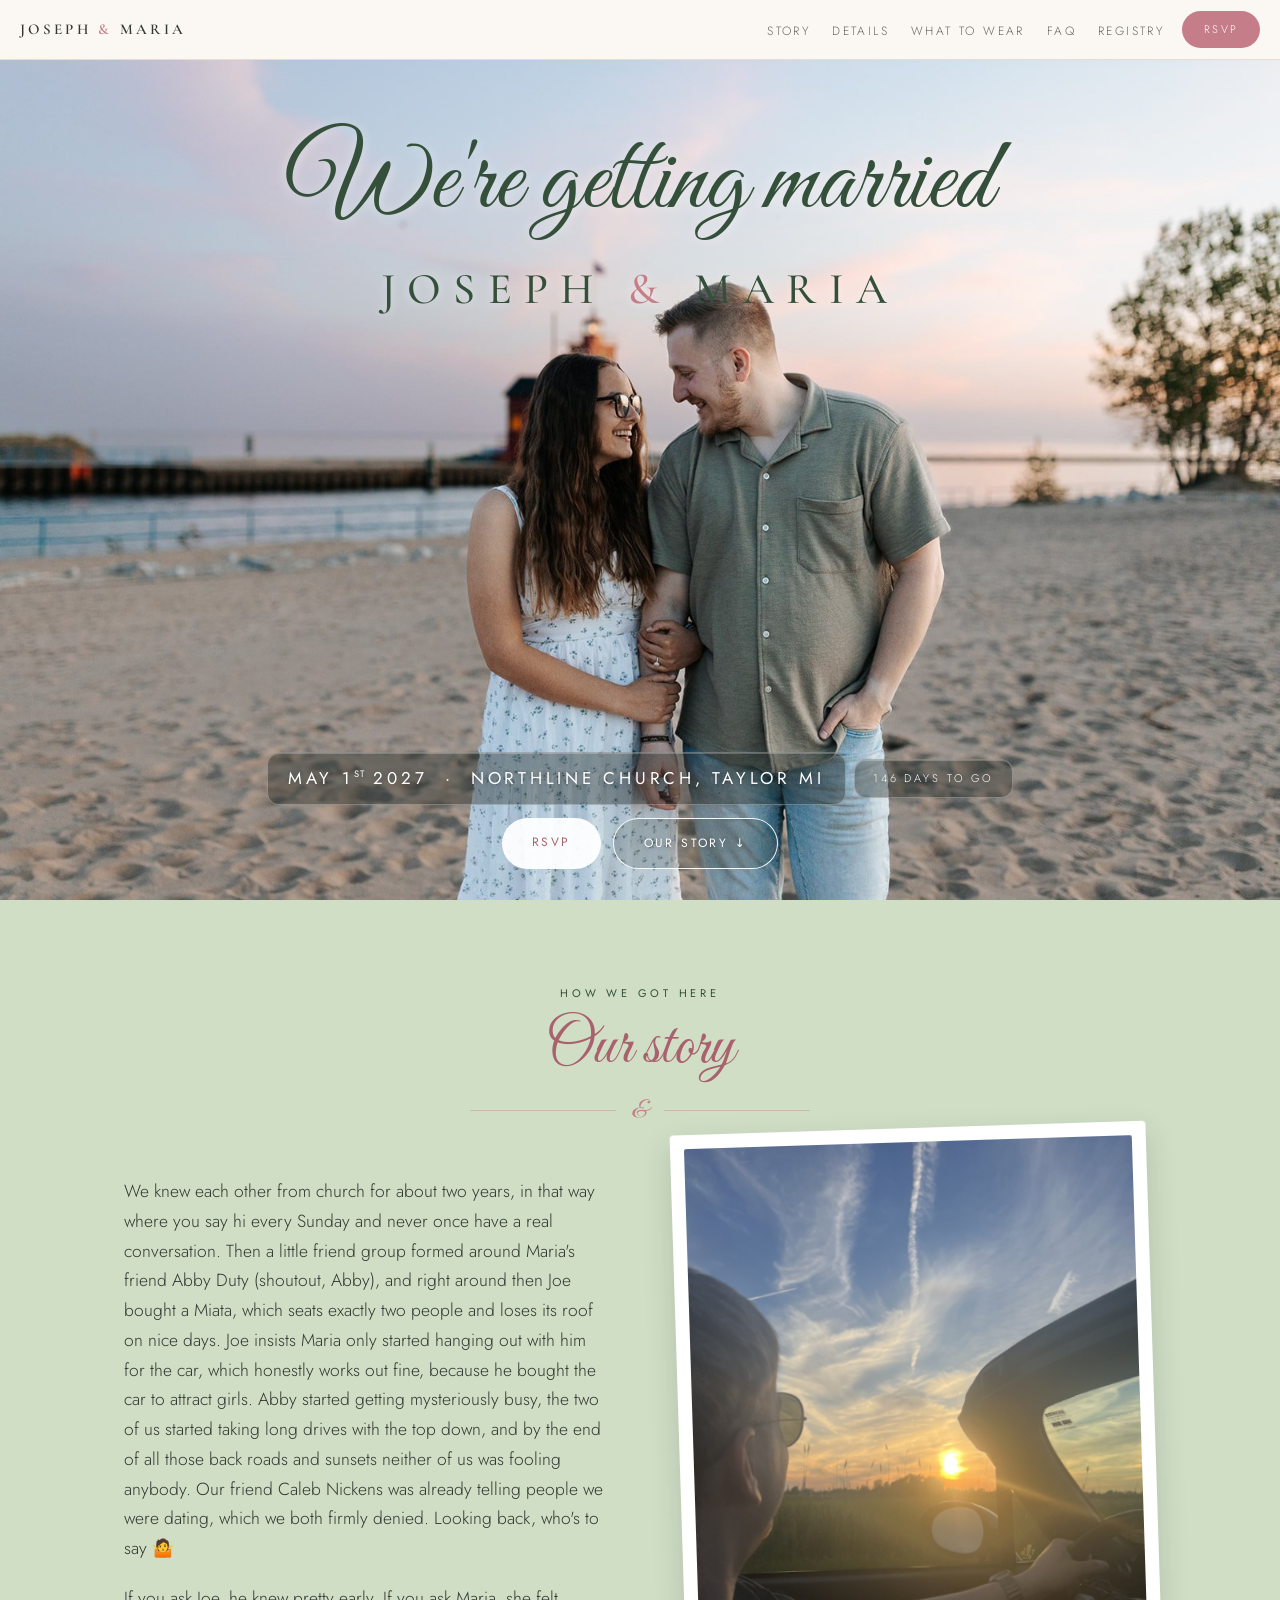
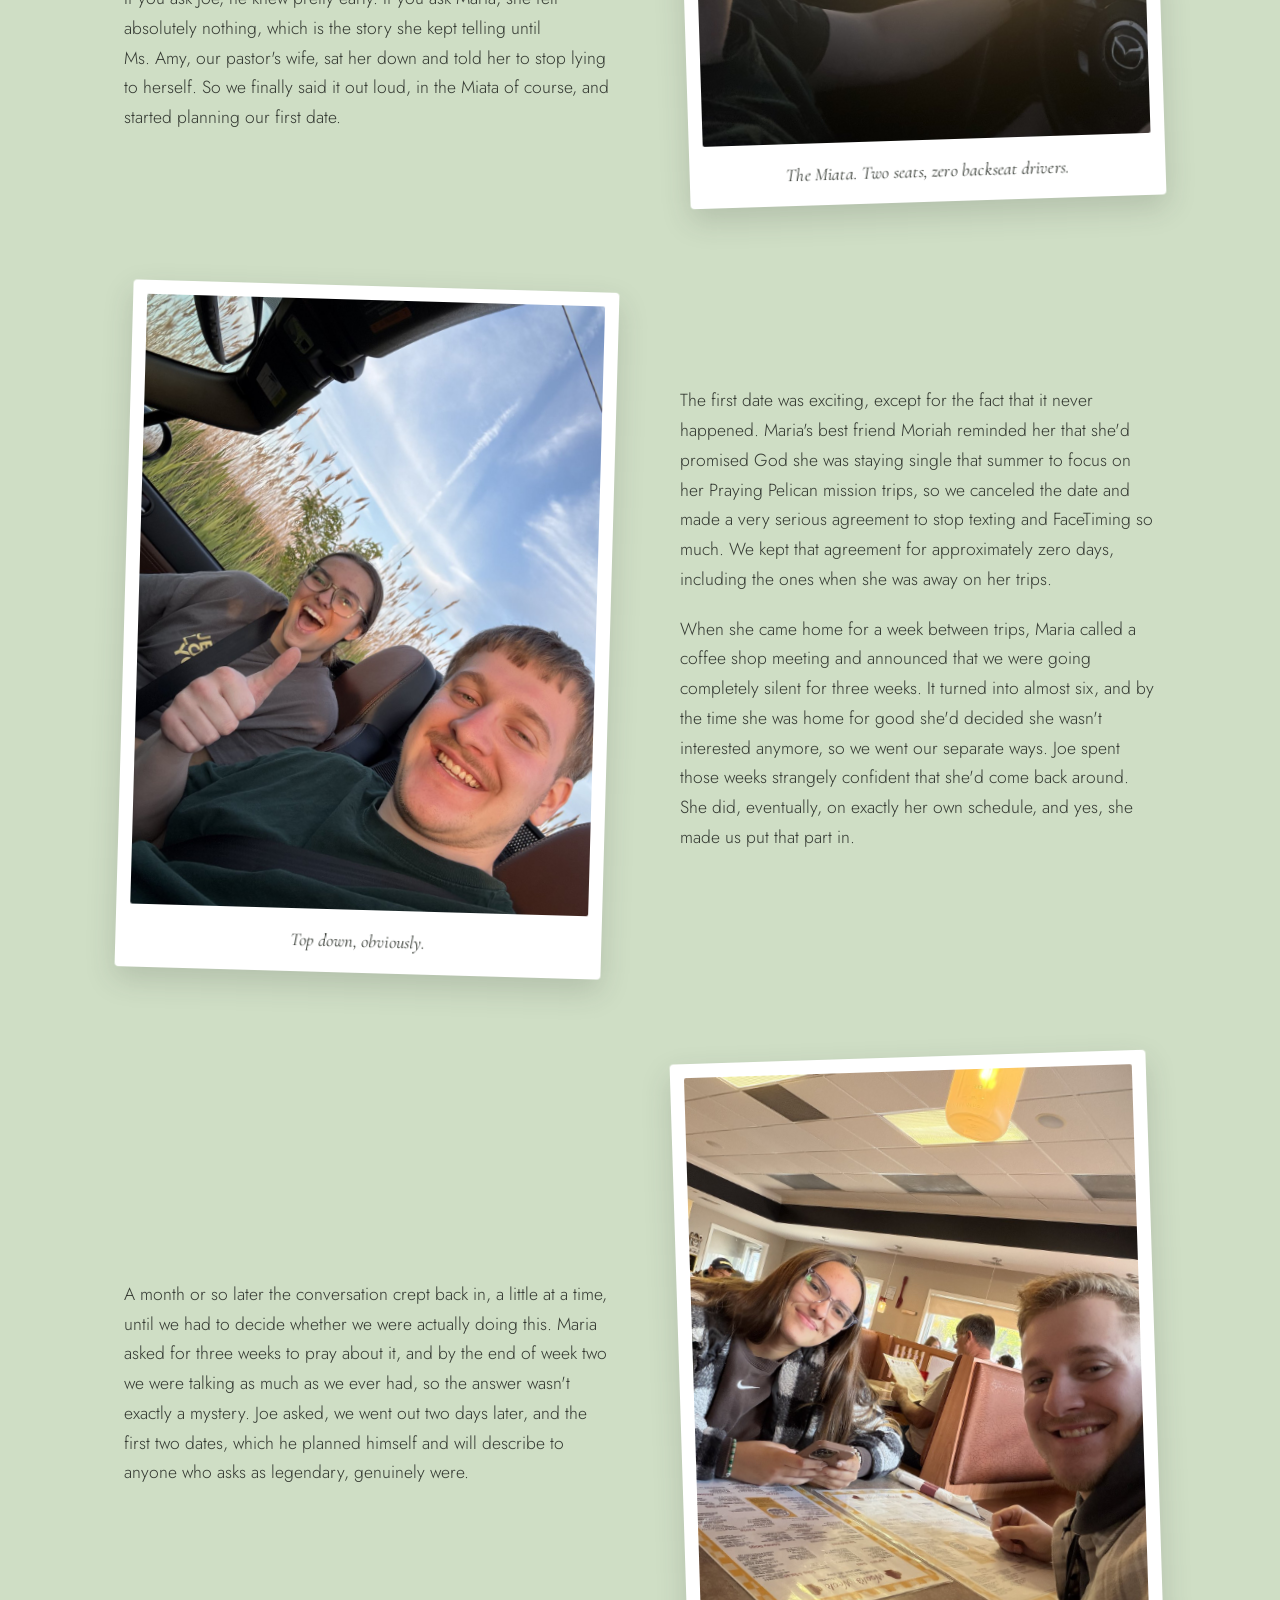
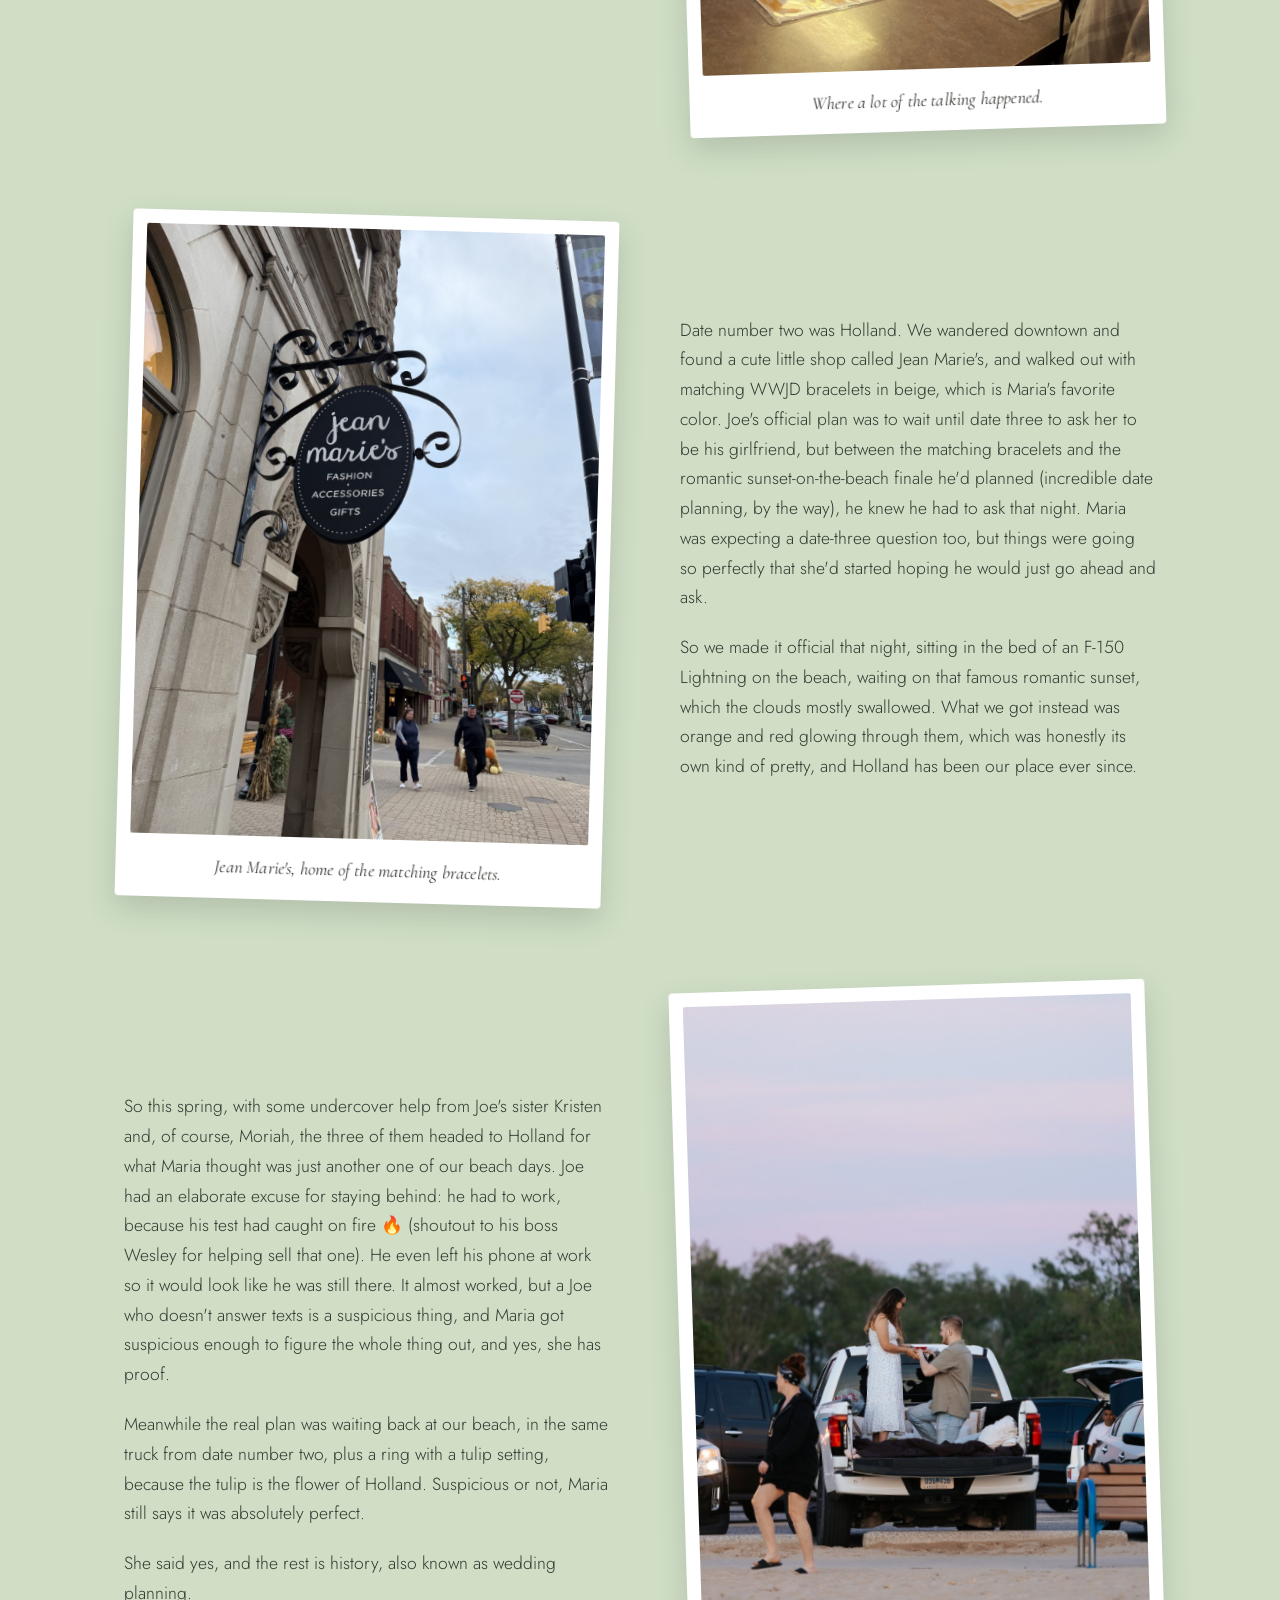
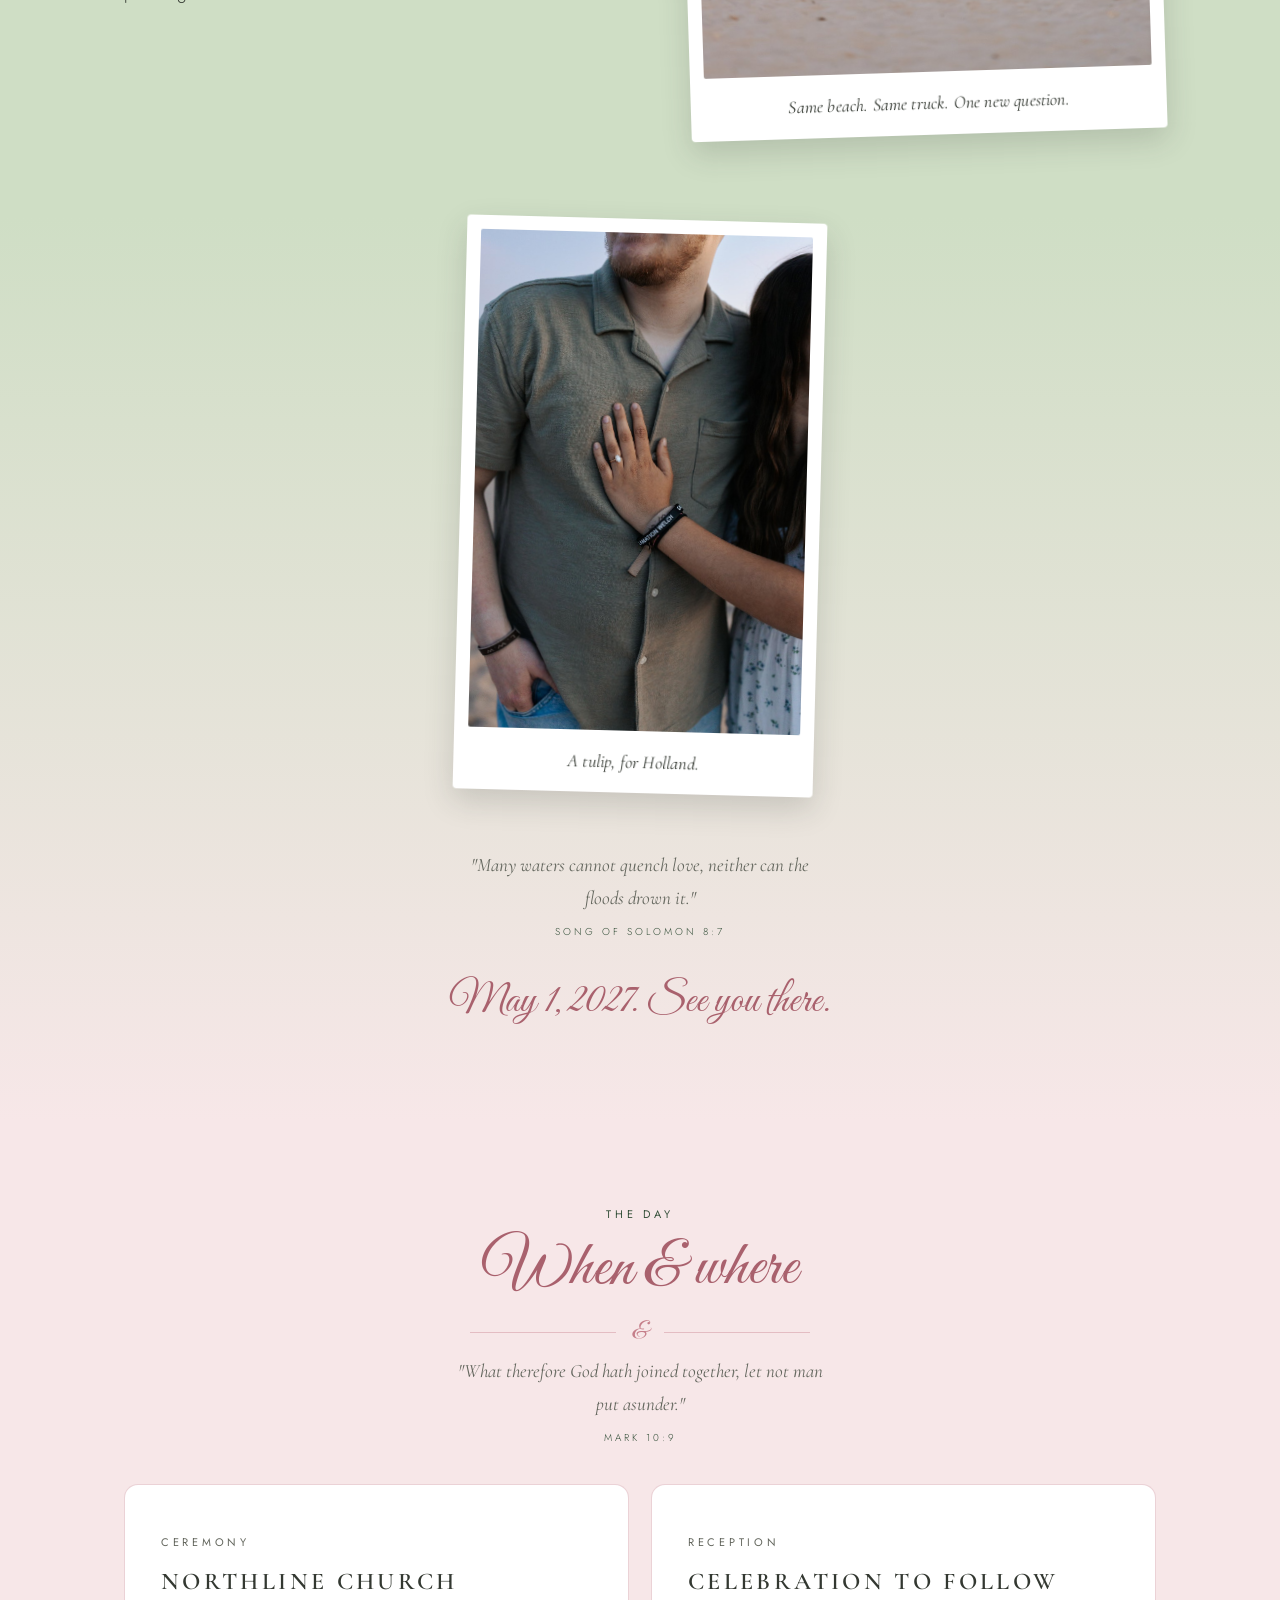
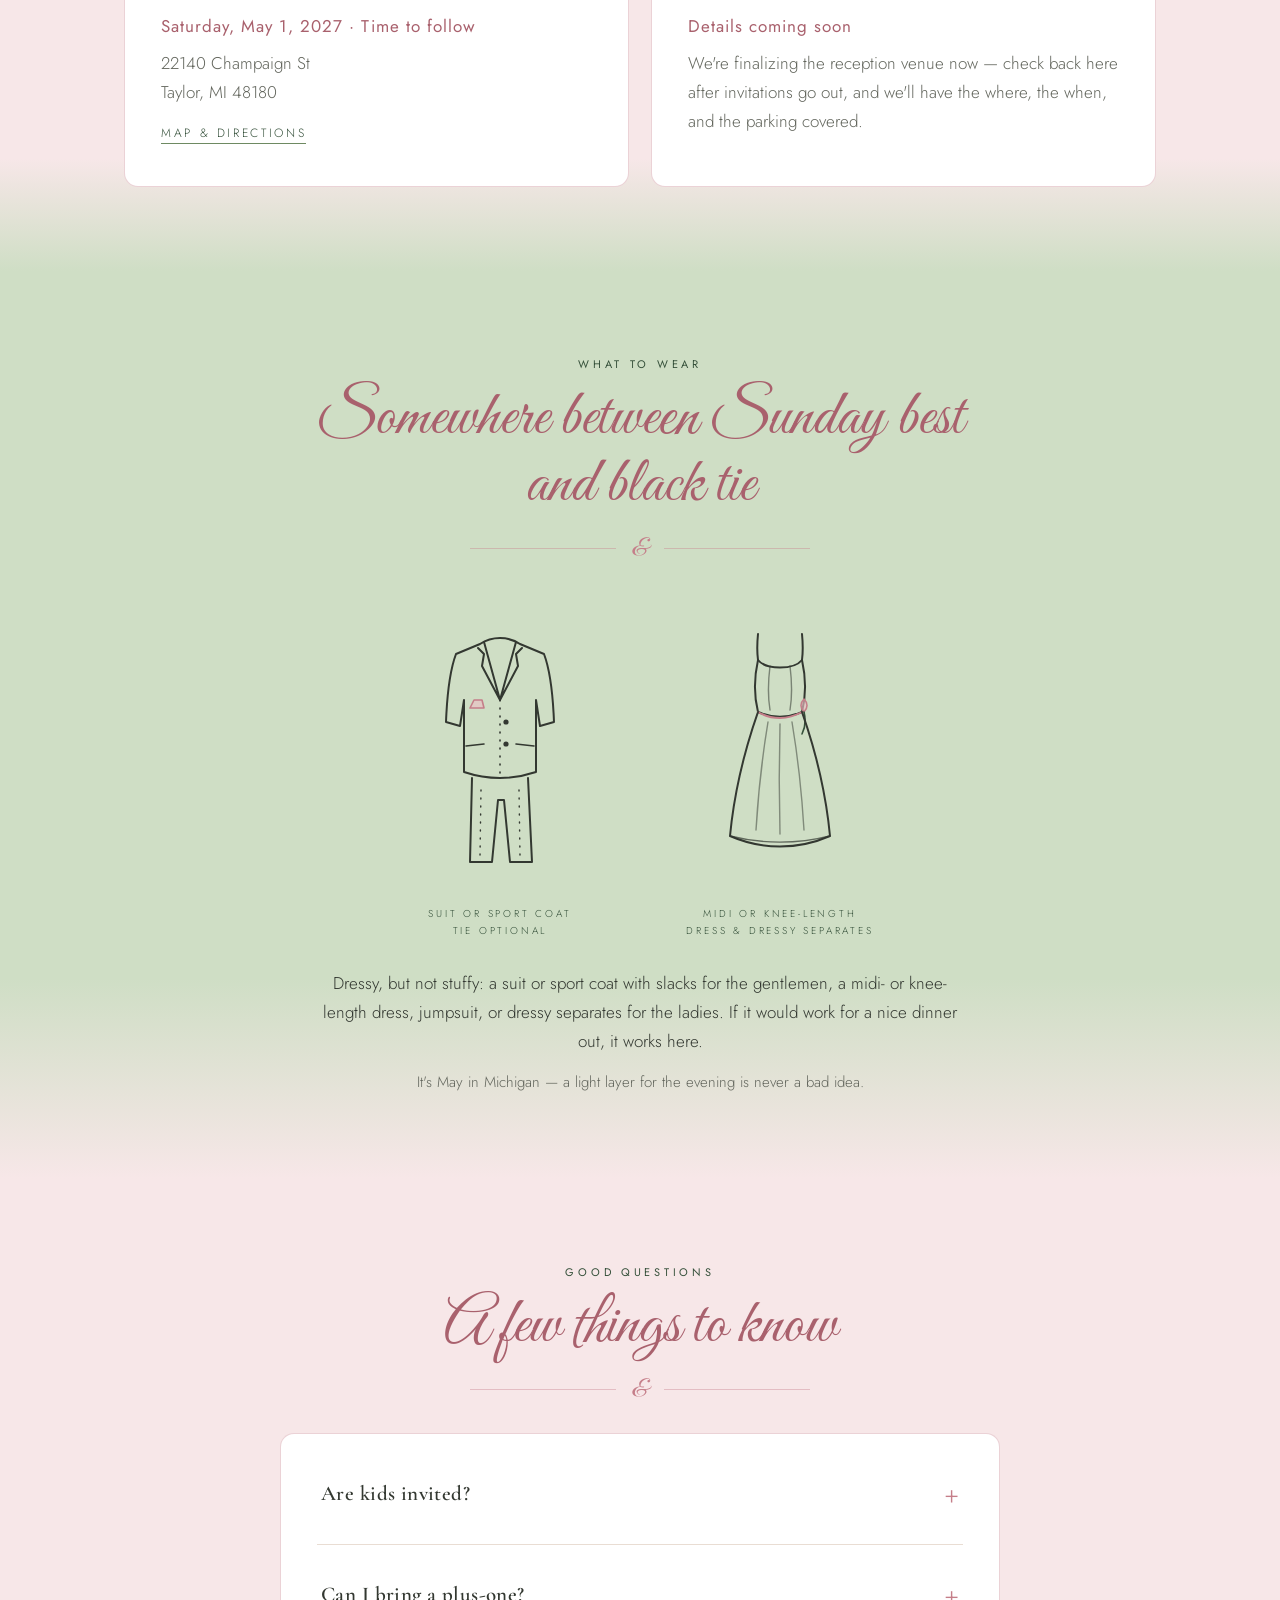
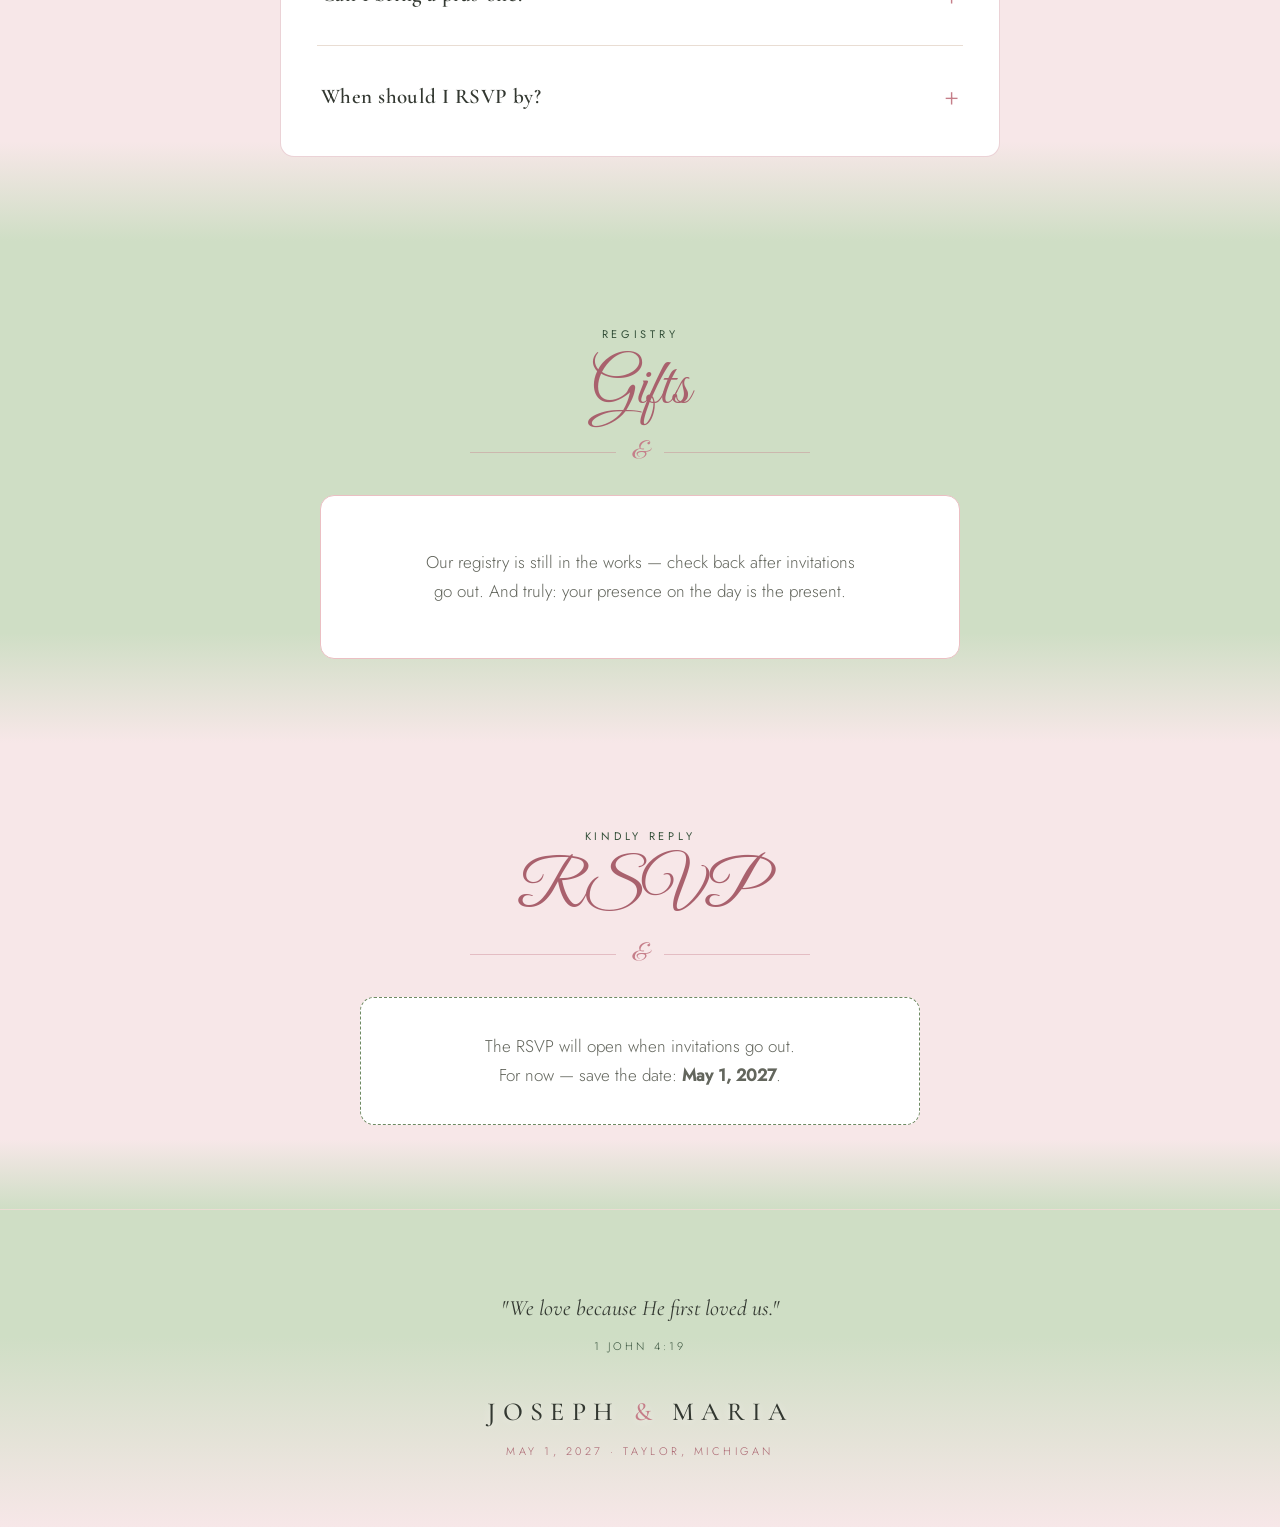
==== index.html @ e6b63eb8 "Add files via upload" ====
<!DOCTYPE html>
<html lang="en">
<head>
<meta charset="UTF-8">
<meta name="viewport" content="width=device-width, initial-scale=1.0">
<meta name="robots" content="noindex, nofollow">
<title>Joseph &amp; Maria — May 1, 2027</title>
<meta property="og:title" content="Joseph &amp; Maria — May 1, 2027">
<meta property="og:description" content="We're getting married! Details, our story, and RSVP.">
<!-- EDIT #0: link-preview image shown when the site is texted/shared. Points at your live domain. -->
<meta property="og:image" content="https://josephandmaria2027.com/images/hero-beach.jpg">

<!-- ============================================================
  EDIT GUIDE — search for "EDIT #" to find every changeable spot:
    EDIT #0  og:image domain   EDIT #1  ceremony time/address
    EDIT #2  reception         EDIT #3  RSVP deadline (FAQ)
    EDIT #4  registry links    EDIT #5  verses (x3)
    EDIT #6  RSVP switches (open form + Apps Script URL)
  ============================================================ -->


<style>
@font-face{font-family:'Great Vibes';font-style:normal;font-weight:400;src:url("fonts/great-vibes-latin-400-normal.woff2") format("woff2");font-display:swap}
@font-face{font-family:'Cormorant Garamond';font-style:normal;font-weight:400;src:url("fonts/cormorant-garamond-latin-400-normal.woff2") format("woff2");font-display:swap}
@font-face{font-family:'Cormorant Garamond';font-style:italic;font-weight:400;src:url("fonts/cormorant-garamond-latin-400-italic.woff2") format("woff2");font-display:swap}
@font-face{font-family:'Cormorant Garamond';font-style:normal;font-weight:500;src:url("fonts/cormorant-garamond-latin-500-normal.woff2") format("woff2");font-display:swap}
@font-face{font-family:'Cormorant Garamond';font-style:normal;font-weight:600;src:url("fonts/cormorant-garamond-latin-600-normal.woff2") format("woff2");font-display:swap}
@font-face{font-family:'Jost';font-style:normal;font-weight:300;src:url("fonts/jost-latin-300-normal.woff2") format("woff2");font-display:swap}
@font-face{font-family:'Jost';font-style:normal;font-weight:400;src:url("fonts/jost-latin-400-normal.woff2") format("woff2");font-display:swap}
@font-face{font-family:'Jost';font-style:normal;font-weight:500;src:url("fonts/jost-latin-500-normal.woff2") format("woff2");font-display:swap}
</style>
<style>
:root{
  --paper:#FBF8F4; --ink:#333831; --soft:#63665D;
  --blush:#EBBFC3; --blush-tint:#F7E7E8; --rose:#C57E89; --rose-deep:#A9616D;
  --sage:#6E8A62; --forest:#35503A; --sage-tint:#CFDEC5; --line:#E9DDD3;
  --script:"Great Vibes",cursive;
  --serif:"Cormorant Garamond",Georgia,serif;
  --sans:"Jost","Avenir Next","Segoe UI",system-ui,sans-serif;
}
*{margin:0;padding:0;box-sizing:border-box}
html{scroll-behavior:smooth;background:var(--blush-tint)}
body{background:var(--paper);color:var(--ink);font-family:var(--sans);font-weight:300;
  font-size:17px;line-height:1.7;-webkit-font-smoothing:antialiased;padding-top:60px}
img{display:block;max-width:100%;height:auto}
a{color:var(--forest)}
:focus-visible{outline:2px solid var(--rose);outline-offset:3px;border-radius:2px}
.wrap{max-width:1080px;margin:0 auto;padding:0 24px}
section{padding:84px 0}
.center{text-align:center}
.eyebrow{font-weight:400;letter-spacing:.34em;text-transform:uppercase;font-size:11px;color:var(--forest)}
h2{font-family:var(--script);font-weight:400;font-size:clamp(44px,6vw,64px);line-height:1.05;color:var(--rose-deep);margin:12px 0 10px}
.amp{color:var(--rose)}
.epigraph{font-family:var(--serif);font-style:italic;font-size:19px;color:var(--soft);max-width:46ch;margin:10px auto 0}
.epigraph .ref{display:block;font-family:var(--sans);font-style:normal;font-size:10px;letter-spacing:.3em;text-transform:uppercase;margin-top:9px;color:var(--forest)}

/* section color rhythm: smooth sage/blush chain, photo hero on top */
#story{background:linear-gradient(180deg,var(--sage-tint) 0%,var(--sage-tint) 82%,var(--blush-tint) 100%)}
#details{background:linear-gradient(180deg,var(--blush-tint) 0%,var(--blush-tint) 85%,var(--sage-tint) 100%)}
.attire{background:linear-gradient(180deg,var(--sage-tint) 0%,var(--sage-tint) 78%,var(--blush-tint) 100%)}
#faq{background:linear-gradient(180deg,var(--blush-tint) 0%,var(--blush-tint) 85%,var(--sage-tint) 100%)}
#registry{background:linear-gradient(180deg,var(--sage-tint) 0%,var(--sage-tint) 78%,var(--blush-tint) 100%)}
.rsvp{background:linear-gradient(180deg,var(--blush-tint) 0%,var(--blush-tint) 85%,var(--sage-tint) 100%)}
footer{background:linear-gradient(180deg,var(--sage-tint) 0%,var(--sage-tint) 40%,var(--blush-tint) 100%)}

/* ---------- nav ---------- */
.topnav{position:fixed;top:0;left:0;right:0;height:60px;z-index:50;background:rgba(251,248,244,.92);
  backdrop-filter:blur(8px);border-bottom:1px solid var(--line);display:flex;align-items:center;gap:18px;padding:0 20px}
.topnav .brand{font-family:var(--serif);font-weight:600;font-size:15px;letter-spacing:.22em;text-transform:uppercase;text-decoration:none;color:var(--ink);white-space:nowrap}
.topnav ul{display:flex;gap:22px;list-style:none;margin-left:auto;overflow-x:auto}
.topnav ul a{font-size:12px;letter-spacing:.2em;text-transform:uppercase;text-decoration:none;color:var(--soft);white-space:nowrap}
.topnav ul a:hover{color:var(--rose-deep)}
.topnav .navbtn{background:var(--rose);color:#fff;border-radius:999px;padding:9px 22px;font-size:11px;
  letter-spacing:.2em;text-transform:uppercase;text-decoration:none;white-space:nowrap}
.topnav .navbtn:hover{background:var(--rose-deep)}
@media(max-width:720px){.topnav ul{display:none}}

/* ---------- hero: full-bleed photo, script + tracked caps ---------- */
.hero{position:relative;min-height:calc(100vh - 60px);padding:0;
  background-image:url("images/hero-beach.jpg");background-size:cover;background-position:52% 38%}
.hero-overlay{position:relative;min-height:calc(100vh - 60px);display:flex;flex-direction:column;
  justify-content:space-between;align-items:center;text-align:center;padding:8vh 24px 3.5vh}
.script{font-family:var(--script);font-size:clamp(56px,9vw,104px);line-height:1;color:var(--forest);
  text-shadow:0 1px 12px rgba(255,255,255,.55)}
.names{margin-top:16px;font-family:var(--serif);font-weight:500;font-size:clamp(28px,4.5vw,44px);
  letter-spacing:.28em;text-transform:uppercase;color:var(--forest);text-shadow:0 1px 10px rgba(255,255,255,.5)}
.hero-bottom{display:flex;flex-direction:column;gap:13px;align-items:center;
  color:#fff;text-shadow:0 1px 5px rgba(0,0,0,.3);max-width:min(96%,920px)}
.hero-info{display:flex;flex-wrap:wrap;gap:8px;justify-content:center;align-items:center}
.hero-date,.countdown{
  background:rgba(38,44,38,.40);
  -webkit-backdrop-filter:blur(14px) saturate(1.5);backdrop-filter:blur(14px) saturate(1.5);
  border:1px solid rgba(255,255,255,.28);border-radius:12px;
  box-shadow:inset 0 1px 0 rgba(255,255,255,.22)}
@supports not ((backdrop-filter:blur(4px)) or (-webkit-backdrop-filter:blur(4px))){
  .hero-date,.countdown{background:rgba(38,44,38,.72)}
}
.hero-date{padding:11px 20px;font-size:clamp(13px,1.7vw,17px);letter-spacing:.22em;text-transform:uppercase;font-weight:400}
.hero-date sup{font-size:.55em;letter-spacing:.1em}
.hero-actions{display:flex;gap:12px;justify-content:center;flex-wrap:wrap}
.hero-actions .btn{transition:transform .15s, background .2s}
.hero-actions .btn:hover{transform:translateY(-1px)}
.btn{display:inline-block;font-weight:400;letter-spacing:.2em;text-transform:uppercase;font-size:12px;
  padding:14px 30px;border-radius:999px;text-decoration:none;transition:.2s}
.btn-solid{background:rgba(255,255,255,.94);color:var(--rose-deep);text-shadow:none}
.btn-solid:hover{background:#fff}
.btn-ghostw{border:1.5px solid rgba(255,255,255,.95);color:#fff;
  background:rgba(38,44,38,.18);-webkit-backdrop-filter:blur(10px);backdrop-filter:blur(10px)}
.btn-ghostw:hover{background:rgba(255,255,255,.25)}
.btn-ghost{border:1px solid var(--line);color:var(--rose-deep);background:#fff}
.btn-ghost:hover{border-color:var(--rose)}
.countdown{margin:0;padding:9px 18px;font-size:11px;letter-spacing:.26em;text-transform:uppercase;color:#fff}
@media(prefers-reduced-motion:no-preference){
  .rise{opacity:0;transform:translateY(12px);animation:rise .9s ease forwards}
  .rise.d1{animation-delay:.12s}.rise.d2{animation-delay:.24s}
  @keyframes rise{to{opacity:1;transform:none}}
}
@media(max-width:720px){.hero,.hero-overlay{min-height:76vh}}

/* ---------- story ---------- */
figure{position:relative}
.u-photo img,.solo img{border-radius:2px;width:100%}
.u-photo,.solo{background:#fff;padding:14px 14px 12px;border-radius:4px;
  box-shadow:0 12px 30px rgba(51,56,49,.18);transition:transform .25s ease}
.unit:nth-of-type(odd) .u-photo{transform:rotate(1.6deg)}
.unit:nth-of-type(even) .u-photo{transform:rotate(-1.8deg)}
.unit .u-photo:hover,.solo:hover{transform:rotate(0deg)}
figcaption{margin:16px 2px 4px;text-align:center;font-family:var(--serif);font-style:italic;font-size:18px;letter-spacing:.01em;text-transform:none;color:var(--ink)}
.unit{margin:0 auto 84px;max-width:560px}
.u-text{max-width:620px;margin:28px auto 0}
.u-text p{margin-bottom:1.15em;font-size:17.5px}
.solo{max-width:360px;margin:70px auto 0;transform:rotate(1.5deg)}
@media(min-width:880px){
  .unit{display:grid;grid-template-columns:1.02fr 1fr;gap:70px;align-items:center;max-width:1060px}
  .unit:nth-of-type(even) .u-photo{order:2}
  .u-text{margin-top:0}
}
.story-close{font-family:var(--script);font-size:clamp(30px,4vw,42px);color:var(--rose-deep);text-align:center;margin-top:26px}

/* ---------- hairline flourish ---------- */
.h-rule{display:flex;align-items:center;gap:16px;justify-content:center;margin:16px auto 4px;max-width:340px;color:var(--rose)}
.h-rule::before,.h-rule::after{content:"";flex:1;height:1px;background:rgba(197,126,137,.4)}
.h-rule span{font-family:var(--script);font-size:26px;line-height:1}

/* ---------- details ---------- */
.cards{display:grid;gap:22px;margin-top:38px}
@media(min-width:880px){.cards{grid-template-columns:1fr 1fr}}
.card{border:1px solid rgba(197,126,137,.35);border-radius:14px;padding:40px 36px;background:#fff}
.card h3{font-family:var(--serif);font-weight:600;font-size:24px;letter-spacing:.14em;text-transform:uppercase;margin:10px 0 10px;color:var(--ink)}
.card .when{color:var(--rose-deep);font-weight:400;letter-spacing:.06em}
.card p{color:var(--soft);margin-top:8px}
.card a.map{display:inline-block;margin-top:16px;font-size:12px;letter-spacing:.22em;text-transform:uppercase;text-decoration:none;border-bottom:1px solid var(--sage)}

/* ---------- attire ---------- */
.outfits{display:flex;justify-content:center;gap:clamp(26px,7vw,80px);margin:42px 0 30px;flex-wrap:wrap}
.outfits svg{width:clamp(150px,22vw,200px);height:auto;color:var(--ink)}
.outfits .label{font-size:10px;letter-spacing:.28em;text-transform:uppercase;color:var(--forest);text-align:center;margin-top:12px}
.attire .prose{max-width:640px;margin:0 auto}
.attire .note{color:var(--soft);font-size:15px;margin-top:14px}

/* ---------- faq ---------- */
.faq{max-width:720px;margin:30px auto 0;background:#fff;border:1px solid rgba(197,126,137,.35);border-radius:14px;padding:10px 36px}
.faq details{border-bottom:1px solid var(--line);padding:6px 0}
.faq details:last-of-type{border-bottom:none}
.faq summary{cursor:pointer;list-style:none;display:flex;justify-content:space-between;align-items:center;gap:20px;
  padding:22px 4px;font-family:var(--serif);font-size:21px;font-weight:600;letter-spacing:.02em}
.faq summary::-webkit-details-marker{display:none}
.faq summary::after{content:"+";font-weight:300;font-size:26px;color:var(--rose);transition:transform .2s;font-family:var(--sans)}
.faq details[open] summary::after{transform:rotate(45deg)}
.faq .a{padding:0 4px 24px;color:var(--soft);max-width:58ch}
@media(max-width:600px){.faq{padding:6px 20px}}

/* ---------- registry ---------- */
.registry-panel{max-width:640px;margin:30px auto 0;text-align:center;border:1px solid var(--blush);
  border-radius:14px;padding:52px 36px;background:#fff}
.registry-panel p{max-width:44ch;margin:0 auto;color:var(--soft)}

/* ---------- rsvp ---------- */
.formcard{max-width:620px;margin:34px auto 0;background:#fff;border:1px solid rgba(197,126,137,.35);border-radius:14px;padding:44px 38px}
.field{margin-bottom:22px}
label{display:block;font-size:11px;letter-spacing:.24em;text-transform:uppercase;color:var(--forest);margin-bottom:8px}
input[type=text],input[type=email],textarea{width:100%;border:1px solid var(--line);border-radius:10px;background:var(--paper);
  padding:14px 16px;font-family:var(--sans);font-size:16px;color:var(--ink)}
input:focus,textarea:focus{outline:2px solid var(--sage);outline-offset:1px}
textarea{min-height:96px;resize:vertical}
.radios{display:flex;gap:12px;flex-wrap:wrap}
.radios label{display:flex;align-items:center;gap:10px;text-transform:none;letter-spacing:0;font-size:16px;color:var(--ink);
  border:1px solid var(--line);border-radius:999px;padding:12px 20px;cursor:pointer;margin:0}
.radios input{accent-color:var(--rose)}
.radios label:has(input:checked){border-color:var(--rose);background:var(--blush-tint)}
button[type=submit]{width:100%;border:none;cursor:pointer;background:var(--rose);color:#fff;letter-spacing:.22em;
  text-transform:uppercase;font-size:13px;font-weight:400;padding:17px;border-radius:999px;font-family:var(--sans);transition:.2s}
button[type=submit]:hover{background:var(--rose-deep)}
button[type=submit]:disabled{background:var(--blush);cursor:wait}
.hp{position:absolute;left:-9999px;top:-9999px}
.rsvp-note,.rsvp-thanks{max-width:560px;margin:30px auto 0;text-align:center;background:#fff;
  border:1px dashed var(--sage);border-radius:14px;padding:34px 26px;color:var(--soft)}
.rsvp-thanks{border-style:solid;border-color:var(--blush);color:var(--ink)}
.hidden{display:none}

/* ---------- footer ---------- */
footer{padding:80px 24px 66px;text-align:center;border-top:1px solid var(--line)}
footer .verse{font-family:var(--serif);font-style:italic;font-size:22px;max-width:40ch;margin:0 auto 10px}
footer .ref{font-size:11px;letter-spacing:.28em;text-transform:uppercase;color:var(--forest)}
footer .names{margin-top:34px;font-family:var(--serif);font-weight:500;font-size:26px;letter-spacing:.28em;text-transform:uppercase;color:var(--ink)}
footer .date{margin-top:8px;font-size:11px;letter-spacing:.32em;text-transform:uppercase;color:var(--rose-deep)}
</style>
</head>
<body>

<!-- ================= NAV ================= -->
<nav class="topnav">
  <a class="brand" href="#top">Joseph <span class="amp">&amp;</span> Maria</a>
  <ul>
    <li><a href="#story">Story</a></li>
    <li><a href="#details">Details</a></li>
    <li><a href="#attire">What to wear</a></li>
    <li><a href="#faq">FAQ</a></li>
    <li><a href="#registry">Registry</a></li>
  </ul>
  <a class="navbtn" href="#rsvp">RSVP</a>
</nav>

<!-- ================= HERO ================= -->
<header class="hero" id="top">
  <div class="hero-overlay">
    <div class="hero-top">
      <p class="script rise">We're getting married</p>
      <p class="names rise d1">Joseph <span class="amp">&amp;</span> Maria</p>
    </div>
    <div class="hero-bottom rise d2">
      <div class="hero-info">
        <p class="hero-date">May 1<sup>st</sup> 2027 &nbsp;·&nbsp; Northline Church, Taylor MI</p>
        <p class="countdown" id="countdown"></p>
      </div>
      <div class="hero-actions">
        <a class="btn btn-solid" href="#rsvp">RSVP</a>
        <a class="btn btn-ghostw" href="#story">Our story&nbsp;&darr;</a>
      </div>
    </div>
  </div>
</header>

<!-- ================= STORY ================= -->
<section id="story">
  <div class="wrap">
    <div class="center">
      <p class="eyebrow">How we got here</p>
      <h2>Our story</h2>
      <div class="h-rule" aria-hidden="true"><span>&amp;</span></div>
    </div>

    <div class="unit">
      <figure class="u-photo">
        <img src="images/miata-sunset.jpg" alt="Joseph driving the Miata at sunset, top down" loading="lazy" width="1200" height="1600">
        <figcaption>The Miata. Two seats, zero backseat drivers.</figcaption>
      </figure>
      <div class="u-text">
        <p>We knew each other from church for about two years, in that way where you say hi every Sunday and never once have a real conversation. Then a little friend group formed around Maria's friend Abby Duty (shoutout, Abby), and right around then Joe bought a Miata, which seats exactly two people and loses its roof on nice days. Joe insists Maria only started hanging out with him for the car, which honestly works out fine, because he bought the car to attract girls. Abby started getting mysteriously busy, the two of us started taking long drives with the top down, and by the end of all those back roads and sunsets neither of us was fooling anybody. Our friend Caleb Nickens was already telling people we were dating, which we both firmly denied. Looking back, who's to say 🤷</p>
        <p>If you ask Joe, he knew pretty early. If you ask Maria, she felt absolutely nothing, which is the story she kept telling until Ms.&nbsp;Amy, our pastor's wife, sat her down and told her to stop lying to herself. So we finally said it out loud, in the Miata of course, and started planning our first date.</p>
      </div>
    </div>

    <div class="unit">
      <figure class="u-photo">
        <img src="images/miata-selfie.jpg" alt="Joseph and Maria in the Miata with the top down" loading="lazy" width="1200" height="1600">
        <figcaption>Top down, obviously.</figcaption>
      </figure>
      <div class="u-text">
        <p>The first date was exciting, except for the fact that it never happened. Maria's best friend Moriah reminded her that she'd promised God she was staying single that summer to focus on her Praying Pelican mission trips, so we canceled the date and made a very serious agreement to stop texting and FaceTiming so much. We kept that agreement for approximately zero days, including the ones when she was away on her trips.</p>
        <p>When she came home for a week between trips, Maria called a coffee shop meeting and announced that we were going completely silent for three weeks. It turned into almost six, and by the time she was home for good she'd decided she wasn't interested anymore, so we went our separate ways. Joe spent those weeks strangely confident that she'd come back around. She did, eventually, on exactly her own schedule, and yes, she made us put that part in.</p>
      </div>
    </div>

    <div class="unit">
      <figure class="u-photo">
        <img src="images/diner.jpg" alt="Joseph and Maria at a diner booth with menus" loading="lazy" width="1200" height="1600">
        <figcaption>Where a lot of the talking happened.</figcaption>
      </figure>
      <div class="u-text">
        <p>A month or so later the conversation crept back in, a little at a time, until we had to decide whether we were actually doing this. Maria asked for three weeks to pray about it, and by the end of week two we were talking as much as we ever had, so the answer wasn't exactly a mystery. Joe asked, we went out two days later, and the first two dates, which he planned himself and will describe to anyone who asks as legendary, genuinely were.</p>
      </div>
    </div>

    <div class="unit">
      <figure class="u-photo">
        <img src="images/holland.jpg" alt="A storefront sign in downtown Holland, Michigan" loading="lazy" width="1200" height="1600">
        <figcaption>Jean Marie's, home of the matching bracelets.</figcaption>
      </figure>
      <div class="u-text">
        <p>Date number two was Holland. We wandered downtown and found a cute little shop called Jean Marie's, and walked out with matching WWJD bracelets in beige, which is Maria's favorite color. Joe's official plan was to wait until date three to ask her to be his girlfriend, but between the matching bracelets and the romantic sunset-on-the-beach finale he'd planned (incredible date planning, by the way), he knew he had to ask that night. Maria was expecting a date-three question too, but things were going so perfectly that she'd started hoping he would just go ahead and ask.</p>
        <p>So we made it official that night, sitting in the bed of an F-150 Lightning on the beach, waiting on that famous romantic sunset, which the clouds mostly swallowed. What we got instead was orange and red glowing through them, which was honestly its own kind of pretty, and Holland has been our place ever since.</p>
      </div>
    </div>

    <div class="unit">
      <figure class="u-photo">
        <img src="images/proposal.jpg" alt="Joseph proposing to Maria in the bed of an F-150 Lightning at the beach" loading="lazy" width="800" height="1200">
        <figcaption>Same beach. Same truck. One new question.</figcaption>
      </figure>
      <div class="u-text">
        <p>So this spring, with some undercover help from Joe's sister Kristen and, of course, Moriah, the three of them headed to Holland for what Maria thought was just another one of our beach days. Joe had an elaborate excuse for staying behind: he had to work, because his test had caught on fire 🔥 (shoutout to his boss Wesley for helping sell that one). He even left his phone at work so it would look like he was still there. It almost worked, but a Joe who doesn't answer texts is a suspicious thing, and Maria got suspicious enough to figure the whole thing out, and yes, she has proof.</p>
        <p>Meanwhile the real plan was waiting back at our beach, in the same truck from date number two, plus a ring with a tulip setting, because the tulip is the flower of Holland. Suspicious or not, Maria still says it was absolutely perfect.</p>
        <p>She said yes, and the rest is history, also known as wedding planning.</p>
      </div>
    </div>

    <figure class="solo">
      <img src="images/ring.jpg" alt="Maria's hand on Joseph's chest, showing the tulip-set engagement ring" loading="lazy" width="800" height="1200">
      <figcaption>A tulip, for Holland.</figcaption>
    </figure>

    <!-- EDIT: swap this verse if you'd like a different one -->
    <div class="center" style="margin-top:56px">
      <p class="epigraph">"Many waters cannot quench love, neither can the floods drown it."<span class="ref">Song of Solomon 8:7</span></p>
      <p class="story-close">May 1, 2027. See you there.</p>
    </div>
  </div>
</section>

<!-- ================= DETAILS ================= -->
<section id="details">
  <div class="wrap">
    <div class="center">
      <p class="eyebrow">The day</p>
      <h2>When &amp; where</h2>
      <div class="h-rule" aria-hidden="true"><span>&amp;</span></div>
      <!-- EDIT: swap this verse if you'd like a different one -->
      <p class="epigraph">"What therefore God hath joined together, let not man put asunder."<span class="ref">Mark 10:9</span></p>
    </div>
    <div class="cards">
      <div class="card">
        <p class="eyebrow">Ceremony</p>
        <h3>Northline Church</h3>
        <!-- EDIT #1: confirm the address below is your campus, and set the time when it's final -->
        <p class="when">Saturday, May 1, 2027 · Time to follow</p>
        <p>22140 Champaign St<br>Taylor, MI 48180</p>
        <a class="map" href="https://www.google.com/maps/search/?api=1&amp;query=Northline+Church+22140+Champaign+St+Taylor+MI" target="_blank" rel="noopener">Map &amp; directions</a>
      </div>
      <div class="card">
        <p class="eyebrow">Reception</p>
        <h3>Celebration to follow</h3>
        <!-- EDIT #2: replace with venue name, address, time, and a map link once booked -->
        <p class="when">Details coming soon</p>
        <p>We're finalizing the reception venue now — check back here after invitations go out, and we'll have the where, the when, and the parking covered.</p>
      </div>
    </div>
  </div>
</section>

<!-- ================= ATTIRE ================= -->
<section class="attire" id="attire">
  <div class="wrap center">
    <p class="eyebrow">What to wear</p>
    <h2>Somewhere between Sunday best<br>and black tie</h2>
      <div class="h-rule" aria-hidden="true"><span>&amp;</span></div>

    <div class="outfits" aria-hidden="true">
      <div>
        <!-- suit, garment-flat style -->
        <svg viewBox="0 0 200 280" fill="none" stroke="currentColor" stroke-width="2" stroke-linecap="round" stroke-linejoin="round">
          <!-- jacket body -->
          <path d="M100 34 C92 34 86 36 80 40 L56 50 C50 66 47 92 46 118 L60 122 L64 96 L64 168 C76 172 88 174 100 174 C112 174 124 172 136 168 L136 96 L140 122 L154 118 C153 92 150 66 144 50 L120 40 C114 36 108 34 100 34 Z"/>
          <!-- collar + lapels with notch -->
          <path d="M84 38 L100 96 L82 62 L84 50 L78 44"/>
          <path d="M116 38 L100 96 L118 62 L116 50 L122 44"/>
          <path d="M100 96 L100 170" stroke-dasharray="1 7" stroke-width="1.6"/>
          <!-- buttons -->
          <circle cx="106" cy="118" r="2.6" fill="currentColor" stroke="none"/>
          <circle cx="106" cy="140" r="2.6" fill="currentColor" stroke="none"/>
          <!-- pocket square -->
          <path d="M70 104 L84 104 L82 96 L74 96 Z" stroke="#C57E89" fill="#EBBFC3" fill-opacity=".65" stroke-width="1.6"/>
          <!-- hip pockets -->
          <path d="M66 142 L84 140" stroke-width="1.6"/><path d="M116 140 L134 142" stroke-width="1.6"/>
          <!-- trousers -->
          <path d="M72 174 L70 258 L92 258 L98 196 L104 196 L110 258 L132 258 L128 174"/>
          <path d="M81 186 L80 252" stroke-dasharray="1 7" stroke-width="1.4"/>
          <path d="M119 186 L120 252" stroke-dasharray="1 7" stroke-width="1.4"/>
        </svg>
        <p class="label">Suit or sport coat<br>tie optional</p>
      </div>
      <div>
        <!-- midi dress, garment-flat style -->
        <svg viewBox="0 0 200 280" fill="none" stroke="currentColor" stroke-width="2" stroke-linecap="round" stroke-linejoin="round">
          <!-- straps -->
          <path d="M78 30 C77 40 77 48 78 56"/>
          <path d="M122 30 C123 40 123 48 122 56"/>
          <!-- neckline + bodice -->
          <path d="M78 56 C86 66 114 66 122 56"/>
          <path d="M78 56 C74 74 74 92 78 108 C92 114 108 114 122 108 C126 92 126 74 122 56"/>
          <path d="M90 62 C88 78 88 94 90 106" stroke-width="1.4" opacity=".55"/>
          <path d="M110 62 C112 78 112 94 110 106" stroke-width="1.4" opacity=".55"/>
          <!-- waist sash + side bud -->
          <path d="M78 108 C92 116 108 116 122 108" stroke="#C57E89"/>
          <path d="M124 108 C120 104 120 99 124 95 C128 99 128 104 124 108 Z" stroke="#C57E89" fill="#EBBFC3" fill-opacity=".65" stroke-width="1.6"/>
          <path d="M124 108 C126 116 125 124 122 130" stroke="#35503A" stroke-width="1.6"/>
          <!-- midi skirt with drape -->
          <path d="M78 108 C64 148 54 190 50 232 C82 246 118 246 150 232 C146 190 136 148 122 108"/>
          <path d="M88 118 C82 154 78 192 76 226" stroke-width="1.4" opacity=".5"/>
          <path d="M100 120 C99 156 99 194 100 230" stroke-width="1.4" opacity=".5"/>
          <path d="M112 118 C118 154 122 192 124 226" stroke-width="1.4" opacity=".5"/>
          <!-- hem sweep -->
          <path d="M50 232 C82 240 118 240 150 232" stroke-width="1.6" opacity=".7"/>
        </svg>
        <p class="label">Midi or knee-length<br>dress &amp; dressy separates</p>
      </div>
    </div>

    <div class="prose">
      <p>Dressy, but not stuffy: a suit or sport coat with slacks for the gentlemen, a midi- or knee-length dress, jumpsuit, or dressy separates for the ladies. If it would work for a nice dinner out, it works here.</p>
      <p class="note">It's May in Michigan — a light layer for the evening is never a bad idea.</p>
    </div>
  </div>
</section>

<!-- ================= FAQ ================= -->
<section id="faq">
  <div class="wrap">
    <div class="center">
      <p class="eyebrow">Good questions</p>
      <h2>A few things to know</h2>
      <div class="h-rule" aria-hidden="true"><span>&amp;</span></div>
    </div>
    <div class="faq">
      <details>
        <summary>Are kids invited?</summary>
        <p class="a">We love your little ones — truly. But to keep our day intimate (and the guest list from tripling — big families, you understand), we're only able to include the children whose names appear on your invitation. If your invitation doesn't list them, please take the evening as a well-earned night off. We're sorry we couldn't include every kiddo we love, and we're so grateful for your understanding.</p>
      </details>
      <details>
        <summary>Can I bring a plus-one?</summary>
        <p class="a">We'd love to meet everyone's favorite people, but seats are limited, so plus-ones are by invitation. If your invitation includes one, it will say so — and there will be a spot for their name when you RSVP.</p>
      </details>
      <details>
        <summary>When should I RSVP by?</summary>
        <!-- EDIT #3: set the real deadline once invitations are scheduled -->
        <p class="a">The RSVP form below will open when invitations go out, and the deadline will be printed on your invitation and posted here. Early is always appreciated — it makes the caterer very happy.</p>
      </details>
    </div>
  </div>
</section>

<!-- ================= REGISTRY ================= -->
<section id="registry">
  <div class="wrap center">
    <p class="eyebrow">Registry</p>
    <h2>Gifts</h2>
      <div class="h-rule" aria-hidden="true"><span>&amp;</span></div>
    <div class="registry-panel">
      <p>Our registry is still in the works — check back after invitations go out. And truly: your presence on the day is the present.</p>
      <!-- EDIT #4: when registries exist, replace the paragraph above with links (see v1 template) -->
    </div>
  </div>
</section>

<!-- ================= RSVP ================= -->
<section class="rsvp" id="rsvp">
  <div class="wrap">
    <div class="center">
      <p class="eyebrow">Kindly reply</p>
      <h2>RSVP</h2>
      <div class="h-rule" aria-hidden="true"><span>&amp;</span></div>
    </div>
    <div class="rsvp-note" id="rsvpClosed">
      <p>The RSVP will open when invitations go out.<br>For now — save the date: <strong>May&nbsp;1,&nbsp;2027</strong>.</p>
    </div>
    <form id="rsvpForm" class="hidden" novalidate>
      <div class="field"><label for="name">Your full name</label><input type="text" id="name" name="name" autocomplete="name" required></div>
      <div class="field"><label>Will you be joining us?</label>
        <div class="radios">
          <label><input type="radio" name="attending" value="Joyfully accepts" required> Joyfully accepts</label>
          <label><input type="radio" name="attending" value="Regretfully declines"> Regretfully declines</label>
        </div>
      </div>
      <div class="field"><label for="guests">Everyone attending from your invitation</label><textarea id="guests" name="guests" placeholder="Including yourself — one name per line"></textarea></div>
      <div class="field"><label for="dietary">Dietary restrictions or allergies</label><textarea id="dietary" name="dietary" placeholder="Anything the kitchen should know (optional)"></textarea></div>
      <div class="field"><label for="email">Email</label><input type="email" id="email" name="email" autocomplete="email" placeholder="In case we need to reach you (optional)"></div>
      <div class="hp" aria-hidden="true"><label for="company">Leave this field empty</label><input type="text" id="company" name="company" tabindex="-1" autocomplete="off"></div>
      <button type="submit" id="sendBtn">Send our RSVP</button>
    </form>
    <div class="rsvp-thanks hidden" id="rsvpThanks">
      <p><strong>Got it — thank you!</strong><br>Your RSVP is in. We can't wait to celebrate with you.</p>
    </div>
  </div>
</section>

<!-- ================= FOOTER ================= -->
<footer>
  <!-- EDIT #5: swap the verse if you'd like a different one -->
  <p class="verse">"We love because He first loved us."</p>
  <p class="ref">1 John 4:19</p>
  <p class="names">Joseph <span class="amp">&amp;</span> Maria</p>
  <p class="date">May 1, 2027 · Taylor, Michigan</p>
</footer>

<script>
/* EDIT #6 — RSVP switches (unchanged from v1) */
const SCRIPT_URL = "https://script.google.com/macros/s/AKfycbwaBwloJ7WF471s-_qajvdwzv6gK5ory5RC88FMD9TLdwP0_VbCyvVJht4Q1AEFemAnhw/exec";
const RSVP_OPEN  = false;

(function(){ const d = Math.ceil((new Date(2027,4,1)-new Date())/86400000);
  if(d>0) document.getElementById('countdown').textContent = d+" days to go"; })();

const form = document.getElementById('rsvpForm');
if (RSVP_OPEN && SCRIPT_URL.startsWith('https://')) {
  document.getElementById('rsvpClosed').classList.add('hidden');
  form.classList.remove('hidden');
}
form.addEventListener('submit', async function(e){
  e.preventDefault();
  if(!form.reportValidity()) return;
  if(form.company.value) return;
  const btn=document.getElementById('sendBtn'); btn.disabled=true; btn.textContent="Sending…";
  try{ await fetch(SCRIPT_URL,{method:'POST',mode:'no-cors',body:new FormData(form)}); }catch(err){}
  form.classList.add('hidden');
  document.getElementById('rsvpThanks').classList.remove('hidden');
});

</script>
</body>
</html>
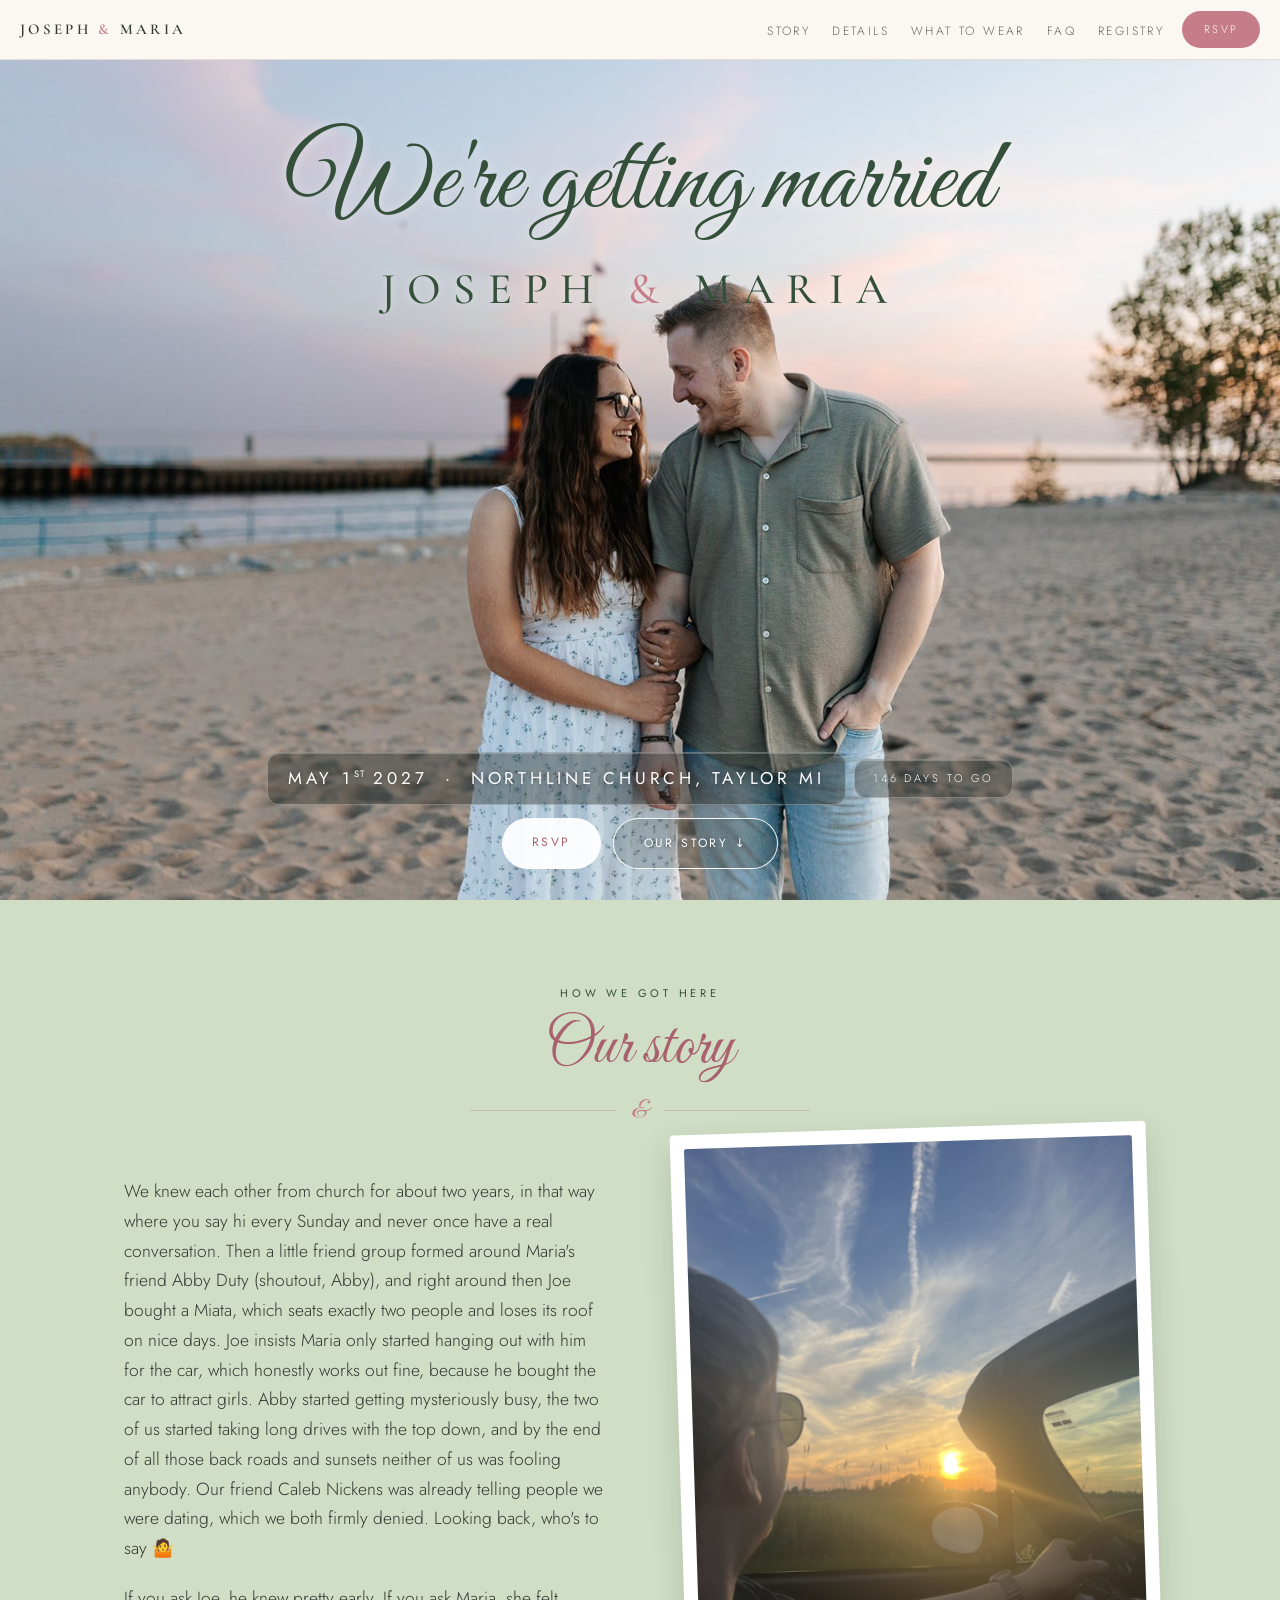
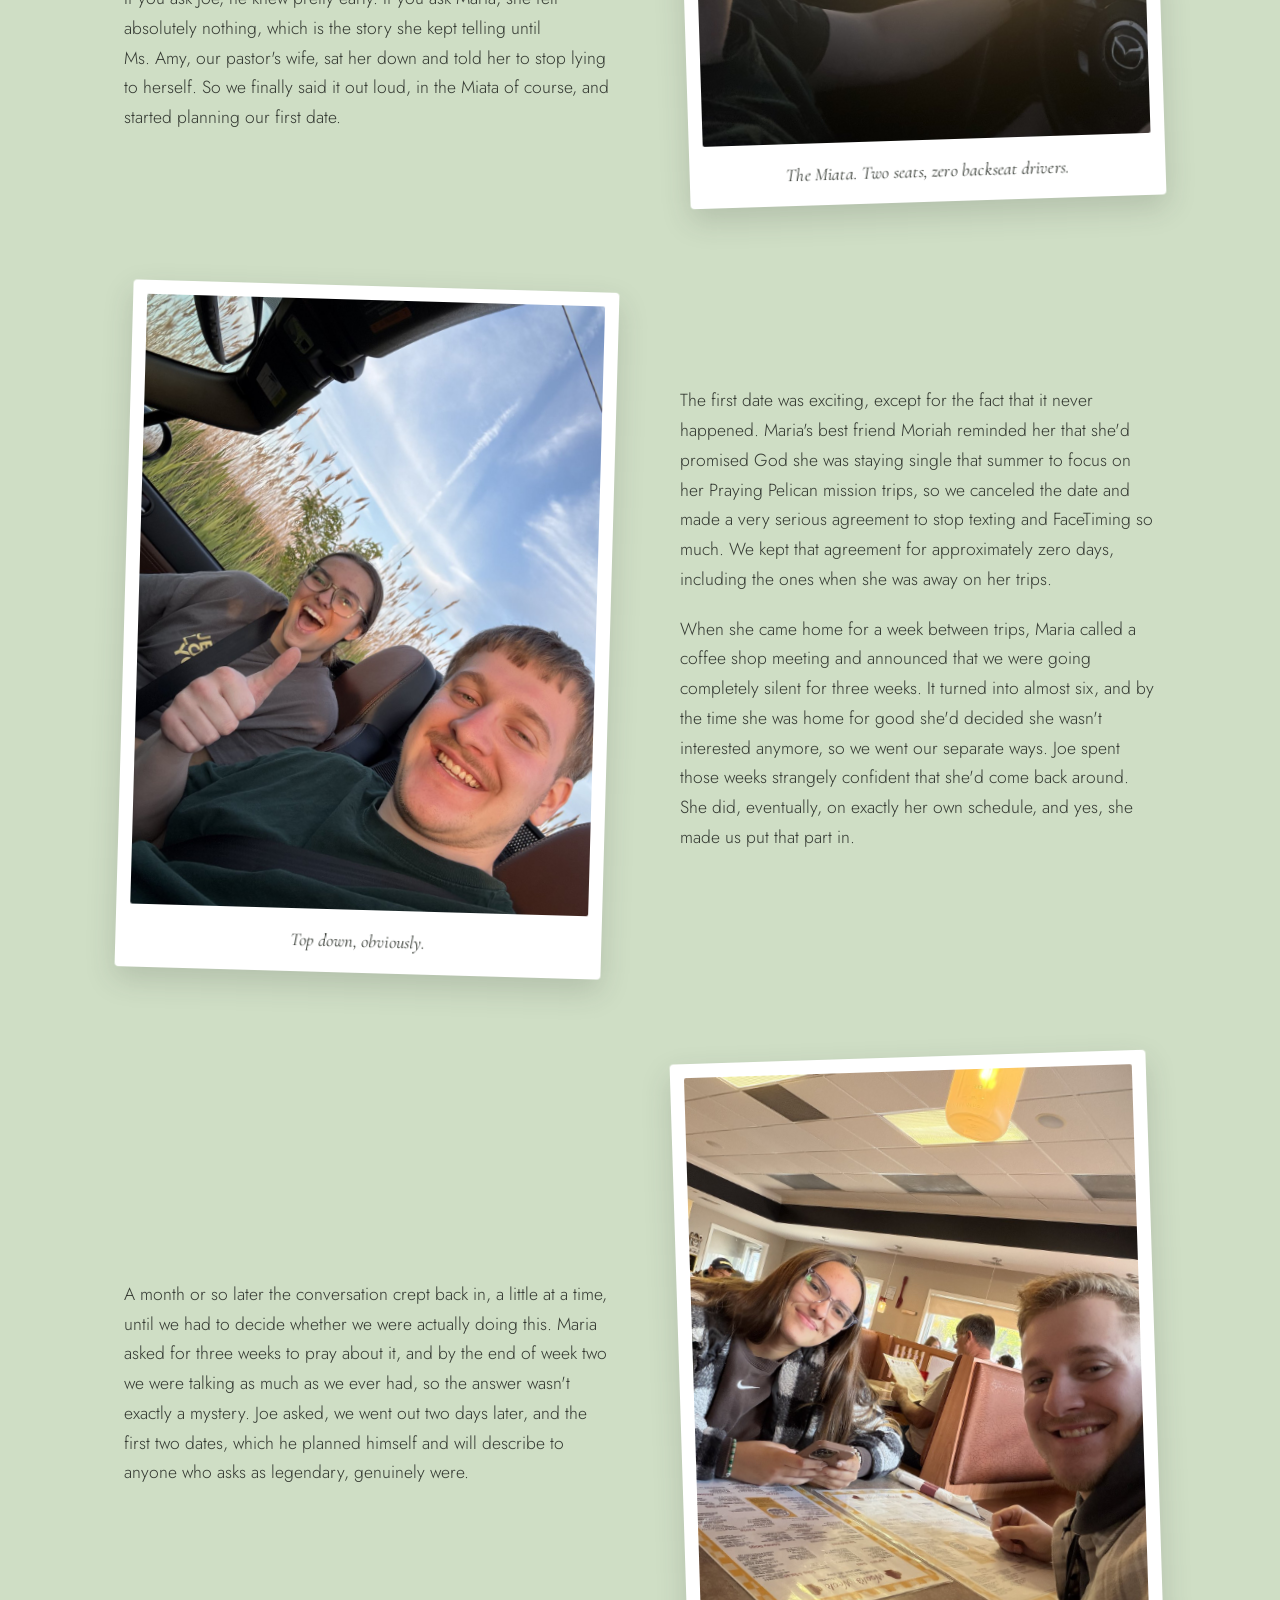
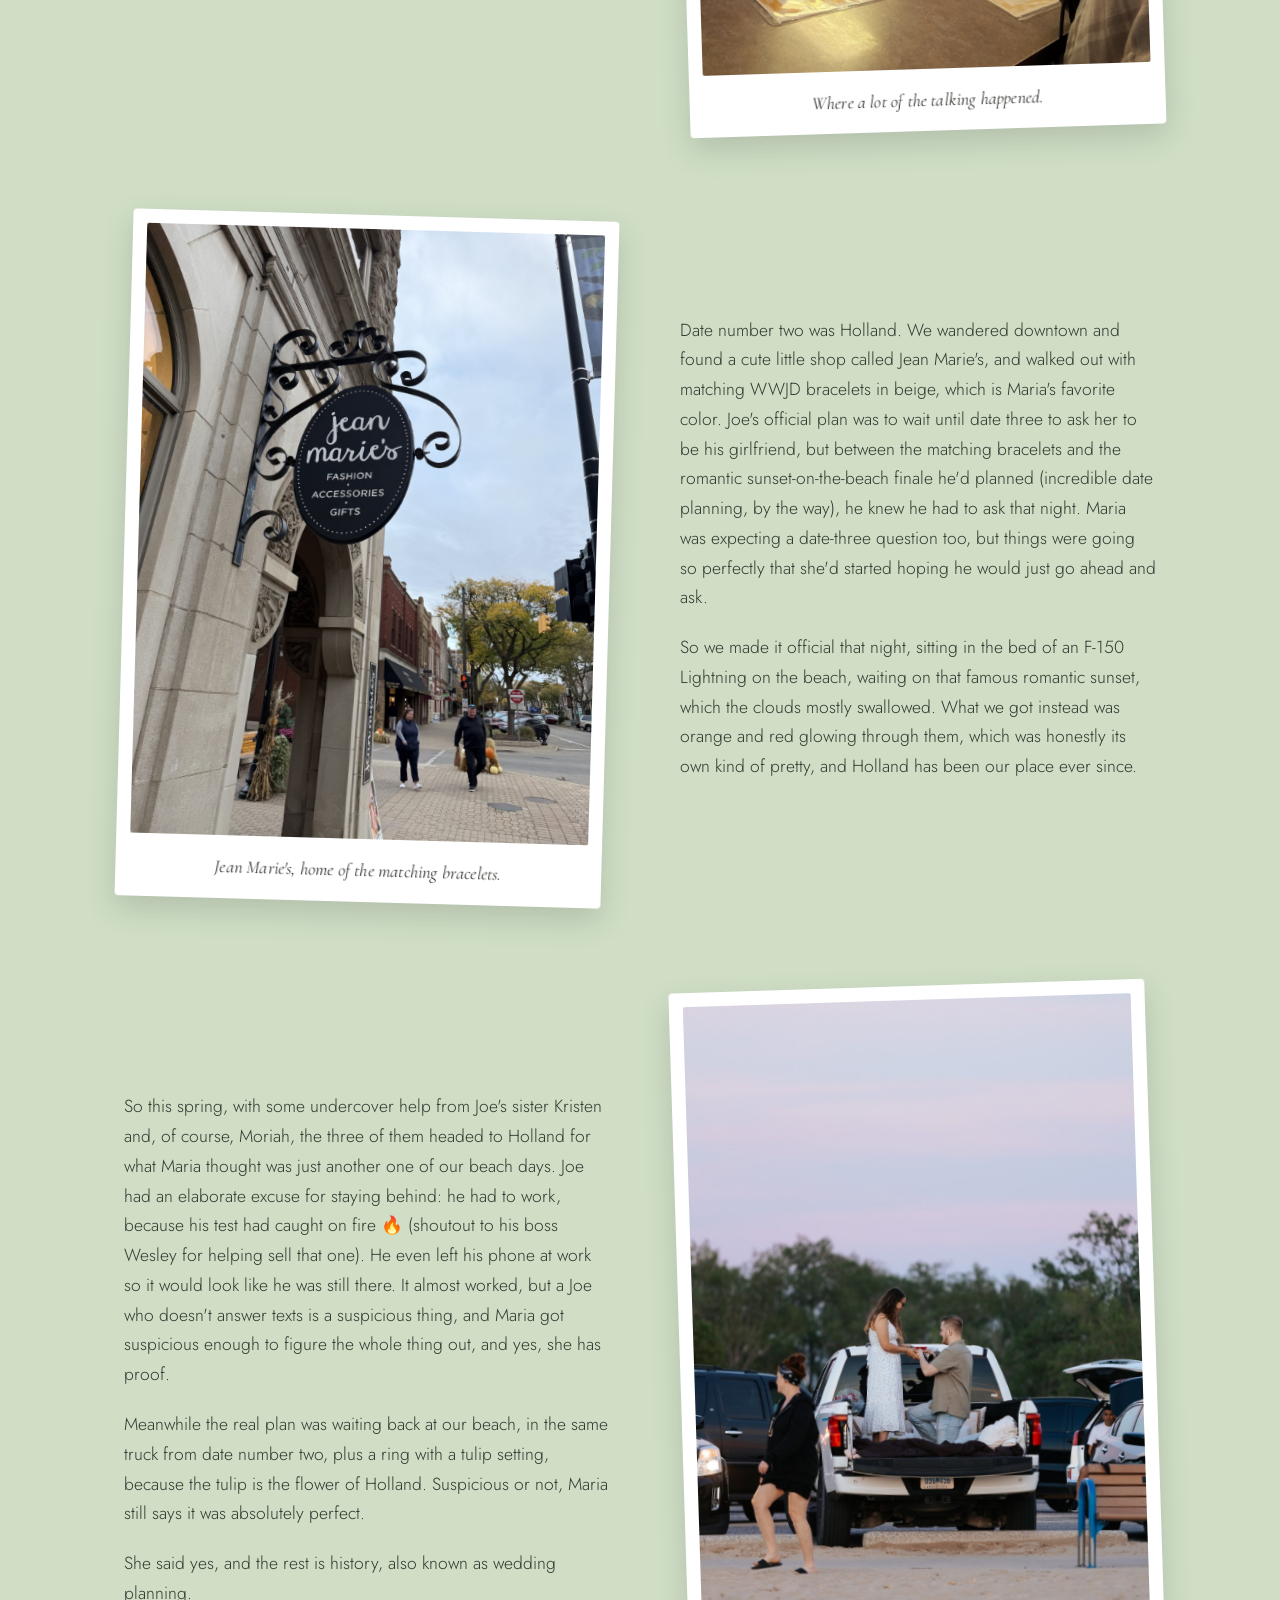
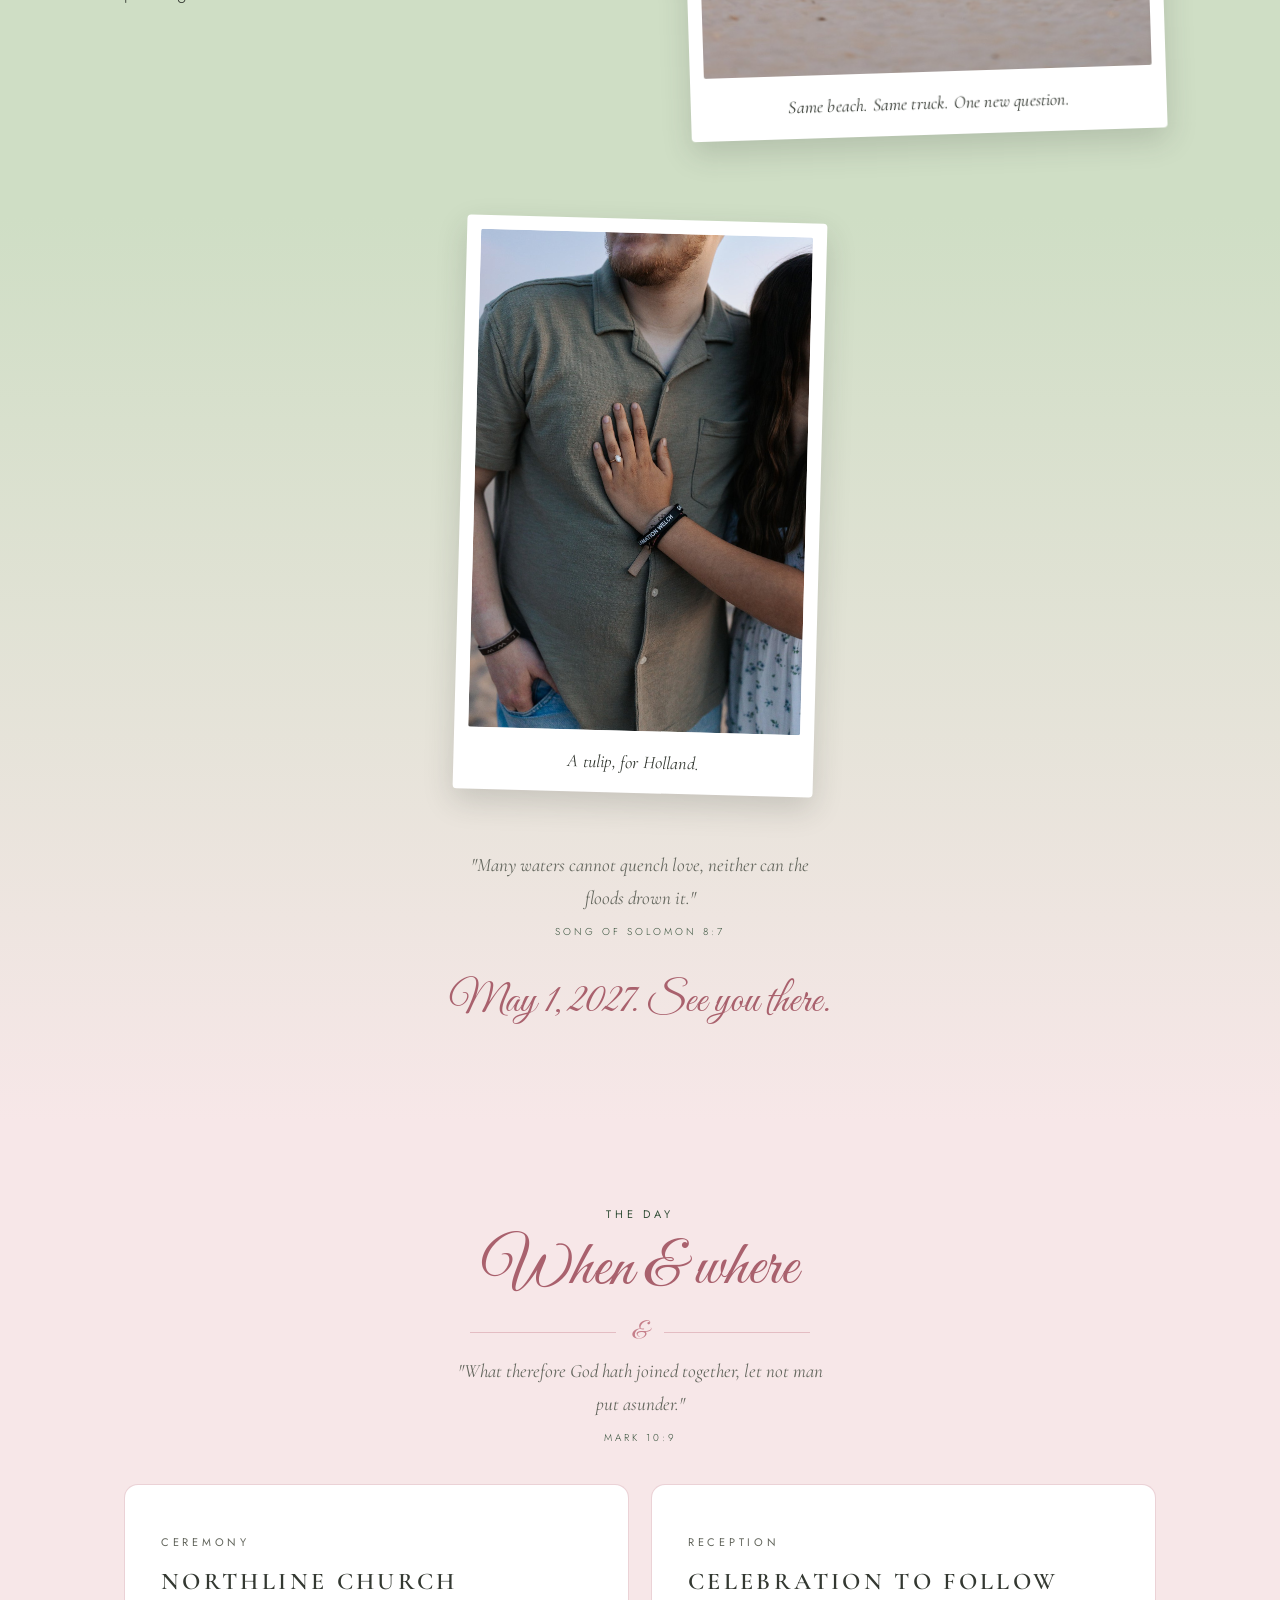
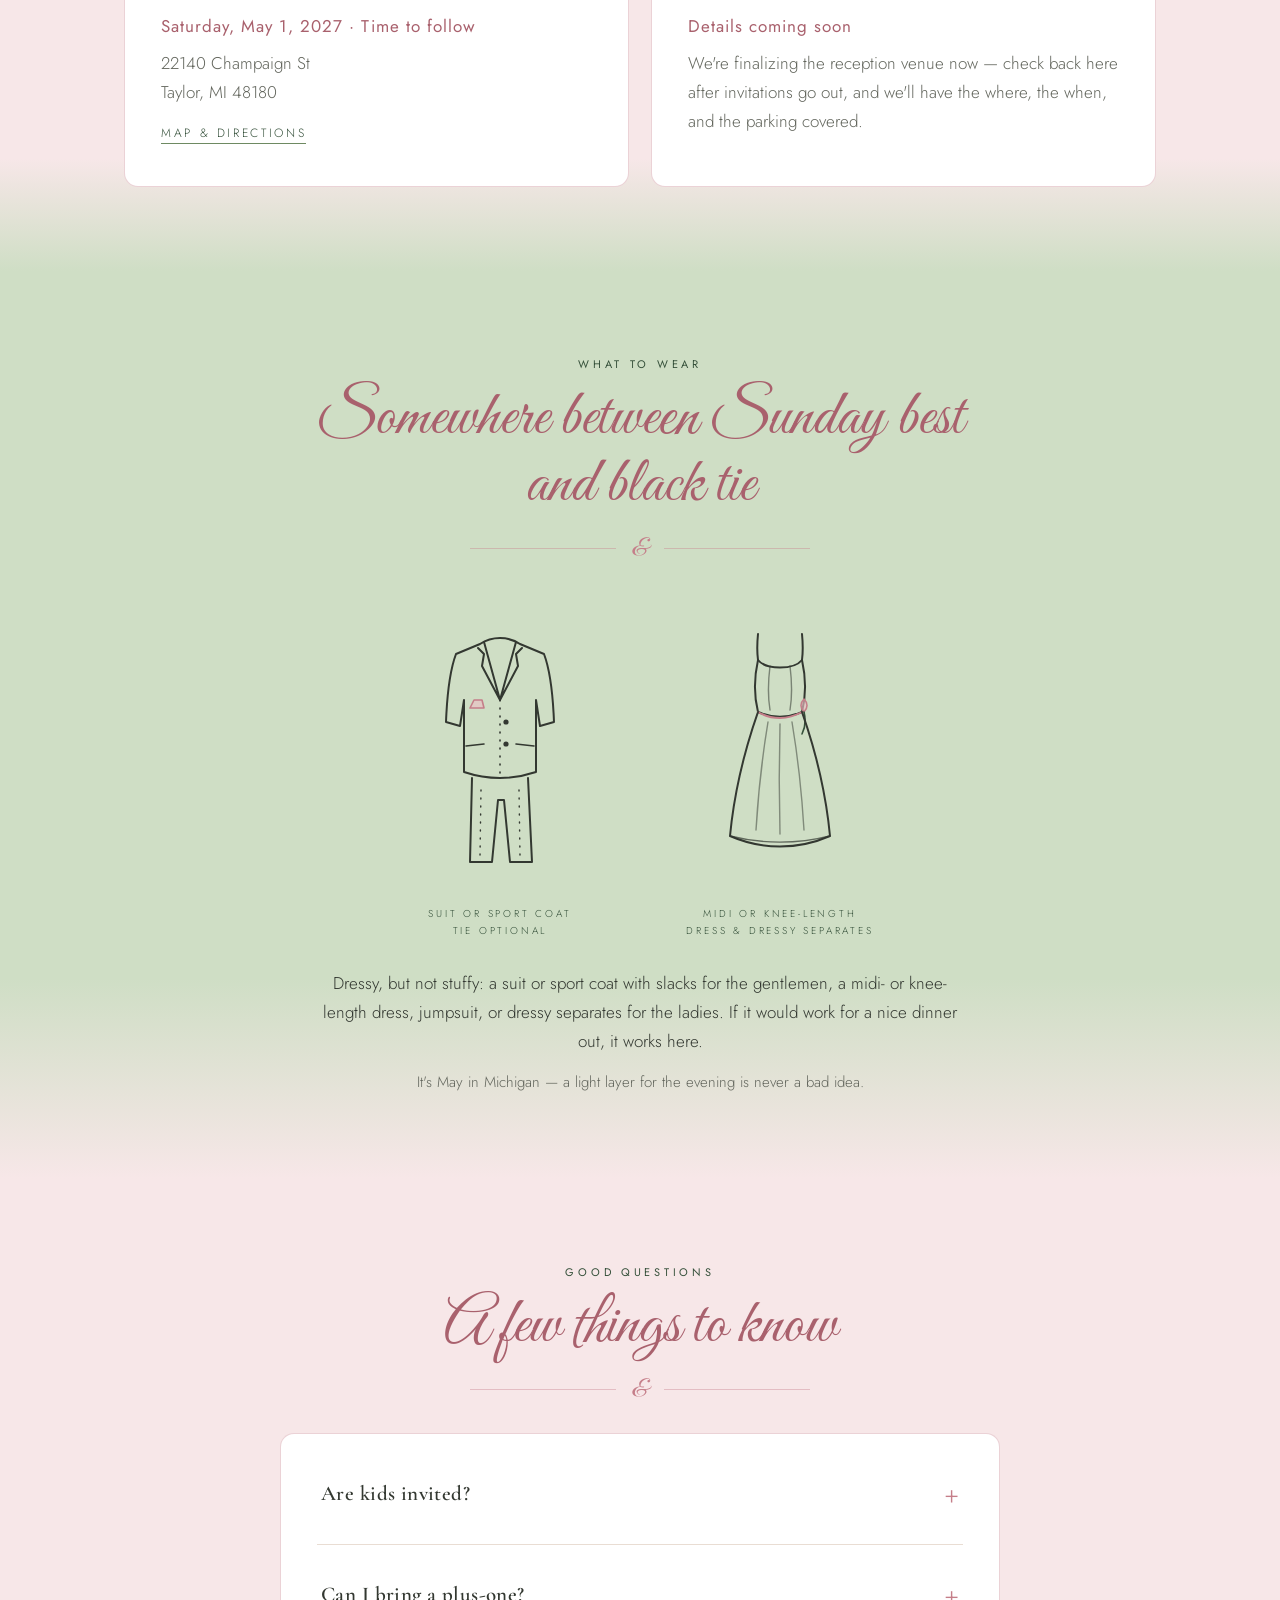
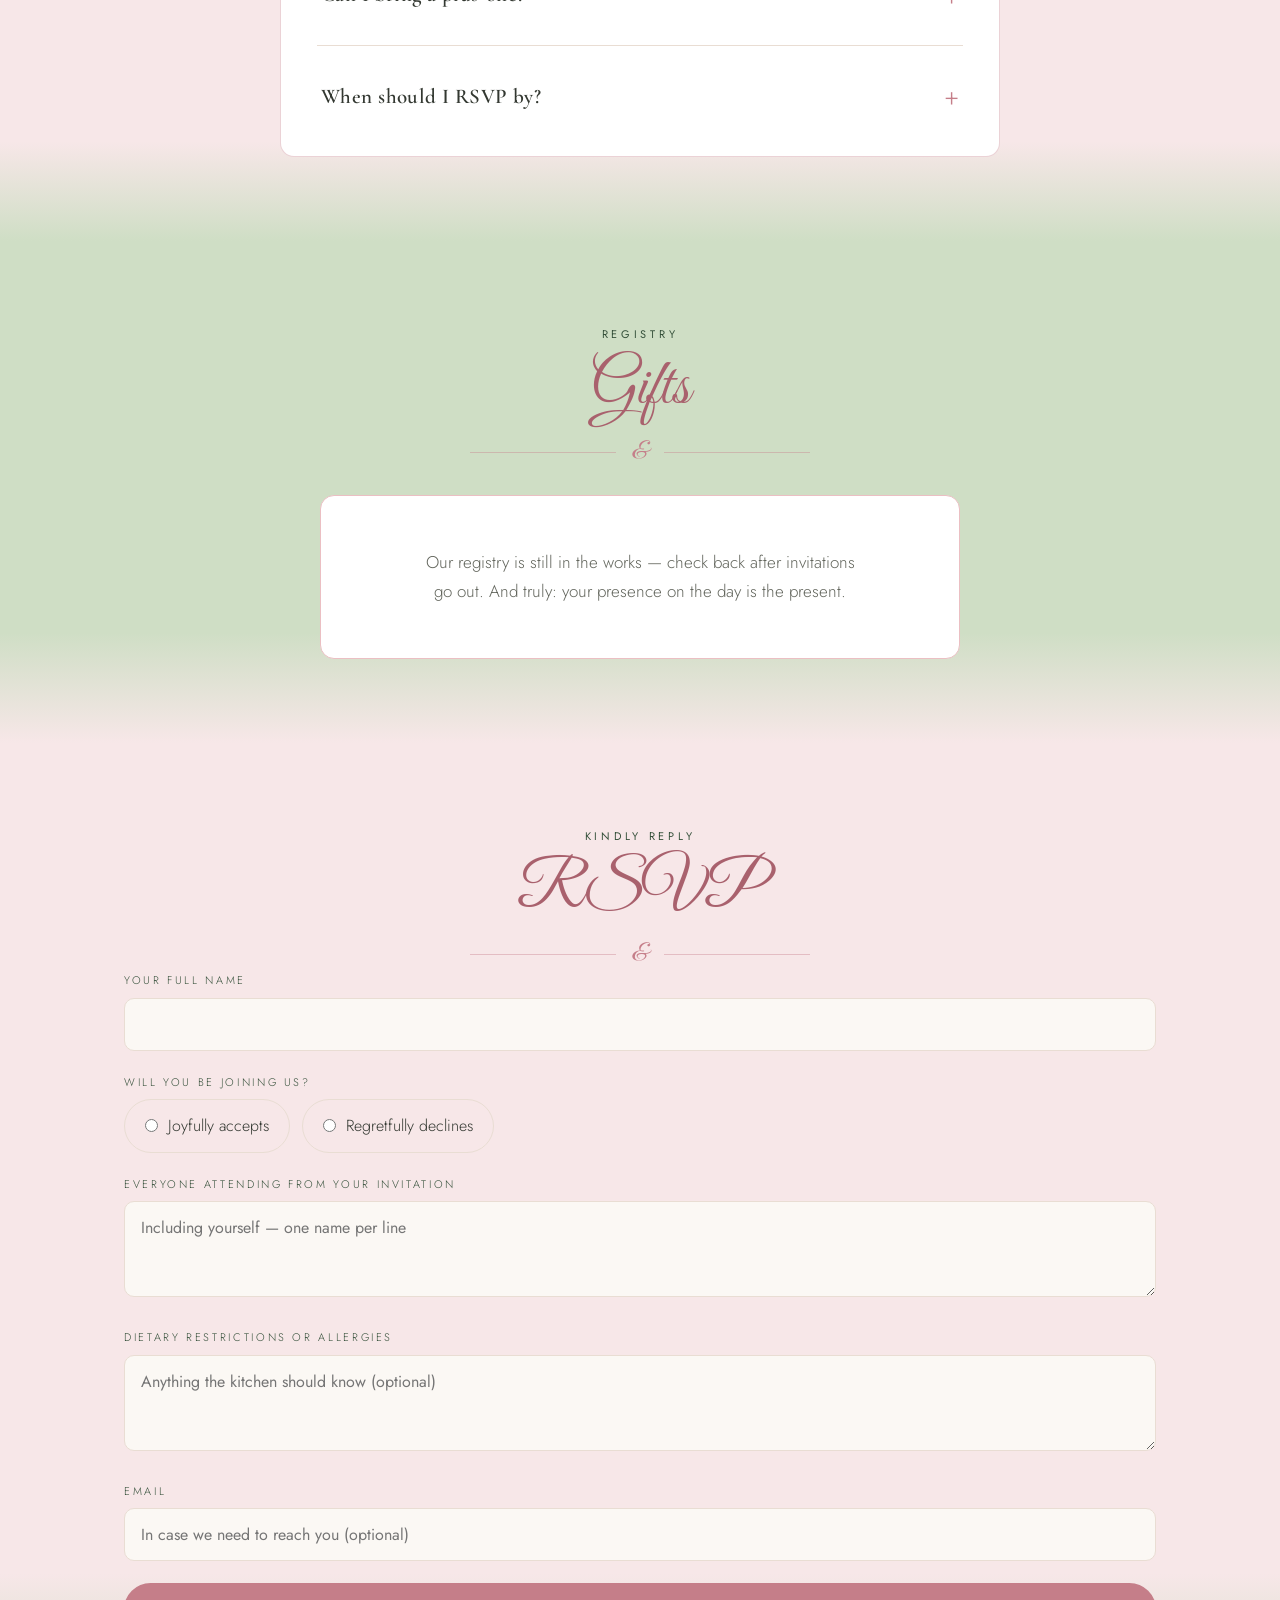
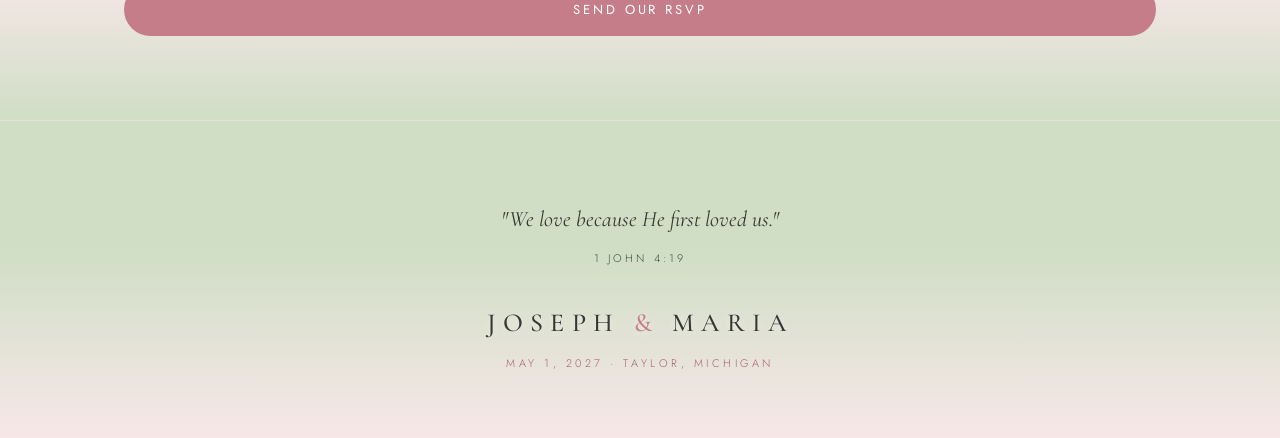
==== commit ca31b733: "Add files via upload" ====
--- a/index.html
+++ b/index.html
@@ -495,7 +495,7 @@
 <script>
 /* EDIT #6 — RSVP switches (unchanged from v1) */
 const SCRIPT_URL = "https://script.google.com/macros/s/AKfycbwaBwloJ7WF471s-_qajvdwzv6gK5ory5RC88FMD9TLdwP0_VbCyvVJht4Q1AEFemAnhw/exec";
-const RSVP_OPEN  = false;
+const RSVP_OPEN  = true;
 
 (function(){ const d = Math.ceil((new Date(2027,4,1)-new Date())/86400000);
   if(d>0) document.getElementById('countdown').textContent = d+" days to go"; })();
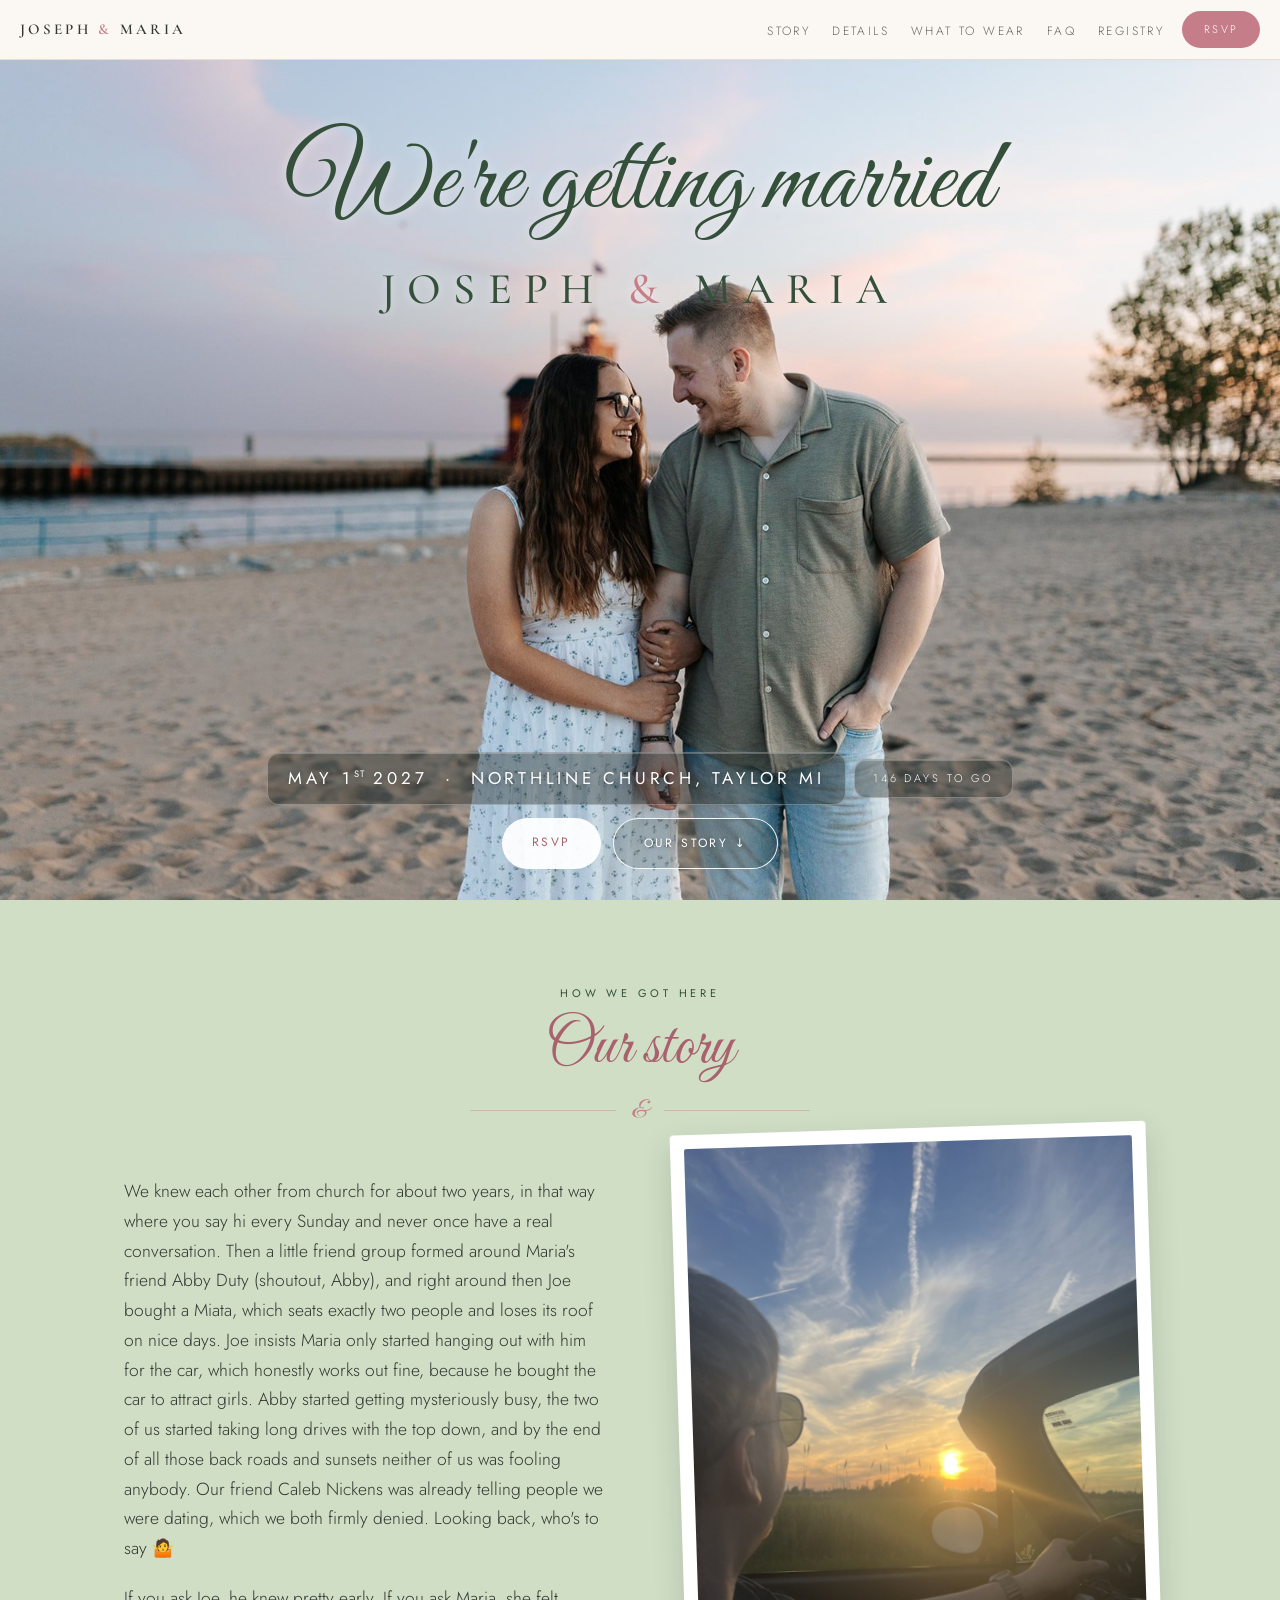
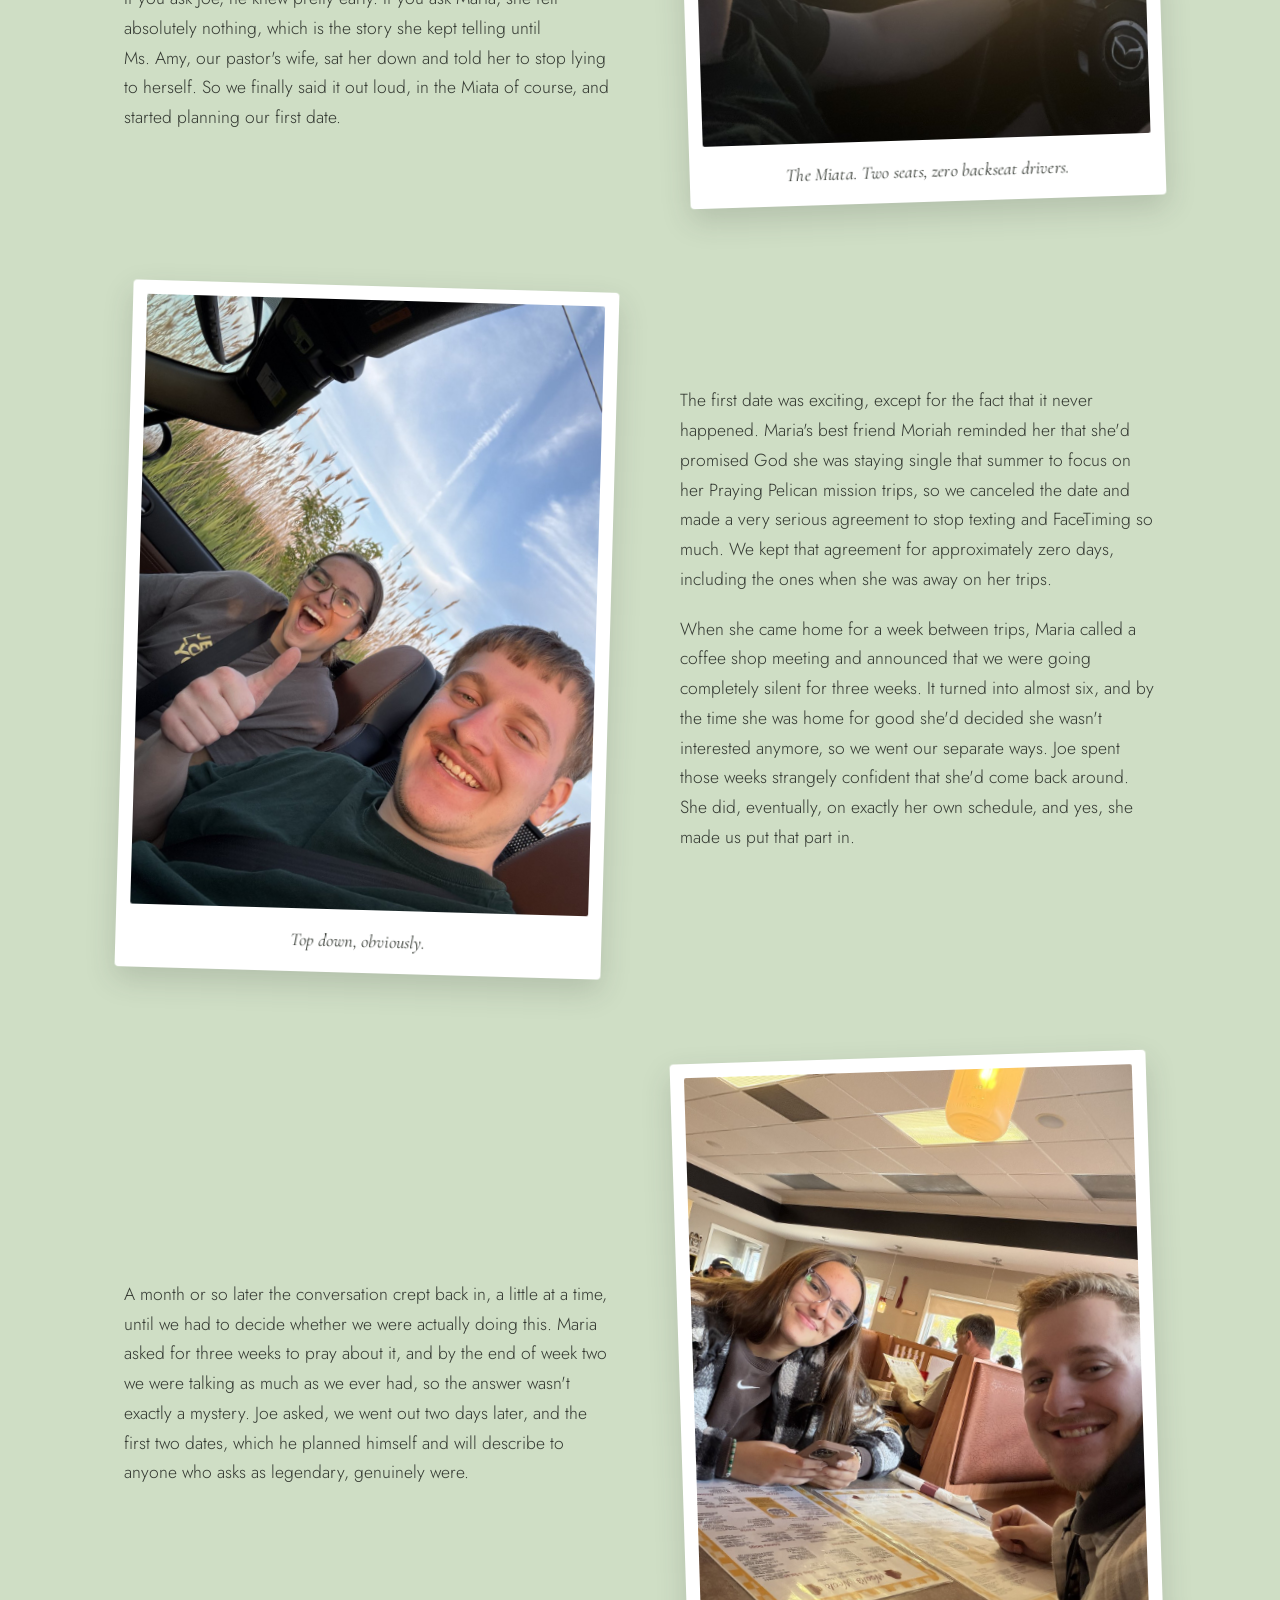
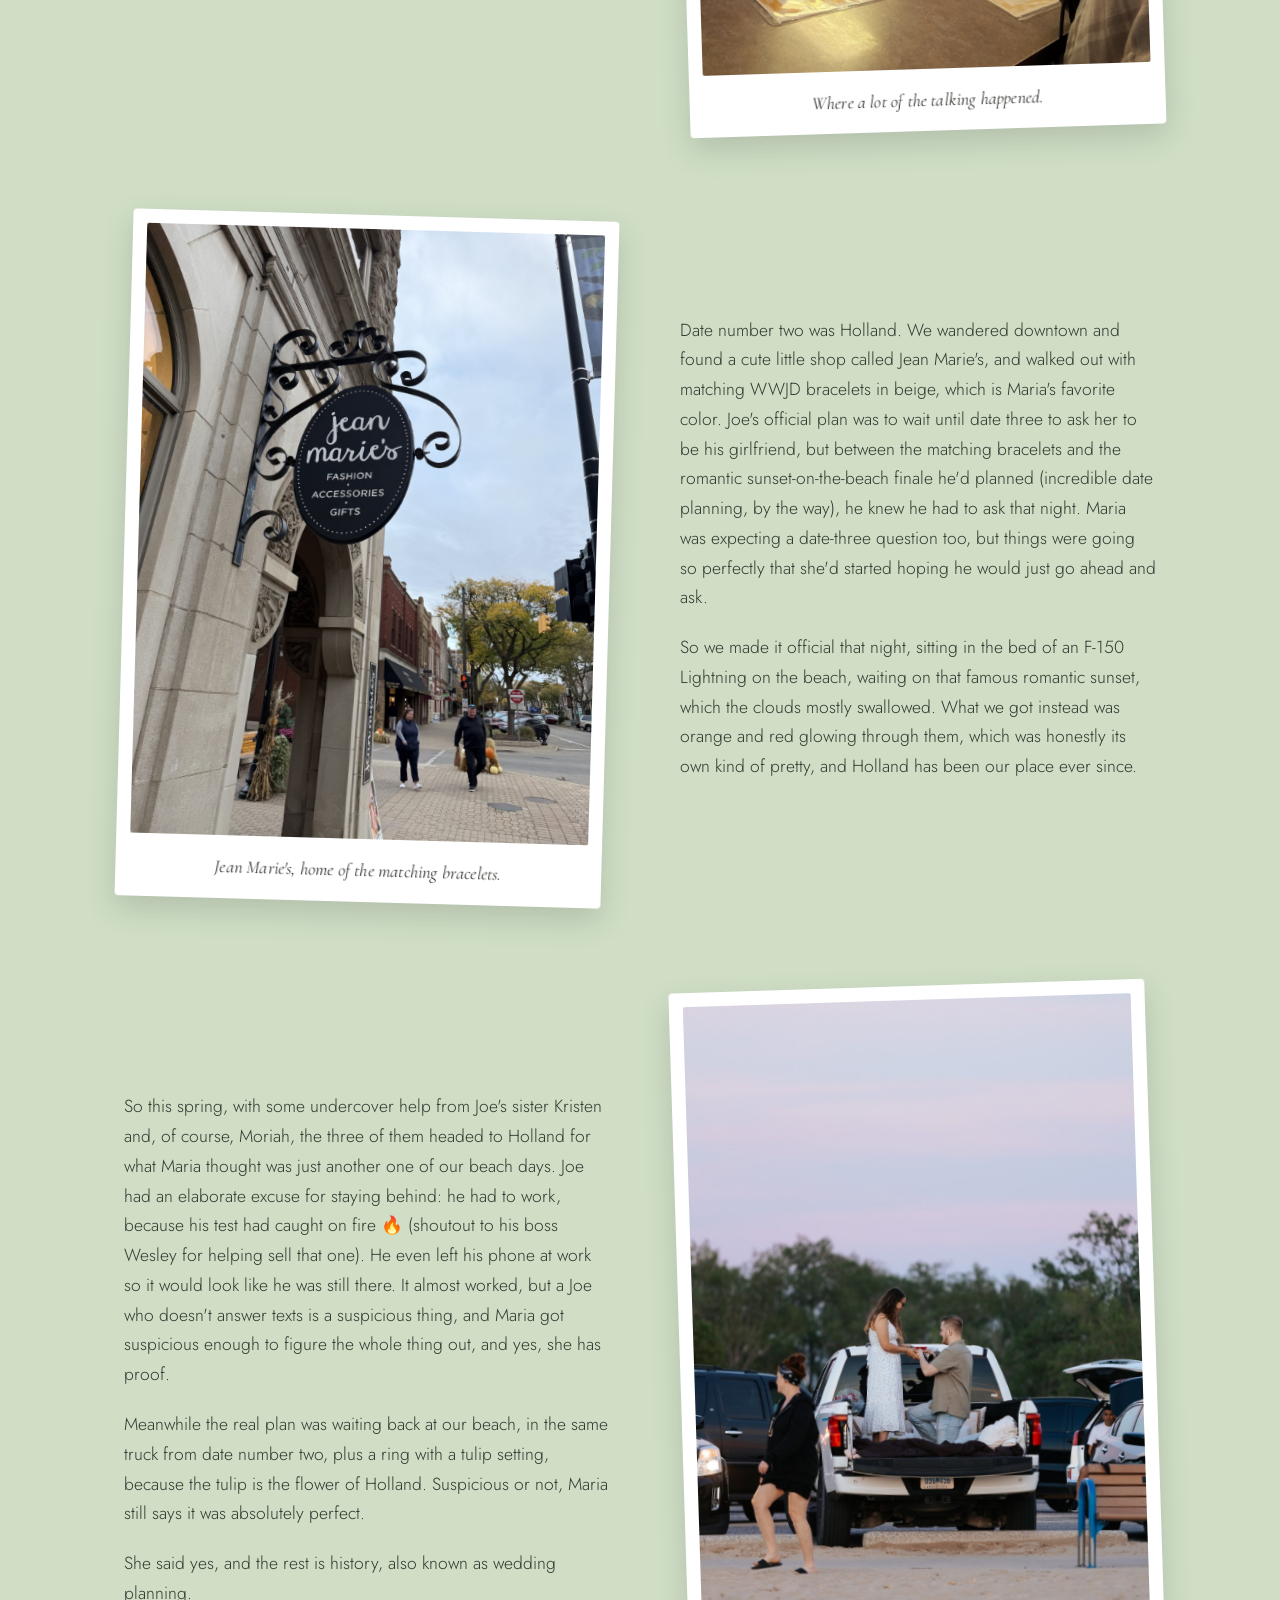
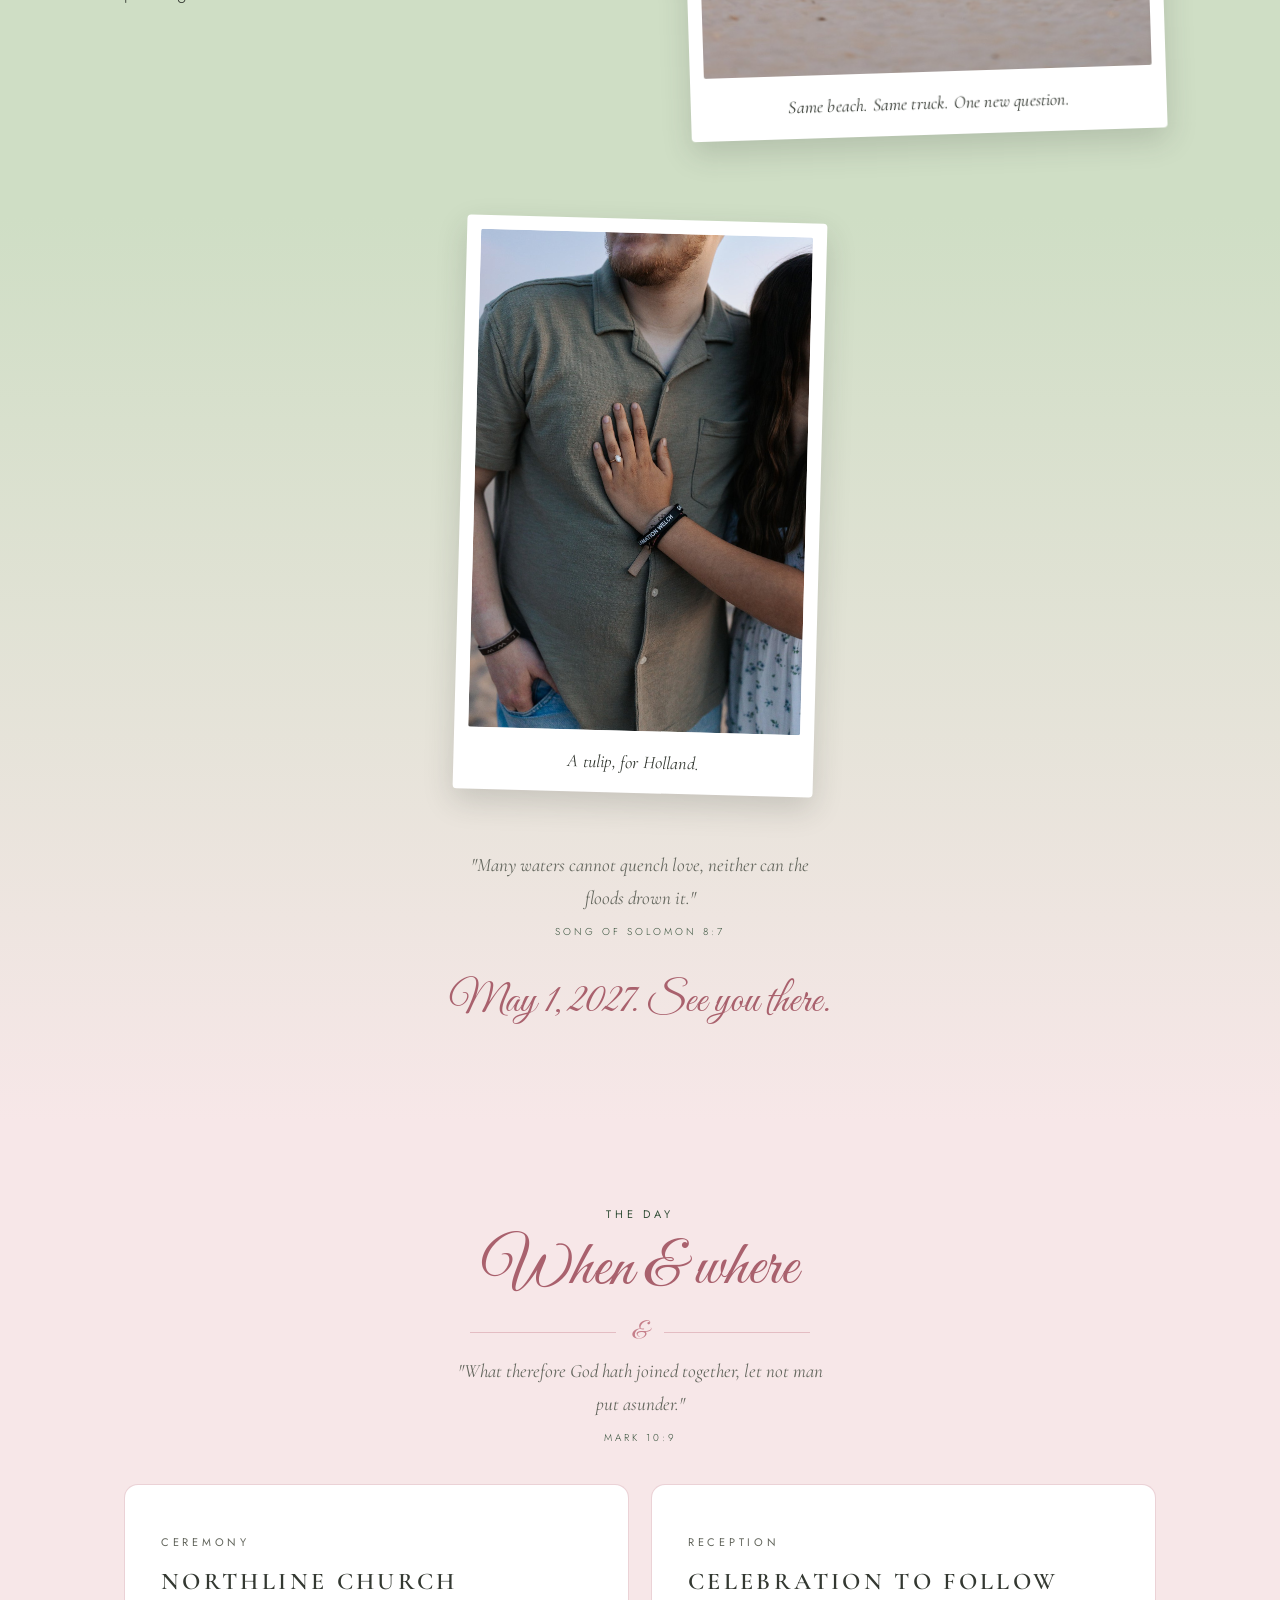
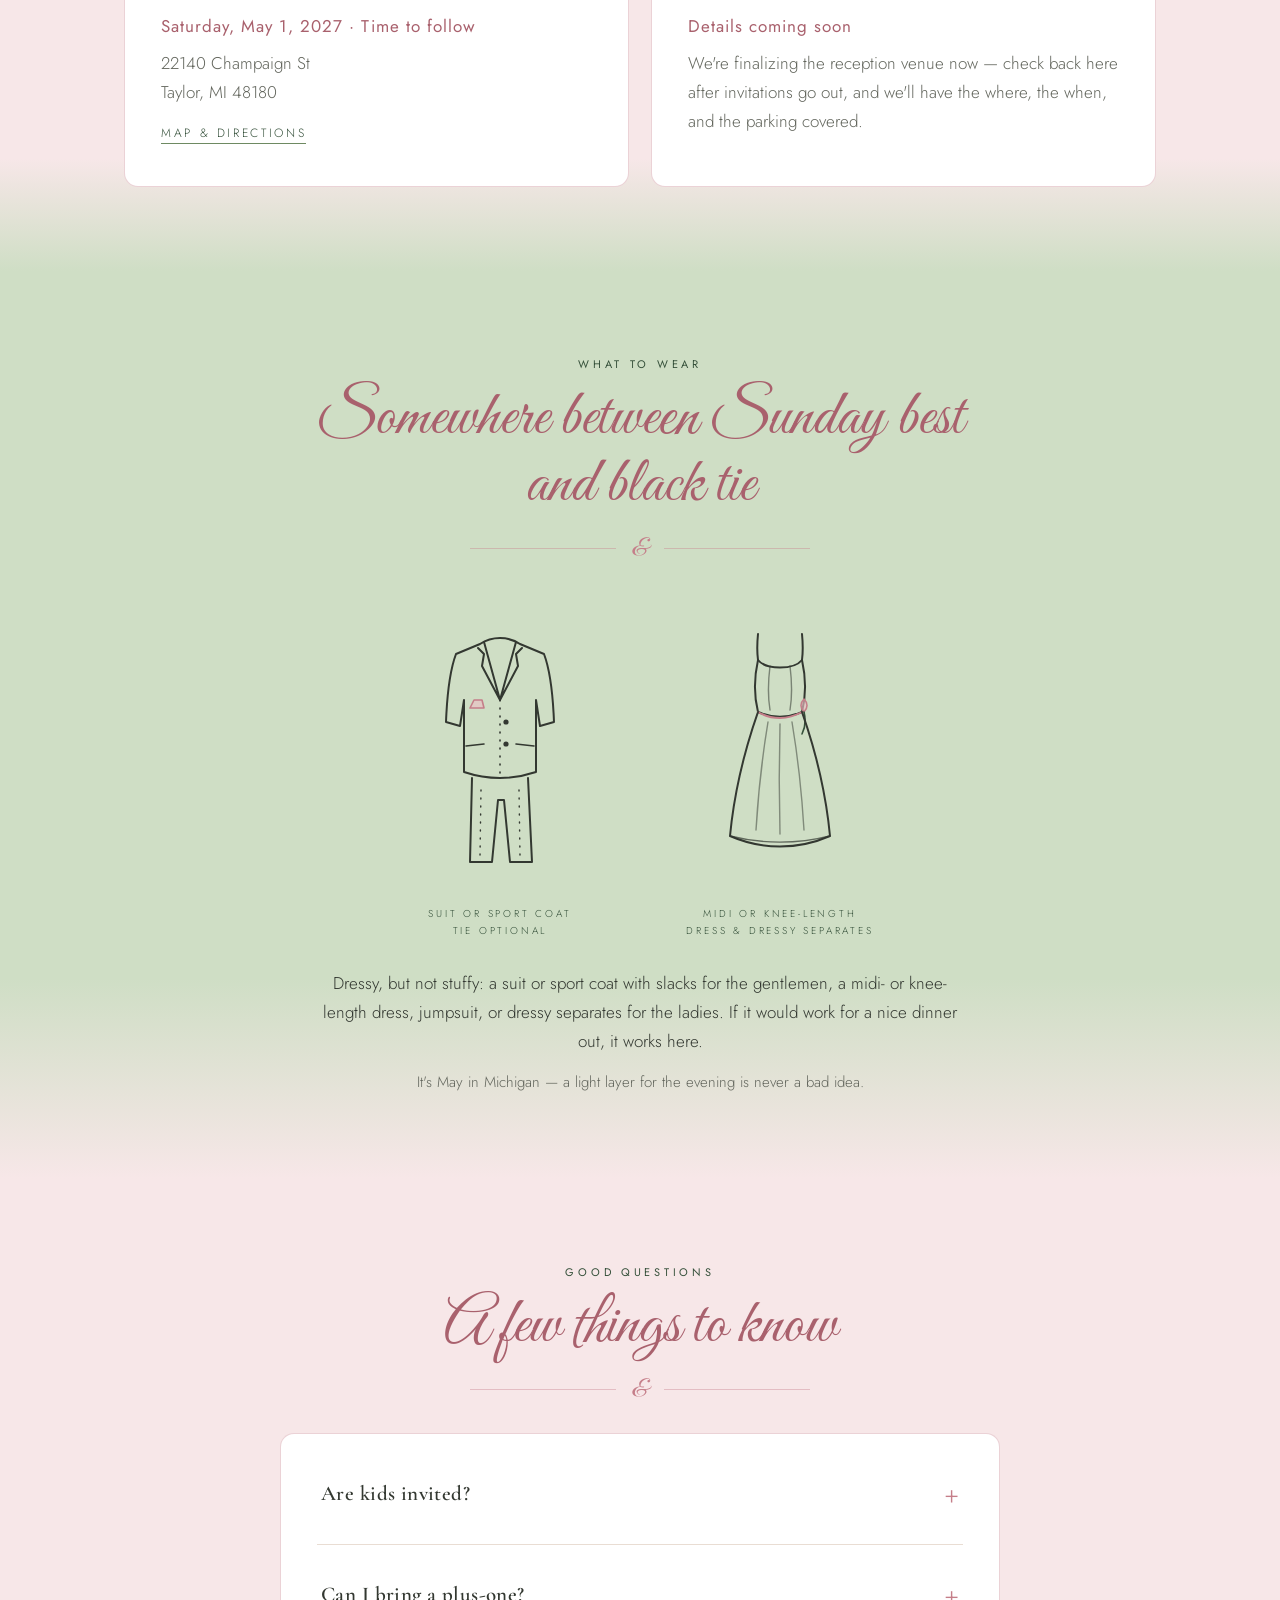
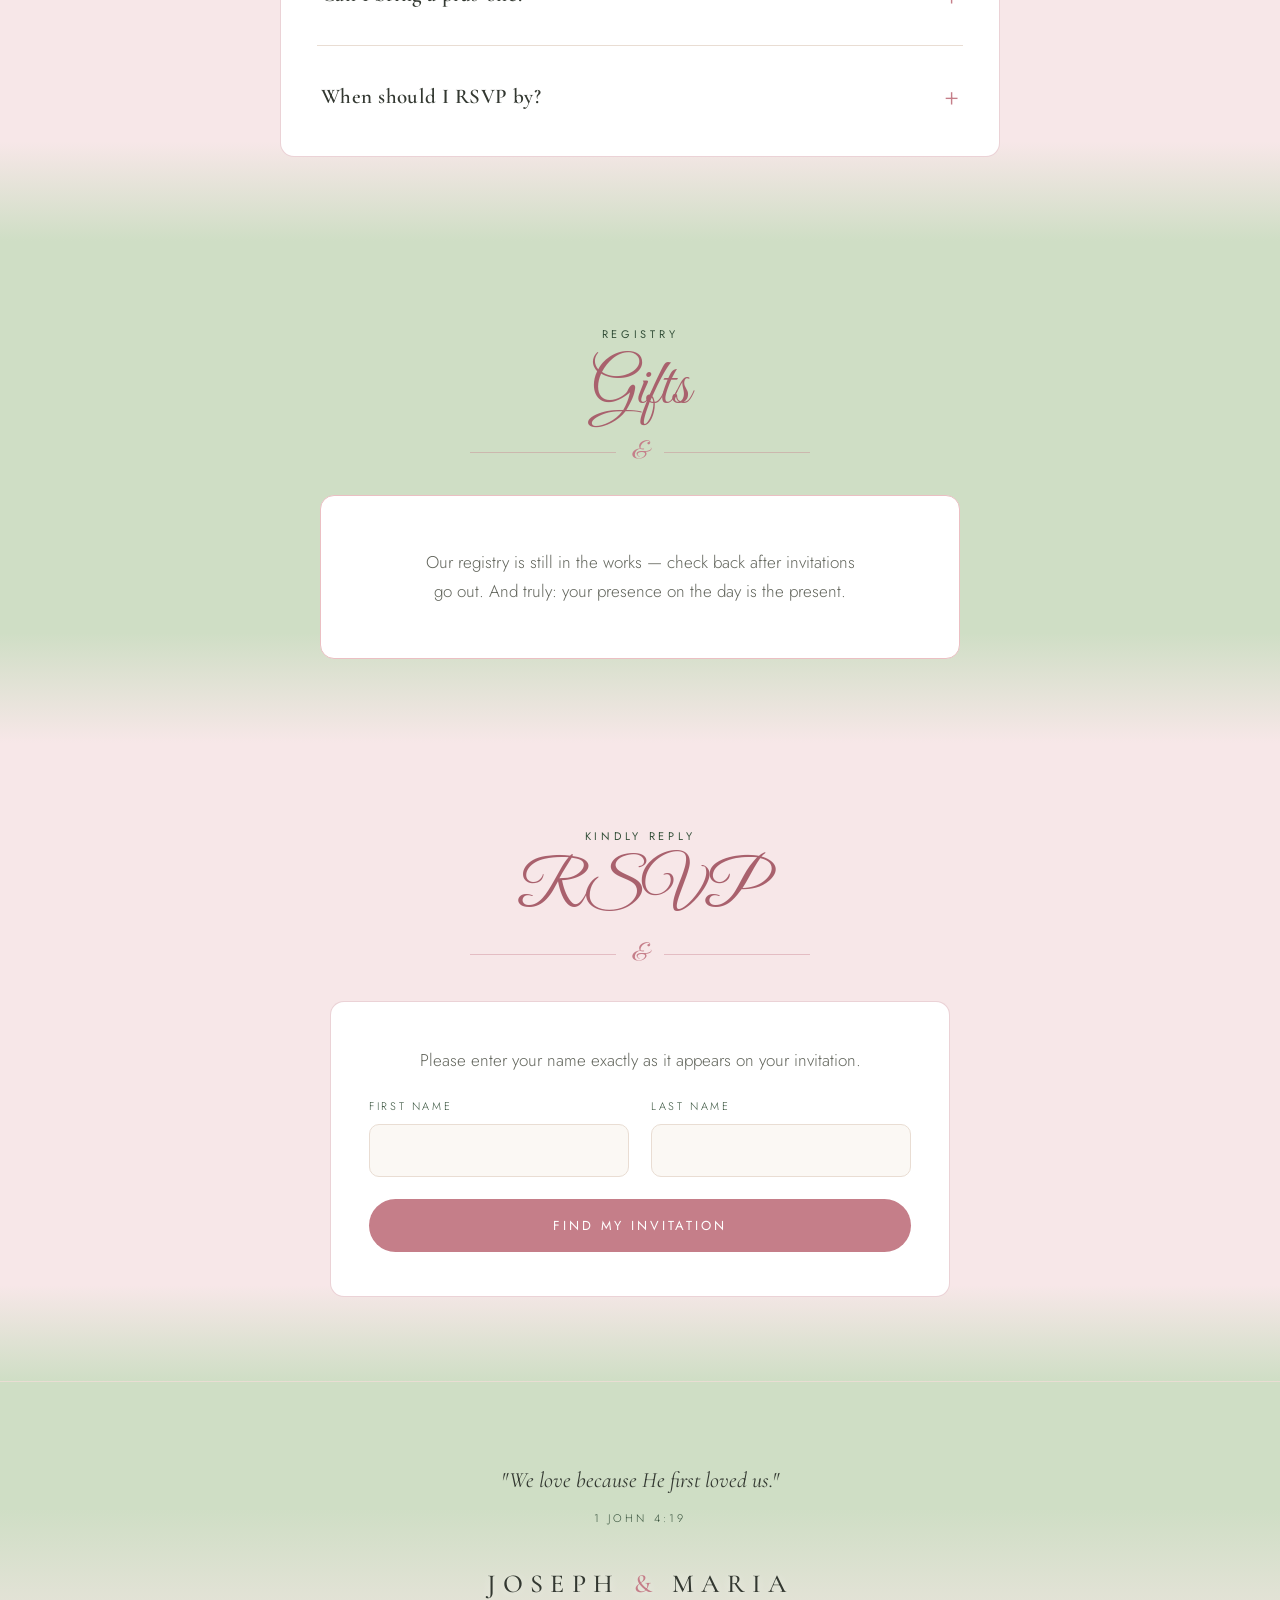
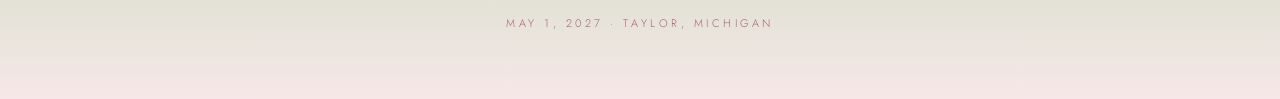
==== commit b1e98481: "Add files via upload" ====
--- a/index.html
+++ b/index.html
@@ -198,6 +198,26 @@
 .rsvp-thanks{border-style:solid;border-color:var(--blush);color:var(--ink)}
 .hidden{display:none}
 
+/* ---------- rsvp: guest-list gate + per-guest rows ---------- */
+.form-intro{max-width:52ch;margin:0 auto 22px;text-align:center;color:var(--soft)}
+.form-greeting{max-width:52ch;margin:0 auto 24px;text-align:center;font-family:var(--serif);font-style:italic;font-size:21px;color:var(--ink)}
+.grid2{display:grid;gap:0 22px}
+@media(min-width:520px){.grid2{grid-template-columns:1fr 1fr}}
+.hint{font-size:10px;letter-spacing:.14em;text-transform:none;color:var(--soft)}
+#guestBlock>label{margin-bottom:12px}
+.guest-row{display:flex;gap:10px;align-items:center;margin-bottom:10px;flex-wrap:wrap}
+.guest-row input{flex:1 1 140px;min-width:0;border:1px solid var(--line);border-radius:10px;background:var(--paper);
+  padding:12px 14px;font-family:var(--sans);font-size:15px;color:var(--ink)}
+.guest-row .g-diet{flex:1 1 180px}
+.guest-row input:focus{outline:2px solid var(--sage);outline-offset:1px}
+.g-remove{flex:0 0 auto;width:38px;height:38px;border:1px solid var(--line);background:#fff;color:var(--rose-deep);
+  border-radius:999px;font-size:22px;line-height:1;cursor:pointer;transition:.15s}
+.g-remove:hover{border-color:var(--rose);background:var(--blush-tint)}
+.addguest{background:none;border:1px dashed var(--sage);color:var(--forest);border-radius:999px;padding:10px 20px;
+  font-size:12px;letter-spacing:.14em;text-transform:uppercase;font-family:var(--sans);cursor:pointer;transition:.15s}
+.addguest:hover{background:var(--sage-tint)}
+.form-error{margin-top:16px;text-align:center;color:var(--rose-deep);font-size:15px}
+
 /* ---------- footer ---------- */
 footer{padding:80px 24px 66px;text-align:center;border-top:1px solid var(--line)}
 footer .verse{font-family:var(--serif);font-style:italic;font-size:22px;max-width:40ch;margin:0 auto 10px}
@@ -463,19 +483,35 @@
     <div class="rsvp-note" id="rsvpClosed">
       <p>The RSVP will open when invitations go out.<br>For now — save the date: <strong>May&nbsp;1,&nbsp;2027</strong>.</p>
     </div>
-    <form id="rsvpForm" class="hidden" novalidate>
-      <div class="field"><label for="name">Your full name</label><input type="text" id="name" name="name" autocomplete="name" required></div>
+    <!-- STEP 1 — find your invitation (name must match the private guest list) -->
+    <form id="gateForm" class="formcard hidden" novalidate>
+      <p class="form-intro">Please enter your name exactly as it appears on your invitation.</p>
+      <div class="grid2">
+        <div class="field"><label for="gFirst">First name</label><input type="text" id="gFirst" name="first" autocomplete="given-name" required></div>
+        <div class="field"><label for="gLast">Last name</label><input type="text" id="gLast" name="last" autocomplete="family-name" required></div>
+      </div>
+      <div class="hp" aria-hidden="true"><label for="company">Leave this field empty</label><input type="text" id="company" name="company" tabindex="-1" autocomplete="off"></div>
+      <button type="submit" id="findBtn">Find my invitation</button>
+      <p class="form-error hidden" id="gateError"></p>
+    </form>
+
+    <!-- STEP 2 — the RSVP itself (each guest becomes its own row in your sheet) -->
+    <form id="rsvpForm" class="formcard hidden" novalidate>
+      <p class="form-greeting" id="greeting"></p>
       <div class="field"><label>Will you be joining us?</label>
         <div class="radios">
           <label><input type="radio" name="attending" value="Joyfully accepts" required> Joyfully accepts</label>
           <label><input type="radio" name="attending" value="Regretfully declines"> Regretfully declines</label>
         </div>
       </div>
-      <div class="field"><label for="guests">Everyone attending from your invitation</label><textarea id="guests" name="guests" placeholder="Including yourself — one name per line"></textarea></div>
-      <div class="field"><label for="dietary">Dietary restrictions or allergies</label><textarea id="dietary" name="dietary" placeholder="Anything the kitchen should know (optional)"></textarea></div>
-      <div class="field"><label for="email">Email</label><input type="email" id="email" name="email" autocomplete="email" placeholder="In case we need to reach you (optional)"></div>
-      <div class="hp" aria-hidden="true"><label for="company">Leave this field empty</label><input type="text" id="company" name="company" tabindex="-1" autocomplete="off"></div>
+      <div class="field" id="guestBlock">
+        <label>Who's coming? <span class="hint">one row per person</span></label>
+        <div id="guestRows"></div>
+        <button type="button" class="addguest" id="addGuest">+ Add another guest</button>
+      </div>
+      <div class="field"><label for="email">Email <span class="hint">optional</span></label><input type="email" id="email" name="email" autocomplete="email" placeholder="In case we need to reach you"></div>
       <button type="submit" id="sendBtn">Send our RSVP</button>
+      <p class="form-error hidden" id="rsvpError"></p>
     </form>
     <div class="rsvp-thanks hidden" id="rsvpThanks">
       <p><strong>Got it — thank you!</strong><br>Your RSVP is in. We can't wait to celebrate with you.</p>
@@ -493,27 +529,137 @@
 </footer>
 
 <script>
-/* EDIT #6 — RSVP switches (unchanged from v1) */
+/* EDIT #6 — RSVP settings
+   SCRIPT_URL : your Apps Script Web app URL (ends in /exec)
+   RSVP_OPEN  : false = show the "opens when invitations go out" note; true = live form */
 const SCRIPT_URL = "https://script.google.com/macros/s/AKfycbwaBwloJ7WF471s-_qajvdwzv6gK5ory5RC88FMD9TLdwP0_VbCyvVJht4Q1AEFemAnhw/exec";
 const RSVP_OPEN  = true;
 
+/* countdown in the hero */
 (function(){ const d = Math.ceil((new Date(2027,4,1)-new Date())/86400000);
   if(d>0) document.getElementById('countdown').textContent = d+" days to go"; })();
 
-const form = document.getElementById('rsvpForm');
-if (RSVP_OPEN && SCRIPT_URL.startsWith('https://')) {
+(function(){
+  const gateForm  = document.getElementById('gateForm');
+  const rsvpForm  = document.getElementById('rsvpForm');
+  const guestRows = document.getElementById('guestRows');
+  const guestBlock= document.getElementById('guestBlock');
+  const greeting  = document.getElementById('greeting');
+  const gateError = document.getElementById('gateError');
+  const rsvpError = document.getElementById('rsvpError');
+
+  let matched = null;   // { first, last } once a name passes the guest-list check
+
+  // Stay closed until RSVP_OPEN is true (and a real endpoint is set).
+  if (!(RSVP_OPEN && SCRIPT_URL.indexOf('https://') === 0)) return;
   document.getElementById('rsvpClosed').classList.add('hidden');
-  form.classList.remove('hidden');
-}
-form.addEventListener('submit', async function(e){
-  e.preventDefault();
-  if(!form.reportValidity()) return;
-  if(form.company.value) return;
-  const btn=document.getElementById('sendBtn'); btn.disabled=true; btn.textContent="Sending…";
-  try{ await fetch(SCRIPT_URL,{method:'POST',mode:'no-cors',body:new FormData(form)}); }catch(err){}
-  form.classList.add('hidden');
-  document.getElementById('rsvpThanks').classList.remove('hidden');
-});
+  gateForm.classList.remove('hidden');
+
+  // POST a simple form (no CORS preflight) and read the JSON reply.
+  function post(data){
+    const fd = new FormData();
+    Object.keys(data).forEach(function(k){ fd.append(k, data[k]); });
+    return fetch(SCRIPT_URL, { method:'POST', body: fd }).then(function(r){ return r.json(); });
+  }
+  function trim(v){ return (v || '').trim(); }
+  function showRsvpError(msg){ rsvpError.textContent = msg; rsvpError.classList.remove('hidden'); }
+
+  function addRow(first, last){
+    const row = document.createElement('div');
+    row.className = 'guest-row';
+    row.innerHTML =
+      '<input type="text" class="g-first" placeholder="First name" autocomplete="off">' +
+      '<input type="text" class="g-last"  placeholder="Last name"  autocomplete="off">' +
+      '<input type="text" class="g-diet"  placeholder="Dietary needs (optional)" autocomplete="off">' +
+      '<button type="button" class="g-remove" aria-label="Remove this guest">&times;</button>';
+    row.querySelector('.g-first').value = first || '';
+    row.querySelector('.g-last').value  = last  || '';
+    row.querySelector('.g-remove').addEventListener('click', function(){ row.remove(); });
+    guestRows.appendChild(row);
+  }
+
+  /* STEP 1 — check the name against the guest list */
+  gateForm.addEventListener('submit', async function(e){
+    e.preventDefault();
+    if(!gateForm.reportValidity()) return;
+    if(gateForm.company.value) return;                 // honeypot
+    gateError.classList.add('hidden');
+    const btn = document.getElementById('findBtn');
+    btn.disabled = true; btn.textContent = 'Checking\u2026';
+    const first = trim(gateForm.first.value), last = trim(gateForm.last.value);
+    try {
+      const res = await post({ action:'check', first: first, last: last });
+      if (res && res.ok){
+        matched = { first: res.first || first, last: res.last || last };
+        greeting.textContent = 'Welcome, ' + matched.first + '! Please tell us who\u2019s joining.';
+        gateForm.classList.add('hidden');
+        rsvpForm.classList.remove('hidden');
+        addRow(matched.first, matched.last);           // pre-fill the first attendee
+      } else {
+        gateError.textContent = ((res && res.message) || 'We couldn\u2019t find that name.') +
+          ' Please enter it exactly as printed on your invitation, or reach out to us.';
+        gateError.classList.remove('hidden');
+      }
+    } catch (err){
+      gateError.textContent = 'Sorry \u2014 we couldn\u2019t reach the guest list just now. Please try again in a moment.';
+      gateError.classList.remove('hidden');
+    } finally {
+      btn.disabled = false; btn.textContent = 'Find my invitation';
+    }
+  });
+
+  /* accept vs decline toggles the guest list */
+  rsvpForm.addEventListener('change', function(e){
+    if (e.target.name === 'attending'){
+      guestBlock.classList.toggle('hidden', e.target.value.indexOf('declines') !== -1);
+    }
+  });
+
+  document.getElementById('addGuest').addEventListener('click', function(){ addRow('',''); });
+
+  /* STEP 2 — submit one row per guest */
+  rsvpForm.addEventListener('submit', async function(e){
+    e.preventDefault();
+    rsvpError.classList.add('hidden');
+    if(!rsvpForm.reportValidity()) return;
+    const picked = rsvpForm.querySelector('input[name="attending"]:checked');
+    if(!picked){ showRsvpError('Please choose "Joyfully accepts" or "Regretfully declines."'); return; }
+    const declining = picked.value.indexOf('declines') !== -1;
+
+    let guests = [];
+    if (!declining){
+      guestRows.querySelectorAll('.guest-row').forEach(function(r){
+        const f = trim(r.querySelector('.g-first').value);
+        const l = trim(r.querySelector('.g-last').value);
+        const d = trim(r.querySelector('.g-diet').value);
+        if (f || l) guests.push({ first:f, last:l, dietary:d });
+      });
+      if (guests.length === 0){ showRsvpError('Please add at least one guest, or choose "Regretfully declines."'); return; }
+    }
+
+    const btn = document.getElementById('sendBtn'); btn.disabled = true; btn.textContent = 'Sending\u2026';
+    try {
+      const res = await post({
+        action:'rsvp',
+        attending: picked.value,
+        email: trim(rsvpForm.email.value),
+        subFirst: matched.first,
+        subLast: matched.last,
+        guests: JSON.stringify(guests)
+      });
+      if (res && res.ok){
+        rsvpForm.classList.add('hidden');
+        document.getElementById('rsvpThanks').classList.remove('hidden');
+      } else {
+        showRsvpError((res && res.message) || 'Something went wrong saving your RSVP. Please try again.');
+        btn.disabled = false; btn.textContent = 'Send our RSVP';
+      }
+    } catch (err){
+      showRsvpError('Something went wrong saving your RSVP. Please try again.');
+      btn.disabled = false; btn.textContent = 'Send our RSVP';
+    }
+  });
+})();
 
 </script>
 </body>
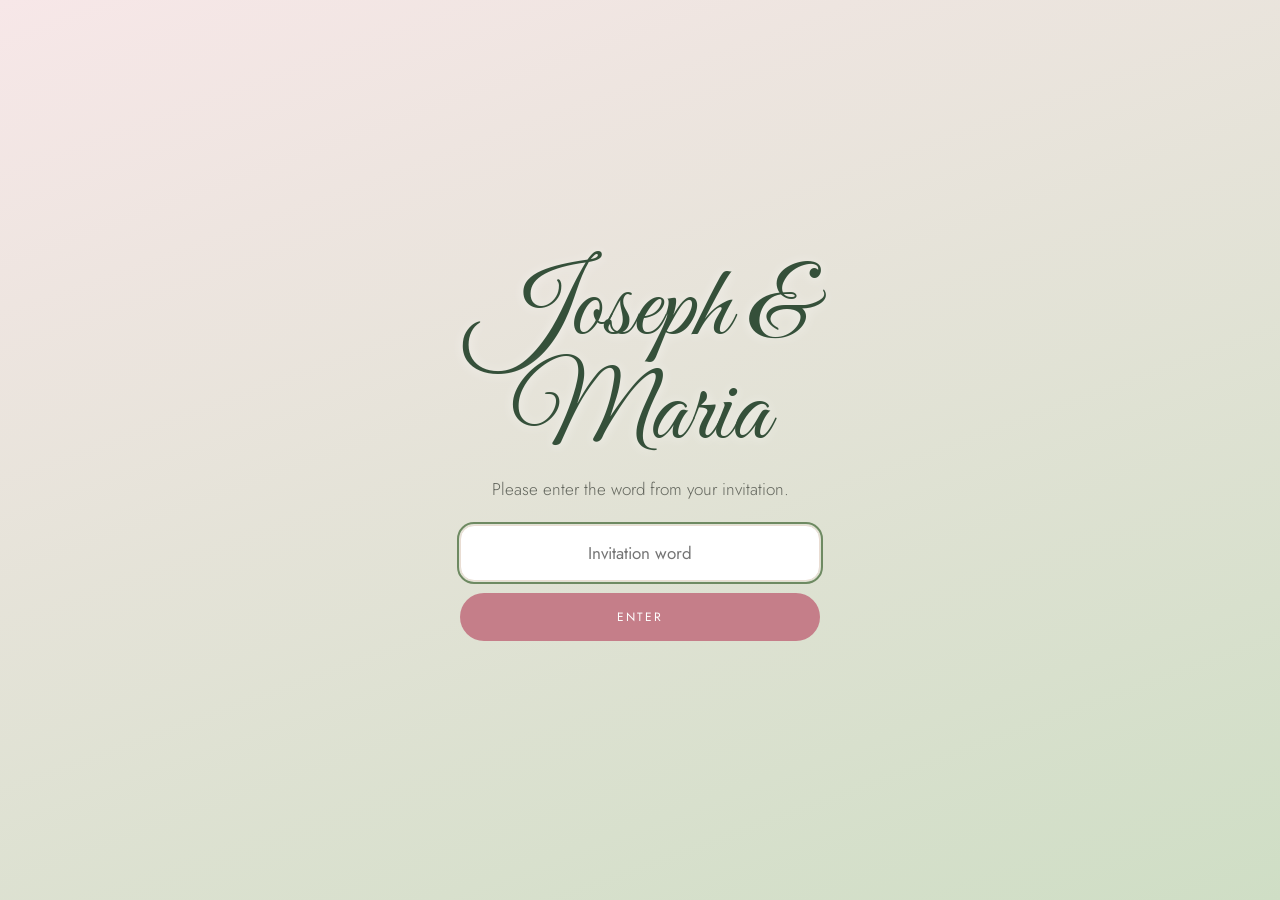
==== commit 77eb0bec: "Add files via upload" ====
--- a/index.html
+++ b/index.html
@@ -2,665 +2,117 @@
 <html lang="en">
 <head>
 <meta charset="UTF-8">
-<meta name="viewport" content="width=device-width, initial-scale=1.0">
+<meta name="viewport" content="width=device-width, initial-scale=1, viewport-fit=cover">
 <meta name="robots" content="noindex, nofollow">
 <title>Joseph &amp; Maria — May 1, 2027</title>
 <meta property="og:title" content="Joseph &amp; Maria — May 1, 2027">
-<meta property="og:description" content="We're getting married! Details, our story, and RSVP.">
-<!-- EDIT #0: link-preview image shown when the site is texted/shared. Points at your live domain. -->
+<meta property="og:description" content="We're getting married! Our story, the details, and RSVP.">
 <meta property="og:image" content="https://josephandmaria2027.com/images/hero-beach.jpg">
+<script>document.documentElement.classList.add('gated')</script>
+<link rel="stylesheet" href="assets/styles.css">
+<script src="assets/config.js"></script>
+<script src="assets/gate.js"></script>
+</head>
+<body data-page="home">
+<div class="page-wrap">
 
-<!-- ============================================================
-  EDIT GUIDE — search for "EDIT #" to find every changeable spot:
-    EDIT #0  og:image domain   EDIT #1  ceremony time/address
-    EDIT #2  reception         EDIT #3  RSVP deadline (FAQ)
-    EDIT #4  registry links    EDIT #5  verses (x3)
-    EDIT #6  RSVP switches (open form + Apps Script URL)
-  ============================================================ -->
-
-
-<style>
-@font-face{font-family:'Great Vibes';font-style:normal;font-weight:400;src:url("fonts/great-vibes-latin-400-normal.woff2") format("woff2");font-display:swap}
-@font-face{font-family:'Cormorant Garamond';font-style:normal;font-weight:400;src:url("fonts/cormorant-garamond-latin-400-normal.woff2") format("woff2");font-display:swap}
-@font-face{font-family:'Cormorant Garamond';font-style:italic;font-weight:400;src:url("fonts/cormorant-garamond-latin-400-italic.woff2") format("woff2");font-display:swap}
-@font-face{font-family:'Cormorant Garamond';font-style:normal;font-weight:500;src:url("fonts/cormorant-garamond-latin-500-normal.woff2") format("woff2");font-display:swap}
-@font-face{font-family:'Cormorant Garamond';font-style:normal;font-weight:600;src:url("fonts/cormorant-garamond-latin-600-normal.woff2") format("woff2");font-display:swap}
-@font-face{font-family:'Jost';font-style:normal;font-weight:300;src:url("fonts/jost-latin-300-normal.woff2") format("woff2");font-display:swap}
-@font-face{font-family:'Jost';font-style:normal;font-weight:400;src:url("fonts/jost-latin-400-normal.woff2") format("woff2");font-display:swap}
-@font-face{font-family:'Jost';font-style:normal;font-weight:500;src:url("fonts/jost-latin-500-normal.woff2") format("woff2");font-display:swap}
-</style>
-<style>
-:root{
-  --paper:#FBF8F4; --ink:#333831; --soft:#63665D;
-  --blush:#EBBFC3; --blush-tint:#F7E7E8; --rose:#C57E89; --rose-deep:#A9616D;
-  --sage:#6E8A62; --forest:#35503A; --sage-tint:#CFDEC5; --line:#E9DDD3;
-  --script:"Great Vibes",cursive;
-  --serif:"Cormorant Garamond",Georgia,serif;
-  --sans:"Jost","Avenir Next","Segoe UI",system-ui,sans-serif;
-}
-*{margin:0;padding:0;box-sizing:border-box}
-html{scroll-behavior:smooth;background:var(--blush-tint)}
-body{background:var(--paper);color:var(--ink);font-family:var(--sans);font-weight:300;
-  font-size:17px;line-height:1.7;-webkit-font-smoothing:antialiased;padding-top:60px}
-img{display:block;max-width:100%;height:auto}
-a{color:var(--forest)}
-:focus-visible{outline:2px solid var(--rose);outline-offset:3px;border-radius:2px}
-.wrap{max-width:1080px;margin:0 auto;padding:0 24px}
-section{padding:84px 0}
-.center{text-align:center}
-.eyebrow{font-weight:400;letter-spacing:.34em;text-transform:uppercase;font-size:11px;color:var(--forest)}
-h2{font-family:var(--script);font-weight:400;font-size:clamp(44px,6vw,64px);line-height:1.05;color:var(--rose-deep);margin:12px 0 10px}
-.amp{color:var(--rose)}
-.epigraph{font-family:var(--serif);font-style:italic;font-size:19px;color:var(--soft);max-width:46ch;margin:10px auto 0}
-.epigraph .ref{display:block;font-family:var(--sans);font-style:normal;font-size:10px;letter-spacing:.3em;text-transform:uppercase;margin-top:9px;color:var(--forest)}
-
-/* section color rhythm: smooth sage/blush chain, photo hero on top */
-#story{background:linear-gradient(180deg,var(--sage-tint) 0%,var(--sage-tint) 82%,var(--blush-tint) 100%)}
-#details{background:linear-gradient(180deg,var(--blush-tint) 0%,var(--blush-tint) 85%,var(--sage-tint) 100%)}
-.attire{background:linear-gradient(180deg,var(--sage-tint) 0%,var(--sage-tint) 78%,var(--blush-tint) 100%)}
-#faq{background:linear-gradient(180deg,var(--blush-tint) 0%,var(--blush-tint) 85%,var(--sage-tint) 100%)}
-#registry{background:linear-gradient(180deg,var(--sage-tint) 0%,var(--sage-tint) 78%,var(--blush-tint) 100%)}
-.rsvp{background:linear-gradient(180deg,var(--blush-tint) 0%,var(--blush-tint) 85%,var(--sage-tint) 100%)}
-footer{background:linear-gradient(180deg,var(--sage-tint) 0%,var(--sage-tint) 40%,var(--blush-tint) 100%)}
-
-/* ---------- nav ---------- */
-.topnav{position:fixed;top:0;left:0;right:0;height:60px;z-index:50;background:rgba(251,248,244,.92);
-  backdrop-filter:blur(8px);border-bottom:1px solid var(--line);display:flex;align-items:center;gap:18px;padding:0 20px}
-.topnav .brand{font-family:var(--serif);font-weight:600;font-size:15px;letter-spacing:.22em;text-transform:uppercase;text-decoration:none;color:var(--ink);white-space:nowrap}
-.topnav ul{display:flex;gap:22px;list-style:none;margin-left:auto;overflow-x:auto}
-.topnav ul a{font-size:12px;letter-spacing:.2em;text-transform:uppercase;text-decoration:none;color:var(--soft);white-space:nowrap}
-.topnav ul a:hover{color:var(--rose-deep)}
-.topnav .navbtn{background:var(--rose);color:#fff;border-radius:999px;padding:9px 22px;font-size:11px;
-  letter-spacing:.2em;text-transform:uppercase;text-decoration:none;white-space:nowrap}
-.topnav .navbtn:hover{background:var(--rose-deep)}
-@media(max-width:720px){.topnav ul{display:none}}
-
-/* ---------- hero: full-bleed photo, script + tracked caps ---------- */
-.hero{position:relative;min-height:calc(100vh - 60px);padding:0;
-  background-image:url("images/hero-beach.jpg");background-size:cover;background-position:52% 38%}
-.hero-overlay{position:relative;min-height:calc(100vh - 60px);display:flex;flex-direction:column;
-  justify-content:space-between;align-items:center;text-align:center;padding:8vh 24px 3.5vh}
-.script{font-family:var(--script);font-size:clamp(56px,9vw,104px);line-height:1;color:var(--forest);
-  text-shadow:0 1px 12px rgba(255,255,255,.55)}
-.names{margin-top:16px;font-family:var(--serif);font-weight:500;font-size:clamp(28px,4.5vw,44px);
-  letter-spacing:.28em;text-transform:uppercase;color:var(--forest);text-shadow:0 1px 10px rgba(255,255,255,.5)}
-.hero-bottom{display:flex;flex-direction:column;gap:13px;align-items:center;
-  color:#fff;text-shadow:0 1px 5px rgba(0,0,0,.3);max-width:min(96%,920px)}
-.hero-info{display:flex;flex-wrap:wrap;gap:8px;justify-content:center;align-items:center}
-.hero-date,.countdown{
-  background:rgba(38,44,38,.40);
-  -webkit-backdrop-filter:blur(14px) saturate(1.5);backdrop-filter:blur(14px) saturate(1.5);
-  border:1px solid rgba(255,255,255,.28);border-radius:12px;
-  box-shadow:inset 0 1px 0 rgba(255,255,255,.22)}
-@supports not ((backdrop-filter:blur(4px)) or (-webkit-backdrop-filter:blur(4px))){
-  .hero-date,.countdown{background:rgba(38,44,38,.72)}
-}
-.hero-date{padding:11px 20px;font-size:clamp(13px,1.7vw,17px);letter-spacing:.22em;text-transform:uppercase;font-weight:400}
-.hero-date sup{font-size:.55em;letter-spacing:.1em}
-.hero-actions{display:flex;gap:12px;justify-content:center;flex-wrap:wrap}
-.hero-actions .btn{transition:transform .15s, background .2s}
-.hero-actions .btn:hover{transform:translateY(-1px)}
-.btn{display:inline-block;font-weight:400;letter-spacing:.2em;text-transform:uppercase;font-size:12px;
-  padding:14px 30px;border-radius:999px;text-decoration:none;transition:.2s}
-.btn-solid{background:rgba(255,255,255,.94);color:var(--rose-deep);text-shadow:none}
-.btn-solid:hover{background:#fff}
-.btn-ghostw{border:1.5px solid rgba(255,255,255,.95);color:#fff;
-  background:rgba(38,44,38,.18);-webkit-backdrop-filter:blur(10px);backdrop-filter:blur(10px)}
-.btn-ghostw:hover{background:rgba(255,255,255,.25)}
-.btn-ghost{border:1px solid var(--line);color:var(--rose-deep);background:#fff}
-.btn-ghost:hover{border-color:var(--rose)}
-.countdown{margin:0;padding:9px 18px;font-size:11px;letter-spacing:.26em;text-transform:uppercase;color:#fff}
-@media(prefers-reduced-motion:no-preference){
-  .rise{opacity:0;transform:translateY(12px);animation:rise .9s ease forwards}
-  .rise.d1{animation-delay:.12s}.rise.d2{animation-delay:.24s}
-  @keyframes rise{to{opacity:1;transform:none}}
-}
-@media(max-width:720px){.hero,.hero-overlay{min-height:76vh}}
-
-/* ---------- story ---------- */
-figure{position:relative}
-.u-photo img,.solo img{border-radius:2px;width:100%}
-.u-photo,.solo{background:#fff;padding:14px 14px 12px;border-radius:4px;
-  box-shadow:0 12px 30px rgba(51,56,49,.18);transition:transform .25s ease}
-.unit:nth-of-type(odd) .u-photo{transform:rotate(1.6deg)}
-.unit:nth-of-type(even) .u-photo{transform:rotate(-1.8deg)}
-.unit .u-photo:hover,.solo:hover{transform:rotate(0deg)}
-figcaption{margin:16px 2px 4px;text-align:center;font-family:var(--serif);font-style:italic;font-size:18px;letter-spacing:.01em;text-transform:none;color:var(--ink)}
-.unit{margin:0 auto 84px;max-width:560px}
-.u-text{max-width:620px;margin:28px auto 0}
-.u-text p{margin-bottom:1.15em;font-size:17.5px}
-.solo{max-width:360px;margin:70px auto 0;transform:rotate(1.5deg)}
-@media(min-width:880px){
-  .unit{display:grid;grid-template-columns:1.02fr 1fr;gap:70px;align-items:center;max-width:1060px}
-  .unit:nth-of-type(even) .u-photo{order:2}
-  .u-text{margin-top:0}
-}
-.story-close{font-family:var(--script);font-size:clamp(30px,4vw,42px);color:var(--rose-deep);text-align:center;margin-top:26px}
-
-/* ---------- hairline flourish ---------- */
-.h-rule{display:flex;align-items:center;gap:16px;justify-content:center;margin:16px auto 4px;max-width:340px;color:var(--rose)}
-.h-rule::before,.h-rule::after{content:"";flex:1;height:1px;background:rgba(197,126,137,.4)}
-.h-rule span{font-family:var(--script);font-size:26px;line-height:1}
-
-/* ---------- details ---------- */
-.cards{display:grid;gap:22px;margin-top:38px}
-@media(min-width:880px){.cards{grid-template-columns:1fr 1fr}}
-.card{border:1px solid rgba(197,126,137,.35);border-radius:14px;padding:40px 36px;background:#fff}
-.card h3{font-family:var(--serif);font-weight:600;font-size:24px;letter-spacing:.14em;text-transform:uppercase;margin:10px 0 10px;color:var(--ink)}
-.card .when{color:var(--rose-deep);font-weight:400;letter-spacing:.06em}
-.card p{color:var(--soft);margin-top:8px}
-.card a.map{display:inline-block;margin-top:16px;font-size:12px;letter-spacing:.22em;text-transform:uppercase;text-decoration:none;border-bottom:1px solid var(--sage)}
-
-/* ---------- attire ---------- */
-.outfits{display:flex;justify-content:center;gap:clamp(26px,7vw,80px);margin:42px 0 30px;flex-wrap:wrap}
-.outfits svg{width:clamp(150px,22vw,200px);height:auto;color:var(--ink)}
-.outfits .label{font-size:10px;letter-spacing:.28em;text-transform:uppercase;color:var(--forest);text-align:center;margin-top:12px}
-.attire .prose{max-width:640px;margin:0 auto}
-.attire .note{color:var(--soft);font-size:15px;margin-top:14px}
-
-/* ---------- faq ---------- */
-.faq{max-width:720px;margin:30px auto 0;background:#fff;border:1px solid rgba(197,126,137,.35);border-radius:14px;padding:10px 36px}
-.faq details{border-bottom:1px solid var(--line);padding:6px 0}
-.faq details:last-of-type{border-bottom:none}
-.faq summary{cursor:pointer;list-style:none;display:flex;justify-content:space-between;align-items:center;gap:20px;
-  padding:22px 4px;font-family:var(--serif);font-size:21px;font-weight:600;letter-spacing:.02em}
-.faq summary::-webkit-details-marker{display:none}
-.faq summary::after{content:"+";font-weight:300;font-size:26px;color:var(--rose);transition:transform .2s;font-family:var(--sans)}
-.faq details[open] summary::after{transform:rotate(45deg)}
-.faq .a{padding:0 4px 24px;color:var(--soft);max-width:58ch}
-@media(max-width:600px){.faq{padding:6px 20px}}
-
-/* ---------- registry ---------- */
-.registry-panel{max-width:640px;margin:30px auto 0;text-align:center;border:1px solid var(--blush);
-  border-radius:14px;padding:52px 36px;background:#fff}
-.registry-panel p{max-width:44ch;margin:0 auto;color:var(--soft)}
-
-/* ---------- rsvp ---------- */
-.formcard{max-width:620px;margin:34px auto 0;background:#fff;border:1px solid rgba(197,126,137,.35);border-radius:14px;padding:44px 38px}
-.field{margin-bottom:22px}
-label{display:block;font-size:11px;letter-spacing:.24em;text-transform:uppercase;color:var(--forest);margin-bottom:8px}
-input[type=text],input[type=email],textarea{width:100%;border:1px solid var(--line);border-radius:10px;background:var(--paper);
-  padding:14px 16px;font-family:var(--sans);font-size:16px;color:var(--ink)}
-input:focus,textarea:focus{outline:2px solid var(--sage);outline-offset:1px}
-textarea{min-height:96px;resize:vertical}
-.radios{display:flex;gap:12px;flex-wrap:wrap}
-.radios label{display:flex;align-items:center;gap:10px;text-transform:none;letter-spacing:0;font-size:16px;color:var(--ink);
-  border:1px solid var(--line);border-radius:999px;padding:12px 20px;cursor:pointer;margin:0}
-.radios input{accent-color:var(--rose)}
-.radios label:has(input:checked){border-color:var(--rose);background:var(--blush-tint)}
-button[type=submit]{width:100%;border:none;cursor:pointer;background:var(--rose);color:#fff;letter-spacing:.22em;
-  text-transform:uppercase;font-size:13px;font-weight:400;padding:17px;border-radius:999px;font-family:var(--sans);transition:.2s}
-button[type=submit]:hover{background:var(--rose-deep)}
-button[type=submit]:disabled{background:var(--blush);cursor:wait}
-.hp{position:absolute;left:-9999px;top:-9999px}
-.rsvp-note,.rsvp-thanks{max-width:560px;margin:30px auto 0;text-align:center;background:#fff;
-  border:1px dashed var(--sage);border-radius:14px;padding:34px 26px;color:var(--soft)}
-.rsvp-thanks{border-style:solid;border-color:var(--blush);color:var(--ink)}
-.hidden{display:none}
-
-/* ---------- rsvp: guest-list gate + per-guest rows ---------- */
-.form-intro{max-width:52ch;margin:0 auto 22px;text-align:center;color:var(--soft)}
-.form-greeting{max-width:52ch;margin:0 auto 24px;text-align:center;font-family:var(--serif);font-style:italic;font-size:21px;color:var(--ink)}
-.grid2{display:grid;gap:0 22px}
-@media(min-width:520px){.grid2{grid-template-columns:1fr 1fr}}
-.hint{font-size:10px;letter-spacing:.14em;text-transform:none;color:var(--soft)}
-#guestBlock>label{margin-bottom:12px}
-.guest-row{display:flex;gap:10px;align-items:center;margin-bottom:10px;flex-wrap:wrap}
-.guest-row input{flex:1 1 140px;min-width:0;border:1px solid var(--line);border-radius:10px;background:var(--paper);
-  padding:12px 14px;font-family:var(--sans);font-size:15px;color:var(--ink)}
-.guest-row .g-diet{flex:1 1 180px}
-.guest-row input:focus{outline:2px solid var(--sage);outline-offset:1px}
-.g-remove{flex:0 0 auto;width:38px;height:38px;border:1px solid var(--line);background:#fff;color:var(--rose-deep);
-  border-radius:999px;font-size:22px;line-height:1;cursor:pointer;transition:.15s}
-.g-remove:hover{border-color:var(--rose);background:var(--blush-tint)}
-.addguest{background:none;border:1px dashed var(--sage);color:var(--forest);border-radius:999px;padding:10px 20px;
-  font-size:12px;letter-spacing:.14em;text-transform:uppercase;font-family:var(--sans);cursor:pointer;transition:.15s}
-.addguest:hover{background:var(--sage-tint)}
-.form-error{margin-top:16px;text-align:center;color:var(--rose-deep);font-size:15px}
-
-/* ---------- footer ---------- */
-footer{padding:80px 24px 66px;text-align:center;border-top:1px solid var(--line)}
-footer .verse{font-family:var(--serif);font-style:italic;font-size:22px;max-width:40ch;margin:0 auto 10px}
-footer .ref{font-size:11px;letter-spacing:.28em;text-transform:uppercase;color:var(--forest)}
-footer .names{margin-top:34px;font-family:var(--serif);font-weight:500;font-size:26px;letter-spacing:.28em;text-transform:uppercase;color:var(--ink)}
-footer .date{margin-top:8px;font-size:11px;letter-spacing:.32em;text-transform:uppercase;color:var(--rose-deep)}
-</style>
-</head>
-<body>
-
-<!-- ================= NAV ================= -->
-<nav class="topnav">
-  <a class="brand" href="#top">Joseph <span class="amp">&amp;</span> Maria</a>
-  <ul>
-    <li><a href="#story">Story</a></li>
-    <li><a href="#details">Details</a></li>
-    <li><a href="#attire">What to wear</a></li>
-    <li><a href="#faq">FAQ</a></li>
-    <li><a href="#registry">Registry</a></li>
-  </ul>
-  <a class="navbtn" href="#rsvp">RSVP</a>
-</nav>
-
-<!-- ================= HERO ================= -->
-<header class="hero" id="top">
-  <div class="hero-overlay">
-    <div class="hero-top">
-      <p class="script rise">We're getting married</p>
-      <p class="names rise d1">Joseph <span class="amp">&amp;</span> Maria</p>
-    </div>
-    <div class="hero-bottom rise d2">
-      <div class="hero-info">
-        <p class="hero-date">May 1<sup>st</sup> 2027 &nbsp;·&nbsp; Northline Church, Taylor MI</p>
+  <!-- ===== HERO ===== -->
+  <header class="hero" id="top">
+    <div class="hero-overlay">
+      <div class="hero-top">
+        <p class="script rise">We're getting married</p>
+        <p class="names rise d1">Joseph <span class="amp">&amp;</span> Maria</p>
+      </div>
+      <div class="hero-bottom rise d2">
+        <p class="hero-date">May 1<sup>st</sup> 2027 &nbsp;·&nbsp; Taylor, Michigan</p>
         <p class="countdown" id="countdown"></p>
-      </div>
-      <div class="hero-actions">
-        <a class="btn btn-solid" href="#rsvp">RSVP</a>
-        <a class="btn btn-ghostw" href="#story">Our story&nbsp;&darr;</a>
+        <div class="hero-actions">
+          <a class="btn btn-solid" href="rsvp.html">RSVP</a>
+          <a class="btn btn-ghostw" href="story.html">Our story</a>
+        </div>
+        <p class="hero-deadline" data-deadline="short"></p>
       </div>
     </div>
-  </div>
-</header>
+  </header>
 
-<!-- ================= STORY ================= -->
-<section id="story">
-  <div class="wrap">
-    <div class="center">
-      <p class="eyebrow">How we got here</p>
-      <h2>Our story</h2>
+  <!-- ===== WELCOME NOTE ===== -->
+  <section>
+    <div class="wrap narrow center">
+      <p class="eyebrow">Welcome</p>
+      <h2>A note from us</h2>
       <div class="h-rule" aria-hidden="true"><span>&amp;</span></div>
+      <!-- EDIT: your welcome note (or ask and we'll draft one) -->
+      <p style="max-width:56ch;margin:6px auto 0;font-size:18px">
+        TODO — a warm couple of sentences from Joseph &amp; Maria welcoming everyone,
+        how much it means that you're here, and that everything you need is on this site.
+      </p>
     </div>
+  </section>
 
-    <div class="unit">
-      <figure class="u-photo">
-        <img src="images/miata-sunset.jpg" alt="Joseph driving the Miata at sunset, top down" loading="lazy" width="1200" height="1600">
-        <figcaption>The Miata. Two seats, zero backseat drivers.</figcaption>
-      </figure>
-      <div class="u-text">
-        <p>We knew each other from church for about two years, in that way where you say hi every Sunday and never once have a real conversation. Then a little friend group formed around Maria's friend Abby Duty (shoutout, Abby), and right around then Joe bought a Miata, which seats exactly two people and loses its roof on nice days. Joe insists Maria only started hanging out with him for the car, which honestly works out fine, because he bought the car to attract girls. Abby started getting mysteriously busy, the two of us started taking long drives with the top down, and by the end of all those back roads and sunsets neither of us was fooling anybody. Our friend Caleb Nickens was already telling people we were dating, which we both firmly denied. Looking back, who's to say 🤷</p>
-        <p>If you ask Joe, he knew pretty early. If you ask Maria, she felt absolutely nothing, which is the story she kept telling until Ms.&nbsp;Amy, our pastor's wife, sat her down and told her to stop lying to herself. So we finally said it out loud, in the Miata of course, and started planning our first date.</p>
+  <!-- ===== WHEN & WHERE ===== -->
+  <section class="tint-sage">
+    <div class="wrap">
+      <div class="section-head center">
+        <p class="eyebrow">The day</p>
+        <h2>When &amp; where</h2>
+        <div class="h-rule" aria-hidden="true"><span>&amp;</span></div>
+        <p class="epigraph">"Let no one split apart what God has joined together."<span class="ref">Mark 10:9</span></p>
       </div>
-    </div>
-
-    <div class="unit">
-      <figure class="u-photo">
-        <img src="images/miata-selfie.jpg" alt="Joseph and Maria in the Miata with the top down" loading="lazy" width="1200" height="1600">
-        <figcaption>Top down, obviously.</figcaption>
-      </figure>
-      <div class="u-text">
-        <p>The first date was exciting, except for the fact that it never happened. Maria's best friend Moriah reminded her that she'd promised God she was staying single that summer to focus on her Praying Pelican mission trips, so we canceled the date and made a very serious agreement to stop texting and FaceTiming so much. We kept that agreement for approximately zero days, including the ones when she was away on her trips.</p>
-        <p>When she came home for a week between trips, Maria called a coffee shop meeting and announced that we were going completely silent for three weeks. It turned into almost six, and by the time she was home for good she'd decided she wasn't interested anymore, so we went our separate ways. Joe spent those weeks strangely confident that she'd come back around. She did, eventually, on exactly her own schedule, and yes, she made us put that part in.</p>
-      </div>
-    </div>
-
-    <div class="unit">
-      <figure class="u-photo">
-        <img src="images/diner.jpg" alt="Joseph and Maria at a diner booth with menus" loading="lazy" width="1200" height="1600">
-        <figcaption>Where a lot of the talking happened.</figcaption>
-      </figure>
-      <div class="u-text">
-        <p>A month or so later the conversation crept back in, a little at a time, until we had to decide whether we were actually doing this. Maria asked for three weeks to pray about it, and by the end of week two we were talking as much as we ever had, so the answer wasn't exactly a mystery. Joe asked, we went out two days later, and the first two dates, which he planned himself and will describe to anyone who asks as legendary, genuinely were.</p>
-      </div>
-    </div>
-
-    <div class="unit">
-      <figure class="u-photo">
-        <img src="images/holland.jpg" alt="A storefront sign in downtown Holland, Michigan" loading="lazy" width="1200" height="1600">
-        <figcaption>Jean Marie's, home of the matching bracelets.</figcaption>
-      </figure>
-      <div class="u-text">
-        <p>Date number two was Holland. We wandered downtown and found a cute little shop called Jean Marie's, and walked out with matching WWJD bracelets in beige, which is Maria's favorite color. Joe's official plan was to wait until date three to ask her to be his girlfriend, but between the matching bracelets and the romantic sunset-on-the-beach finale he'd planned (incredible date planning, by the way), he knew he had to ask that night. Maria was expecting a date-three question too, but things were going so perfectly that she'd started hoping he would just go ahead and ask.</p>
-        <p>So we made it official that night, sitting in the bed of an F-150 Lightning on the beach, waiting on that famous romantic sunset, which the clouds mostly swallowed. What we got instead was orange and red glowing through them, which was honestly its own kind of pretty, and Holland has been our place ever since.</p>
-      </div>
-    </div>
-
-    <div class="unit">
-      <figure class="u-photo">
-        <img src="images/proposal.jpg" alt="Joseph proposing to Maria in the bed of an F-150 Lightning at the beach" loading="lazy" width="800" height="1200">
-        <figcaption>Same beach. Same truck. One new question.</figcaption>
-      </figure>
-      <div class="u-text">
-        <p>So this spring, with some undercover help from Joe's sister Kristen and, of course, Moriah, the three of them headed to Holland for what Maria thought was just another one of our beach days. Joe had an elaborate excuse for staying behind: he had to work, because his test had caught on fire 🔥 (shoutout to his boss Wesley for helping sell that one). He even left his phone at work so it would look like he was still there. It almost worked, but a Joe who doesn't answer texts is a suspicious thing, and Maria got suspicious enough to figure the whole thing out, and yes, she has proof.</p>
-        <p>Meanwhile the real plan was waiting back at our beach, in the same truck from date number two, plus a ring with a tulip setting, because the tulip is the flower of Holland. Suspicious or not, Maria still says it was absolutely perfect.</p>
-        <p>She said yes, and the rest is history, also known as wedding planning.</p>
-      </div>
-    </div>
-
-    <figure class="solo">
-      <img src="images/ring.jpg" alt="Maria's hand on Joseph's chest, showing the tulip-set engagement ring" loading="lazy" width="800" height="1200">
-      <figcaption>A tulip, for Holland.</figcaption>
-    </figure>
-
-    <!-- EDIT: swap this verse if you'd like a different one -->
-    <div class="center" style="margin-top:56px">
-      <p class="epigraph">"Many waters cannot quench love, neither can the floods drown it."<span class="ref">Song of Solomon 8:7</span></p>
-      <p class="story-close">May 1, 2027. See you there.</p>
-    </div>
-  </div>
-</section>
-
-<!-- ================= DETAILS ================= -->
-<section id="details">
-  <div class="wrap">
-    <div class="center">
-      <p class="eyebrow">The day</p>
-      <h2>When &amp; where</h2>
-      <div class="h-rule" aria-hidden="true"><span>&amp;</span></div>
-      <!-- EDIT: swap this verse if you'd like a different one -->
-      <p class="epigraph">"What therefore God hath joined together, let not man put asunder."<span class="ref">Mark 10:9</span></p>
-    </div>
-    <div class="cards">
-      <div class="card">
-        <p class="eyebrow">Ceremony</p>
-        <h3>Northline Church</h3>
-        <!-- EDIT #1: confirm the address below is your campus, and set the time when it's final -->
-        <p class="when">Saturday, May 1, 2027 · Time to follow</p>
-        <p>22140 Champaign St<br>Taylor, MI 48180</p>
-        <a class="map" href="https://www.google.com/maps/search/?api=1&amp;query=Northline+Church+22140+Champaign+St+Taylor+MI" target="_blank" rel="noopener">Map &amp; directions</a>
-      </div>
-      <div class="card">
-        <p class="eyebrow">Reception</p>
-        <h3>Celebration to follow</h3>
-        <!-- EDIT #2: replace with venue name, address, time, and a map link once booked -->
-        <p class="when">Details coming soon</p>
-        <p>We're finalizing the reception venue now — check back here after invitations go out, and we'll have the where, the when, and the parking covered.</p>
-      </div>
-    </div>
-  </div>
-</section>
-
-<!-- ================= ATTIRE ================= -->
-<section class="attire" id="attire">
-  <div class="wrap center">
-    <p class="eyebrow">What to wear</p>
-    <h2>Somewhere between Sunday best<br>and black tie</h2>
-      <div class="h-rule" aria-hidden="true"><span>&amp;</span></div>
-
-    <div class="outfits" aria-hidden="true">
-      <div>
-        <!-- suit, garment-flat style -->
-        <svg viewBox="0 0 200 280" fill="none" stroke="currentColor" stroke-width="2" stroke-linecap="round" stroke-linejoin="round">
-          <!-- jacket body -->
-          <path d="M100 34 C92 34 86 36 80 40 L56 50 C50 66 47 92 46 118 L60 122 L64 96 L64 168 C76 172 88 174 100 174 C112 174 124 172 136 168 L136 96 L140 122 L154 118 C153 92 150 66 144 50 L120 40 C114 36 108 34 100 34 Z"/>
-          <!-- collar + lapels with notch -->
-          <path d="M84 38 L100 96 L82 62 L84 50 L78 44"/>
-          <path d="M116 38 L100 96 L118 62 L116 50 L122 44"/>
-          <path d="M100 96 L100 170" stroke-dasharray="1 7" stroke-width="1.6"/>
-          <!-- buttons -->
-          <circle cx="106" cy="118" r="2.6" fill="currentColor" stroke="none"/>
-          <circle cx="106" cy="140" r="2.6" fill="currentColor" stroke="none"/>
-          <!-- pocket square -->
-          <path d="M70 104 L84 104 L82 96 L74 96 Z" stroke="#C57E89" fill="#EBBFC3" fill-opacity=".65" stroke-width="1.6"/>
-          <!-- hip pockets -->
-          <path d="M66 142 L84 140" stroke-width="1.6"/><path d="M116 140 L134 142" stroke-width="1.6"/>
-          <!-- trousers -->
-          <path d="M72 174 L70 258 L92 258 L98 196 L104 196 L110 258 L132 258 L128 174"/>
-          <path d="M81 186 L80 252" stroke-dasharray="1 7" stroke-width="1.4"/>
-          <path d="M119 186 L120 252" stroke-dasharray="1 7" stroke-width="1.4"/>
-        </svg>
-        <p class="label">Suit or sport coat<br>tie optional</p>
-      </div>
-      <div>
-        <!-- midi dress, garment-flat style -->
-        <svg viewBox="0 0 200 280" fill="none" stroke="currentColor" stroke-width="2" stroke-linecap="round" stroke-linejoin="round">
-          <!-- straps -->
-          <path d="M78 30 C77 40 77 48 78 56"/>
-          <path d="M122 30 C123 40 123 48 122 56"/>
-          <!-- neckline + bodice -->
-          <path d="M78 56 C86 66 114 66 122 56"/>
-          <path d="M78 56 C74 74 74 92 78 108 C92 114 108 114 122 108 C126 92 126 74 122 56"/>
-          <path d="M90 62 C88 78 88 94 90 106" stroke-width="1.4" opacity=".55"/>
-          <path d="M110 62 C112 78 112 94 110 106" stroke-width="1.4" opacity=".55"/>
-          <!-- waist sash + side bud -->
-          <path d="M78 108 C92 116 108 116 122 108" stroke="#C57E89"/>
-          <path d="M124 108 C120 104 120 99 124 95 C128 99 128 104 124 108 Z" stroke="#C57E89" fill="#EBBFC3" fill-opacity=".65" stroke-width="1.6"/>
-          <path d="M124 108 C126 116 125 124 122 130" stroke="#35503A" stroke-width="1.6"/>
-          <!-- midi skirt with drape -->
-          <path d="M78 108 C64 148 54 190 50 232 C82 246 118 246 150 232 C146 190 136 148 122 108"/>
-          <path d="M88 118 C82 154 78 192 76 226" stroke-width="1.4" opacity=".5"/>
-          <path d="M100 120 C99 156 99 194 100 230" stroke-width="1.4" opacity=".5"/>
-          <path d="M112 118 C118 154 122 192 124 226" stroke-width="1.4" opacity=".5"/>
-          <!-- hem sweep -->
-          <path d="M50 232 C82 240 118 240 150 232" stroke-width="1.6" opacity=".7"/>
-        </svg>
-        <p class="label">Midi or knee-length<br>dress &amp; dressy separates</p>
-      </div>
-    </div>
-
-    <div class="prose">
-      <p>Dressy, but not stuffy: a suit or sport coat with slacks for the gentlemen, a midi- or knee-length dress, jumpsuit, or dressy separates for the ladies. If it would work for a nice dinner out, it works here.</p>
-      <p class="note">It's May in Michigan — a light layer for the evening is never a bad idea.</p>
-    </div>
-  </div>
-</section>
-
-<!-- ================= FAQ ================= -->
-<section id="faq">
-  <div class="wrap">
-    <div class="center">
-      <p class="eyebrow">Good questions</p>
-      <h2>A few things to know</h2>
-      <div class="h-rule" aria-hidden="true"><span>&amp;</span></div>
-    </div>
-    <div class="faq">
-      <details>
-        <summary>Are kids invited?</summary>
-        <p class="a">We love your little ones — truly. But to keep our day intimate (and the guest list from tripling — big families, you understand), we're only able to include the children whose names appear on your invitation. If your invitation doesn't list them, please take the evening as a well-earned night off. We're sorry we couldn't include every kiddo we love, and we're so grateful for your understanding.</p>
-      </details>
-      <details>
-        <summary>Can I bring a plus-one?</summary>
-        <p class="a">We'd love to meet everyone's favorite people, but seats are limited, so plus-ones are by invitation. If your invitation includes one, it will say so — and there will be a spot for their name when you RSVP.</p>
-      </details>
-      <details>
-        <summary>When should I RSVP by?</summary>
-        <!-- EDIT #3: set the real deadline once invitations are scheduled -->
-        <p class="a">The RSVP form below will open when invitations go out, and the deadline will be printed on your invitation and posted here. Early is always appreciated — it makes the caterer very happy.</p>
-      </details>
-    </div>
-  </div>
-</section>
-
-<!-- ================= REGISTRY ================= -->
-<section id="registry">
-  <div class="wrap center">
-    <p class="eyebrow">Registry</p>
-    <h2>Gifts</h2>
-      <div class="h-rule" aria-hidden="true"><span>&amp;</span></div>
-    <div class="registry-panel">
-      <p>Our registry is still in the works — check back after invitations go out. And truly: your presence on the day is the present.</p>
-      <!-- EDIT #4: when registries exist, replace the paragraph above with links (see v1 template) -->
-    </div>
-  </div>
-</section>
-
-<!-- ================= RSVP ================= -->
-<section class="rsvp" id="rsvp">
-  <div class="wrap">
-    <div class="center">
-      <p class="eyebrow">Kindly reply</p>
-      <h2>RSVP</h2>
-      <div class="h-rule" aria-hidden="true"><span>&amp;</span></div>
-    </div>
-    <div class="rsvp-note" id="rsvpClosed">
-      <p>The RSVP will open when invitations go out.<br>For now — save the date: <strong>May&nbsp;1,&nbsp;2027</strong>.</p>
-    </div>
-    <!-- STEP 1 — find your invitation (name must match the private guest list) -->
-    <form id="gateForm" class="formcard hidden" novalidate>
-      <p class="form-intro">Please enter your name exactly as it appears on your invitation.</p>
-      <div class="grid2">
-        <div class="field"><label for="gFirst">First name</label><input type="text" id="gFirst" name="first" autocomplete="given-name" required></div>
-        <div class="field"><label for="gLast">Last name</label><input type="text" id="gLast" name="last" autocomplete="family-name" required></div>
-      </div>
-      <div class="hp" aria-hidden="true"><label for="company">Leave this field empty</label><input type="text" id="company" name="company" tabindex="-1" autocomplete="off"></div>
-      <button type="submit" id="findBtn">Find my invitation</button>
-      <p class="form-error hidden" id="gateError"></p>
-    </form>
-
-    <!-- STEP 2 — the RSVP itself (each guest becomes its own row in your sheet) -->
-    <form id="rsvpForm" class="formcard hidden" novalidate>
-      <p class="form-greeting" id="greeting"></p>
-      <div class="field"><label>Will you be joining us?</label>
-        <div class="radios">
-          <label><input type="radio" name="attending" value="Joyfully accepts" required> Joyfully accepts</label>
-          <label><input type="radio" name="attending" value="Regretfully declines"> Regretfully declines</label>
+      <div class="cards">
+        <div class="card venue-card" id="ceremonyCard">
+          <p class="v-eyebrow">Ceremony</p>
+          <span class="v-name"></span>
+          <p class="v-time"></p>
+          <p class="v-addr"></p>
+          <div class="v-maps"></div>
+        </div>
+        <div class="card venue-card" id="receptionCard">
+          <p class="v-eyebrow">Reception</p>
+          <span class="v-name"></span>
+          <p class="v-time"></p>
+          <p class="v-addr"></p>
+          <div class="v-maps"></div>
         </div>
       </div>
-      <div class="field" id="guestBlock">
-        <label>Who's coming? <span class="hint">one row per person</span></label>
-        <div id="guestRows"></div>
-        <button type="button" class="addguest" id="addGuest">+ Add another guest</button>
+      <p class="center muted" style="margin-top:22px;max-width:60ch;margin-left:auto;margin-right:auto">
+        Ceremony begins at 4:00 PM and the reception at 6:00 PM — with a cocktail hour in between
+        (minus the cocktails).
+      </p>
+    </div>
+  </section>
+
+  <!-- ===== TIMELINE ===== -->
+  <section>
+    <div class="wrap">
+      <div class="section-head center">
+        <p class="eyebrow">Hour by hour</p>
+        <h2>The schedule</h2>
+        <div class="h-rule" aria-hidden="true"><span>&amp;</span></div>
       </div>
-      <div class="field"><label for="email">Email <span class="hint">optional</span></label><input type="email" id="email" name="email" autocomplete="email" placeholder="In case we need to reach you"></div>
-      <button type="submit" id="sendBtn">Send our RSVP</button>
-      <p class="form-error hidden" id="rsvpError"></p>
-    </form>
-    <div class="rsvp-thanks hidden" id="rsvpThanks">
-      <p><strong>Got it — thank you!</strong><br>Your RSVP is in. We can't wait to celebrate with you.</p>
+      <div class="timeline" id="timeline"></div>
     </div>
-  </div>
-</section>
+  </section>
 
-<!-- ================= FOOTER ================= -->
-<footer>
-  <!-- EDIT #5: swap the verse if you'd like a different one -->
-  <p class="verse">"We love because He first loved us."</p>
-  <p class="ref">1 John 4:19</p>
-  <p class="names">Joseph <span class="amp">&amp;</span> Maria</p>
-  <p class="date">May 1, 2027 · Taylor, Michigan</p>
-</footer>
+  <!-- ===== RSVP CTA ===== -->
+  <section class="tint-blush center">
+    <div class="wrap narrow">
+      <p class="eyebrow">Kindly reply</p>
+      <h2>Will you join us?</h2>
+      <p class="muted" data-deadline></p>
+      <div class="btn-row"><a class="btn btn-rose" href="rsvp.html">RSVP now</a></div>
+    </div>
+  </section>
 
-<script>
-/* EDIT #6 — RSVP settings
-   SCRIPT_URL : your Apps Script Web app URL (ends in /exec)
-   RSVP_OPEN  : false = show the "opens when invitations go out" note; true = live form */
-const SCRIPT_URL = "https://script.google.com/macros/s/AKfycbwaBwloJ7WF471s-_qajvdwzv6gK5ory5RC88FMD9TLdwP0_VbCyvVJht4Q1AEFemAnhw/exec";
-const RSVP_OPEN  = true;
+  <!-- ===== FOOTER ===== -->
+  <footer>
+    <p class="verse">"We love each other because he loved us first."</p>
+    <p class="fref">1 John 4:19</p>
+    <p class="fnames">Joseph <span class="amp">&amp;</span> Maria</p>
+    <p class="fdate">May 1, 2027 · Taylor, Michigan</p>
+  </footer>
+</div>
 
-/* countdown in the hero */
-(function(){ const d = Math.ceil((new Date(2027,4,1)-new Date())/86400000);
-  if(d>0) document.getElementById('countdown').textContent = d+" days to go"; })();
-
-(function(){
-  const gateForm  = document.getElementById('gateForm');
-  const rsvpForm  = document.getElementById('rsvpForm');
-  const guestRows = document.getElementById('guestRows');
-  const guestBlock= document.getElementById('guestBlock');
-  const greeting  = document.getElementById('greeting');
-  const gateError = document.getElementById('gateError');
-  const rsvpError = document.getElementById('rsvpError');
-
-  let matched = null;   // { first, last } once a name passes the guest-list check
-
-  // Stay closed until RSVP_OPEN is true (and a real endpoint is set).
-  if (!(RSVP_OPEN && SCRIPT_URL.indexOf('https://') === 0)) return;
-  document.getElementById('rsvpClosed').classList.add('hidden');
-  gateForm.classList.remove('hidden');
-
-  // POST a simple form (no CORS preflight) and read the JSON reply.
-  function post(data){
-    const fd = new FormData();
-    Object.keys(data).forEach(function(k){ fd.append(k, data[k]); });
-    return fetch(SCRIPT_URL, { method:'POST', body: fd }).then(function(r){ return r.json(); });
-  }
-  function trim(v){ return (v || '').trim(); }
-  function showRsvpError(msg){ rsvpError.textContent = msg; rsvpError.classList.remove('hidden'); }
-
-  function addRow(first, last){
-    const row = document.createElement('div');
-    row.className = 'guest-row';
-    row.innerHTML =
-      '<input type="text" class="g-first" placeholder="First name" autocomplete="off">' +
-      '<input type="text" class="g-last"  placeholder="Last name"  autocomplete="off">' +
-      '<input type="text" class="g-diet"  placeholder="Dietary needs (optional)" autocomplete="off">' +
-      '<button type="button" class="g-remove" aria-label="Remove this guest">&times;</button>';
-    row.querySelector('.g-first').value = first || '';
-    row.querySelector('.g-last').value  = last  || '';
-    row.querySelector('.g-remove').addEventListener('click', function(){ row.remove(); });
-    guestRows.appendChild(row);
-  }
-
-  /* STEP 1 — check the name against the guest list */
-  gateForm.addEventListener('submit', async function(e){
-    e.preventDefault();
-    if(!gateForm.reportValidity()) return;
-    if(gateForm.company.value) return;                 // honeypot
-    gateError.classList.add('hidden');
-    const btn = document.getElementById('findBtn');
-    btn.disabled = true; btn.textContent = 'Checking\u2026';
-    const first = trim(gateForm.first.value), last = trim(gateForm.last.value);
-    try {
-      const res = await post({ action:'check', first: first, last: last });
-      if (res && res.ok){
-        matched = { first: res.first || first, last: res.last || last };
-        greeting.textContent = 'Welcome, ' + matched.first + '! Please tell us who\u2019s joining.';
-        gateForm.classList.add('hidden');
-        rsvpForm.classList.remove('hidden');
-        addRow(matched.first, matched.last);           // pre-fill the first attendee
-      } else {
-        gateError.textContent = ((res && res.message) || 'We couldn\u2019t find that name.') +
-          ' Please enter it exactly as printed on your invitation, or reach out to us.';
-        gateError.classList.remove('hidden');
-      }
-    } catch (err){
-      gateError.textContent = 'Sorry \u2014 we couldn\u2019t reach the guest list just now. Please try again in a moment.';
-      gateError.classList.remove('hidden');
-    } finally {
-      btn.disabled = false; btn.textContent = 'Find my invitation';
-    }
-  });
-
-  /* accept vs decline toggles the guest list */
-  rsvpForm.addEventListener('change', function(e){
-    if (e.target.name === 'attending'){
-      guestBlock.classList.toggle('hidden', e.target.value.indexOf('declines') !== -1);
-    }
-  });
-
-  document.getElementById('addGuest').addEventListener('click', function(){ addRow('',''); });
-
-  /* STEP 2 — submit one row per guest */
-  rsvpForm.addEventListener('submit', async function(e){
-    e.preventDefault();
-    rsvpError.classList.add('hidden');
-    if(!rsvpForm.reportValidity()) return;
-    const picked = rsvpForm.querySelector('input[name="attending"]:checked');
-    if(!picked){ showRsvpError('Please choose "Joyfully accepts" or "Regretfully declines."'); return; }
-    const declining = picked.value.indexOf('declines') !== -1;
-
-    let guests = [];
-    if (!declining){
-      guestRows.querySelectorAll('.guest-row').forEach(function(r){
-        const f = trim(r.querySelector('.g-first').value);
-        const l = trim(r.querySelector('.g-last').value);
-        const d = trim(r.querySelector('.g-diet').value);
-        if (f || l) guests.push({ first:f, last:l, dietary:d });
-      });
-      if (guests.length === 0){ showRsvpError('Please add at least one guest, or choose "Regretfully declines."'); return; }
-    }
-
-    const btn = document.getElementById('sendBtn'); btn.disabled = true; btn.textContent = 'Sending\u2026';
-    try {
-      const res = await post({
-        action:'rsvp',
-        attending: picked.value,
-        email: trim(rsvpForm.email.value),
-        subFirst: matched.first,
-        subLast: matched.last,
-        guests: JSON.stringify(guests)
-      });
-      if (res && res.ok){
-        rsvpForm.classList.add('hidden');
-        document.getElementById('rsvpThanks').classList.remove('hidden');
-      } else {
-        showRsvpError((res && res.message) || 'Something went wrong saving your RSVP. Please try again.');
-        btn.disabled = false; btn.textContent = 'Send our RSVP';
-      }
-    } catch (err){
-      showRsvpError('Something went wrong saving your RSVP. Please try again.');
-      btn.disabled = false; btn.textContent = 'Send our RSVP';
-    }
-  });
-})();
-
-</script>
+<script src="assets/nav.js"></script>
+<script src="assets/render.js"></script>
 </body>
 </html>
--- a/assets/styles.css
+++ b/assets/styles.css
@@ -0,0 +1,313 @@
+/* ============================================================
+   Joseph & Maria — shared stylesheet for all pages
+   ============================================================ */
+@font-face{font-family:'Great Vibes';font-style:normal;font-weight:400;src:url("../fonts/great-vibes-latin-400-normal.woff2") format("woff2");font-display:swap}
+@font-face{font-family:'Cormorant Garamond';font-style:normal;font-weight:400;src:url("../fonts/cormorant-garamond-latin-400-normal.woff2") format("woff2");font-display:swap}
+@font-face{font-family:'Cormorant Garamond';font-style:italic;font-weight:400;src:url("../fonts/cormorant-garamond-latin-400-italic.woff2") format("woff2");font-display:swap}
+@font-face{font-family:'Cormorant Garamond';font-style:normal;font-weight:500;src:url("../fonts/cormorant-garamond-latin-500-normal.woff2") format("woff2");font-display:swap}
+@font-face{font-family:'Cormorant Garamond';font-style:normal;font-weight:600;src:url("../fonts/cormorant-garamond-latin-600-normal.woff2") format("woff2");font-display:swap}
+@font-face{font-family:'Jost';font-style:normal;font-weight:300;src:url("../fonts/jost-latin-300-normal.woff2") format("woff2");font-display:swap}
+@font-face{font-family:'Jost';font-style:normal;font-weight:400;src:url("../fonts/jost-latin-400-normal.woff2") format("woff2");font-display:swap}
+@font-face{font-family:'Jost';font-style:normal;font-weight:500;src:url("../fonts/jost-latin-500-normal.woff2") format("woff2");font-display:swap}
+
+:root{
+  --paper:#FBF8F4; --ink:#333831; --soft:#63665D;
+  --blush:#EBBFC3; --blush-tint:#F7E7E8; --rose:#C57E89; --rose-deep:#A9616D;
+  --sage:#6E8A62; --forest:#35503A; --sage-tint:#CFDEC5; --line:#E9DDD3;
+  --script:"Great Vibes",cursive;
+  --serif:"Cormorant Garamond",Georgia,serif;
+  --sans:"Jost","Avenir Next","Segoe UI",system-ui,sans-serif;
+  --glass-bg:rgba(251,248,244,.72);
+  --glass-blur:blur(18px) saturate(1.6);
+  --glass-border:rgba(255,255,255,.55);
+  --glass-capsule:rgba(255,255,255,.78);
+  --glass-capsule-solid:rgba(235,191,195,.38);
+  --glass-card:rgba(255,255,255,.40);
+  --glass-card-2:rgba(255,255,255,.24);
+  --glass-edge:rgba(255,255,255,.6);
+  --glass-blur-card:blur(16px) saturate(1.5);
+  --glass-solid:rgba(251,248,244,.93);
+  --bar-h:64px;
+}
+*{margin:0;padding:0;box-sizing:border-box}
+html{scroll-behavior:smooth;background:var(--blush-tint)}
+body{background:var(--paper);color:var(--ink);font-family:var(--sans);font-weight:300;font-size:17px;line-height:1.7;-webkit-font-smoothing:antialiased}
+img{display:block;max-width:100%;height:auto}
+a{color:var(--forest)}
+:focus-visible{outline:2px solid var(--rose);outline-offset:3px;border-radius:2px}
+
+/* ---------- slim blush scrollbar: just the pill ---------- */
+html{scrollbar-width:thin;scrollbar-color:var(--blush) transparent}
+::-webkit-scrollbar{width:10px;height:10px}
+::-webkit-scrollbar-track{background:transparent}
+::-webkit-scrollbar-button{display:none;width:0;height:0}
+::-webkit-scrollbar-corner{background:transparent}
+::-webkit-scrollbar-thumb{background:var(--blush);background-clip:padding-box;border:3px solid transparent;border-radius:999px}
+::-webkit-scrollbar-thumb:hover{background:var(--rose);background-clip:padding-box}
+
+.hidden{display:none!important}
+.muted{color:var(--soft)}
+.wrap{max-width:1080px;margin:0 auto;padding:0 24px}
+.narrow{max-width:760px}
+section{padding:72px 0}
+.center{text-align:center}
+.eyebrow{font-weight:400;letter-spacing:.34em;text-transform:uppercase;font-size:11px;color:var(--forest)}
+h2{font-family:var(--script);font-weight:400;font-size:clamp(42px,6vw,62px);line-height:1.05;color:var(--rose-deep);margin:12px 0 10px}
+h3{font-family:var(--serif);font-weight:600;font-size:24px;letter-spacing:.1em;text-transform:uppercase;color:var(--ink)}
+.amp{color:var(--forest)}
+.epigraph{font-family:var(--serif);font-style:italic;font-size:19px;color:var(--soft);max-width:46ch;margin:10px auto 0}
+.epigraph .ref{display:block;font-family:var(--sans);font-style:normal;font-size:10px;letter-spacing:.3em;text-transform:uppercase;margin-top:9px;color:var(--forest)}
+.h-rule{display:flex;align-items:center;gap:16px;justify-content:center;margin:16px auto 4px;max-width:340px;color:var(--rose)}
+.h-rule::before,.h-rule::after{content:"";flex:1;height:1px;background:rgba(197,126,137,.4)}
+.h-rule span{font-family:var(--script);font-size:26px;line-height:1}
+.section-head{max-width:640px;margin:0 auto 8px}
+
+/* ---------- buttons ---------- */
+.btn{display:inline-block;font-weight:400;letter-spacing:.2em;text-transform:uppercase;font-size:12px;padding:14px 30px;border-radius:999px;text-decoration:none;cursor:pointer;border:none;transition:transform .15s,background .2s,border-color .2s;font-family:var(--sans)}
+.btn:hover{transform:translateY(-1px)}
+.btn-solid{background:rgba(255,255,255,.94);color:var(--rose-deep)}
+.btn-rose{background:var(--rose);color:#fff}
+.btn-rose:hover{background:var(--rose-deep)}
+.btn-ghost{border:1px solid var(--line);color:var(--rose-deep);background:#fff}
+.btn-ghost:hover{border-color:var(--rose)}
+.btn-ghostw{border:1.5px solid rgba(255,255,255,.95);color:#fff;background:rgba(38,44,38,.18);-webkit-backdrop-filter:blur(10px);backdrop-filter:blur(10px)}
+.btn-row{display:flex;gap:12px;justify-content:center;flex-wrap:wrap;margin-top:26px}
+
+/* ---------- page frame + safe areas ---------- */
+.page-wrap{min-height:100vh}
+@media(min-width:821px){.page-wrap{padding-top:70px}.hero{margin-top:-70px}}
+@media(max-width:820px){.page-wrap{padding-bottom:calc(102px + env(safe-area-inset-bottom,0px))}.hero-overlay{padding-bottom:calc(env(safe-area-inset-bottom,0px) + 112px)}}
+
+/* ============================================================
+   LIQUID-GLASS NAV
+   ============================================================ */
+.glassnav{position:fixed;left:0;right:0;bottom:0;z-index:60;display:flex;justify-content:center;pointer-events:none;padding:0 12px calc(env(safe-area-inset-bottom,0px) + 10px)}
+.glassnav .brand{display:none}
+.navtabs{pointer-events:auto;position:relative;display:flex;align-items:center;gap:2px;width:100%;max-width:470px;padding:8px;border-radius:26px;list-style:none;background:var(--glass-bg);-webkit-backdrop-filter:var(--glass-blur);backdrop-filter:var(--glass-blur);border:1px solid var(--glass-border);box-shadow:0 12px 34px rgba(51,56,49,.20),inset 0 1px 0 rgba(255,255,255,.55)}
+.navtabs>li{flex:1 1 0;display:flex}
+.navtabs a,.moretab{position:relative;z-index:2;flex:1;display:flex;flex-direction:column;align-items:center;gap:3px;padding:8px 4px;border:none;background:none;cursor:pointer;font-family:var(--sans);font-size:10px;letter-spacing:.03em;color:var(--soft);text-decoration:none}
+.navtabs a .i,.moretab .i{width:22px;height:22px}
+.navtabs a.active,.moretab.active{color:var(--rose-deep)}
+.navtabs a.is-rsvp{color:var(--rose)}
+.navtabs a.is-rsvp.active{color:#fff}
+.navtabs>li.secondary{display:none}
+.navtabs>li.moreli{display:flex}
+.nav-capsule{position:absolute;top:0;left:0;z-index:1;opacity:0;border-radius:18px;background:var(--glass-capsule);box-shadow:inset 0 1px 0 rgba(255,255,255,.65),0 5px 14px rgba(51,56,49,.14);transition:transform .38s cubic-bezier(.34,1.28,.4,1),width .38s,height .38s,background .3s;view-transition-name:navcap}
+.nav-capsule.cap-rose{background:linear-gradient(160deg,var(--rose),var(--rose-deep));box-shadow:0 6px 16px rgba(169,97,109,.4)}
+@media(min-width:821px){
+  .glassnav{top:0;bottom:auto;justify-content:space-between;align-items:center;padding:8px 24px;pointer-events:auto;background:var(--glass-bg);-webkit-backdrop-filter:var(--glass-blur);backdrop-filter:var(--glass-blur);border-bottom:1px solid var(--glass-border);box-shadow:0 2px 22px rgba(51,56,49,.07)}
+  .glassnav .brand{display:inline-block;font-family:var(--serif);font-weight:600;font-size:15px;letter-spacing:.22em;text-transform:uppercase;text-decoration:none;color:var(--ink);white-space:nowrap}
+  .navtabs{width:auto;max-width:none;padding:5px;gap:2px;background:none;border:none;box-shadow:none;-webkit-backdrop-filter:none;backdrop-filter:none}
+  .navtabs>li{flex:0 0 auto}
+  .navtabs a,.moretab{flex-direction:row;gap:8px;font-size:11px;letter-spacing:.16em;text-transform:uppercase;padding:10px 15px;border-radius:15px}
+  .navtabs a .i,.moretab .i{width:16px;height:16px}
+  .navtabs>li.secondary{display:flex}
+  .navtabs>li.moreli{display:none}
+  .nav-capsule{background:var(--glass-capsule-solid)}
+}
+
+/* more sheet */
+.more-sheet{position:fixed;inset:0;z-index:70;display:flex;align-items:flex-end;justify-content:center;background:rgba(51,56,49,.3);opacity:0;visibility:hidden;pointer-events:none;transition:opacity .26s,visibility .26s}
+.more-sheet.open{opacity:1;visibility:visible;pointer-events:auto}
+.more-panel{width:100%;max-width:520px;margin:0 12px calc(env(safe-area-inset-bottom,0px) + 12px);padding:14px;border-radius:26px;background:var(--glass-bg);-webkit-backdrop-filter:var(--glass-blur);backdrop-filter:var(--glass-blur);border:1px solid var(--glass-border);box-shadow:0 22px 54px rgba(51,56,49,.32);transform:translateY(24px);transition:transform .3s}
+.more-sheet.open .more-panel{transform:none}
+.more-grab{width:40px;height:4px;border-radius:2px;background:var(--line);margin:2px auto 12px}
+.more-panel a{display:block;padding:16px;border-radius:16px;text-decoration:none;color:var(--ink);font-family:var(--serif);font-size:19px}
+.more-panel a.active{background:var(--glass-capsule-solid);color:var(--rose-deep)}
+.more-close{width:100%;margin-top:4px;padding:14px;border:none;background:none;color:var(--soft);font:inherit;cursor:pointer}
+@media(min-width:821px){.more-sheet{display:none!important}}
+
+/* ---------- gate ---------- */
+.gate{position:fixed;inset:0;z-index:200;display:flex;align-items:center;justify-content:center;padding:24px;background:linear-gradient(160deg,var(--blush-tint),var(--sage-tint))}
+.gate.gate-out{opacity:0;pointer-events:none;transition:opacity .24s}
+.gate-card{text-align:center;max-width:360px;width:100%}
+.gate-script{font-family:var(--script);font-size:clamp(40px,9vw,60px);color:var(--rose-deep);line-height:1}
+.gate-lead{color:var(--soft);margin:8px 0 22px}
+#gateForm input{width:100%;text-align:center;padding:15px;border:1px solid var(--line);border-radius:14px;background:#fff;font-family:var(--sans);font-size:17px;color:var(--ink)}
+#gateForm button{width:100%;margin-top:12px;padding:15px;border:none;border-radius:999px;background:var(--rose);color:#fff;letter-spacing:.18em;text-transform:uppercase;font-size:12px;cursor:pointer}
+#gateForm button:hover{background:var(--rose-deep)}
+.gate-error{color:var(--rose-deep);margin-top:12px;font-size:14px}
+.gated .page-wrap,.gated .glassnav,.gated .more-sheet{display:none!important}
+
+/* ---------- hero ---------- */
+.hero{position:relative;min-height:calc(100vh - 40px);background-image:url("../images/hero-beach.jpg");background-size:cover;background-position:50% 30%}
+.hero-overlay{position:relative;min-height:calc(100vh - 40px);display:flex;flex-direction:column;justify-content:space-between;align-items:center;text-align:center;padding:5vh 24px 8vh}
+.script{font-family:var(--script);font-size:clamp(52px,9vw,104px);line-height:1;color:var(--forest);text-shadow:0 1px 12px rgba(255,255,255,.55)}
+.names{margin-top:14px;font-family:var(--serif);font-weight:500;font-size:clamp(26px,4.5vw,44px);letter-spacing:.28em;text-transform:uppercase;color:var(--forest);text-shadow:0 1px 10px rgba(255,255,255,.5)}
+.hero-bottom{display:flex;flex-direction:column;gap:14px;align-items:center;color:#fff;text-shadow:0 1px 5px rgba(0,0,0,.3);max-width:min(96%,920px)}
+.hero-date{background:rgba(38,44,38,.4);-webkit-backdrop-filter:blur(14px) saturate(1.5);backdrop-filter:blur(14px) saturate(1.5);border:1px solid rgba(255,255,255,.28);border-radius:12px;padding:11px 20px;font-size:clamp(13px,1.7vw,17px);letter-spacing:.2em;text-transform:uppercase}
+.hero-date sup{font-size:.55em}
+.countdown{font-size:11px;letter-spacing:.26em;text-transform:uppercase;color:#fff;background:rgba(38,44,38,.4);-webkit-backdrop-filter:blur(10px);backdrop-filter:blur(10px);border:1px solid rgba(255,255,255,.28);border-radius:999px;padding:8px 16px}
+.hero-actions{display:flex;gap:12px;justify-content:center;flex-wrap:wrap;align-items:center}
+.hero-deadline{font-size:11px;letter-spacing:.16em;text-transform:uppercase;color:#fff}
+
+/* ---------- panels / cards ---------- */
+.cards{display:grid;gap:22px;margin-top:36px}
+@media(min-width:820px){.cards{grid-template-columns:1fr 1fr}}
+.card{border:1px solid var(--glass-edge);border-radius:16px;padding:36px 32px;background:var(--glass-card);-webkit-backdrop-filter:var(--glass-blur-card);backdrop-filter:var(--glass-blur-card);box-shadow:0 12px 34px rgba(51,56,49,.12),inset 0 1px 0 rgba(255,255,255,.6)}
+.panel{max-width:720px;margin:26px auto 0;border:1px solid var(--glass-edge);border-radius:16px;padding:40px 34px;background:var(--glass-card);-webkit-backdrop-filter:var(--glass-blur-card);backdrop-filter:var(--glass-blur-card);box-shadow:0 12px 34px rgba(51,56,49,.12),inset 0 1px 0 rgba(255,255,255,.6)}
+
+/* venue cards + map links */
+.venue-card .v-eyebrow{font-weight:400;letter-spacing:.3em;text-transform:uppercase;font-size:11px;color:var(--forest)}
+.venue-card .v-name{display:block;font-family:var(--serif);font-weight:600;font-size:23px;letter-spacing:.06em;margin:8px 0}
+.venue-card .v-time{color:var(--rose-deep);font-weight:400;letter-spacing:.05em}
+.venue-card .v-addr{color:var(--soft);margin-top:6px;white-space:pre-line}
+.v-maps{display:flex;gap:8px;flex-wrap:wrap;margin-top:18px}
+.v-maps a{font-size:11px;letter-spacing:.12em;text-transform:uppercase;text-decoration:none;color:var(--forest);border:1px solid var(--line);border-radius:999px;padding:8px 16px;transition:.15s}
+.v-maps a:hover{border-color:var(--sage);background:var(--sage-tint)}
+
+/* ---------- timeline ---------- */
+.timeline{max-width:600px;margin:34px auto 0;position:relative}
+.timeline::before{content:"";position:absolute;left:78px;top:6px;bottom:6px;width:2px;background:linear-gradient(var(--blush),var(--sage-tint))}
+.tl-item{display:grid;grid-template-columns:70px 22px 1fr;align-items:start;gap:10px;margin-bottom:26px}
+.tl-time{text-align:right;font-size:12px;letter-spacing:.1em;text-transform:uppercase;color:var(--rose-deep);padding-top:2px}
+.tl-dot{width:14px;height:14px;border-radius:50%;background:#fff;border:3px solid var(--rose);margin:3px auto 0;z-index:1}
+.tl-body h4{font-family:var(--serif);font-weight:600;font-size:19px;letter-spacing:.02em}
+.tl-body p{color:var(--soft);font-size:15px}
+
+/* ---------- story + gallery ---------- */
+figure{position:relative}
+.u-photo img{border-radius:2px;width:100%}
+.u-photo{background:#fff;padding:14px 14px 12px;border-radius:4px;box-shadow:0 12px 30px rgba(51,56,49,.18);transition:transform .25s ease}
+.unit:nth-of-type(odd) .u-photo{transform:rotate(1.6deg)}
+.unit:nth-of-type(even) .u-photo{transform:rotate(-1.8deg)}
+.unit .u-photo:hover{transform:rotate(0)}
+figcaption{margin:14px 2px 4px;text-align:center;font-family:var(--serif);font-style:italic;font-size:18px;color:var(--ink)}
+.unit{margin:0 auto 70px;max-width:560px}
+.u-text{max-width:620px;margin:26px auto 0}
+.u-text p{margin-bottom:1.1em;font-size:17.5px}
+@media(min-width:880px){.unit{display:grid;grid-template-columns:1.02fr 1fr;gap:64px;align-items:center;max-width:1000px}.unit:nth-of-type(even) .u-photo{order:2}.u-text{margin-top:0}}
+.story-close{font-family:var(--script);font-size:clamp(30px,4vw,42px);color:var(--rose-deep);text-align:center;margin-top:24px}
+.gallery{display:grid;grid-template-columns:repeat(auto-fill,minmax(220px,1fr));gap:22px;margin-top:36px}
+.gal-item{background:#fff;padding:12px 12px 8px;border-radius:4px;box-shadow:0 10px 26px rgba(51,56,49,.14);transform:rotate(-1deg);transition:transform .25s}
+.gal-item:nth-child(even){transform:rotate(1.2deg)}
+.gal-item:hover{transform:rotate(0)}
+.gal-photo img{width:100%;border-radius:2px;aspect-ratio:4/5;object-fit:cover}
+.gal-item figcaption{font-size:15px;margin-top:10px}
+
+/* ---------- faq / dress ---------- */
+.faq{max-width:720px;margin:30px auto 0;background:var(--glass-card);-webkit-backdrop-filter:var(--glass-blur-card);backdrop-filter:var(--glass-blur-card);border:1px solid var(--glass-edge);border-radius:16px;padding:10px 34px;box-shadow:0 12px 34px rgba(51,56,49,.12),inset 0 1px 0 rgba(255,255,255,.6)}
+.faq details{border-bottom:1px solid var(--line);padding:6px 0}
+.faq details:last-of-type{border-bottom:none}
+.faq summary{cursor:pointer;list-style:none;display:flex;justify-content:space-between;align-items:center;gap:20px;padding:22px 4px;font-family:var(--serif);font-size:21px;font-weight:600}
+.faq summary::-webkit-details-marker{display:none}
+.faq summary::after{content:"+";font-weight:300;font-size:26px;color:var(--rose);transition:transform .2s}
+.faq details[open] summary::after{transform:rotate(45deg)}
+.faq .a{padding:0 4px 24px;color:var(--soft);max-width:58ch}
+.dress{max-width:640px;margin:0 auto;text-align:center}
+.dress .note{color:var(--soft);font-size:15px;margin-top:14px}
+
+/* ---------- weather ---------- */
+.wx{max-width:340px;margin:30px auto 0;text-align:center;border:1px solid var(--glass-border);border-radius:22px;padding:30px 26px;background:var(--glass-bg);-webkit-backdrop-filter:var(--glass-blur);backdrop-filter:var(--glass-blur);box-shadow:0 12px 30px rgba(51,56,49,.1)}
+.wx-emoji{font-size:46px;line-height:1}
+.wx-title{font-size:11px;letter-spacing:.24em;text-transform:uppercase;color:var(--forest);margin-top:10px}
+.wx-temp{font-family:var(--serif);font-weight:600;font-size:42px;color:var(--ink);margin:4px 0}
+.wx-temp span{font-size:20px;color:var(--soft);font-weight:400}
+.wx-desc{font-family:var(--serif);font-style:italic;font-size:19px;color:var(--rose-deep)}
+.wx-sub{color:var(--soft);font-size:14px;margin-top:6px}
+.wx-foot{font-size:11px;letter-spacing:.08em;text-transform:uppercase;color:var(--sage);margin-top:12px}
+
+/* ---------- registry ---------- */
+.registry-embed{max-width:900px;margin:30px auto 0}
+.registry-embed iframe{width:100%;min-height:640px;border:1px solid var(--line);border-radius:16px;background:#fff}
+.fund-card{max-width:560px;margin:34px auto 0;text-align:center;border:1px solid var(--glass-edge);border-radius:18px;padding:44px 34px;background:var(--glass-card);-webkit-backdrop-filter:var(--glass-blur-card);backdrop-filter:var(--glass-blur-card);box-shadow:0 12px 34px rgba(51,56,49,.12),inset 0 1px 0 rgba(255,255,255,.6)}
+.fund-card h3{margin-bottom:8px}
+.venmo-btn{display:inline-flex;align-items:center;gap:10px;margin-top:18px;background:#3D95CE;color:#fff;padding:15px 30px;border-radius:999px;text-decoration:none;letter-spacing:.14em;text-transform:uppercase;font-size:13px}
+.venmo-btn:hover{filter:brightness(1.06)}
+.qr{margin:22px auto 0;width:150px;height:150px;background:#fff;border:1px solid var(--line);border-radius:12px;display:flex;align-items:center;justify-content:center;color:var(--soft);font-size:12px;text-align:center;padding:10px}
+
+/* ---------- wedding party ---------- */
+.party-grid{display:grid;grid-template-columns:repeat(auto-fill,minmax(180px,1fr));gap:26px;margin-top:36px}
+.person{text-align:center}
+.person-photo{aspect-ratio:1;border-radius:50%;overflow:hidden;background:var(--sage-tint);margin:0 auto 14px;width:150px;max-width:100%;box-shadow:0 10px 24px rgba(51,56,49,.14)}
+.person-photo img{width:100%;height:100%;object-fit:cover}
+.person-noimg{width:100%;height:100%;display:flex;align-items:center;justify-content:center;font-family:var(--script);font-size:52px;color:var(--rose)}
+.person h4{font-family:var(--serif);font-weight:600;font-size:20px;letter-spacing:.02em;text-transform:none}
+.person-role{font-size:11px;letter-spacing:.2em;text-transform:uppercase;color:var(--rose-deep);margin-top:2px}
+.person-line{color:var(--soft);font-size:14.5px;font-style:italic;font-family:var(--serif);margin-top:8px}
+.person-kid .person-photo{width:120px;background:var(--blush-tint)}
+.party-note{text-align:center;color:var(--soft);max-width:52ch;margin:0 auto 8px}
+
+/* ---------- rsvp ---------- */
+.formcard{max-width:640px;margin:30px auto 0;background:var(--glass-card);-webkit-backdrop-filter:var(--glass-blur-card);backdrop-filter:var(--glass-blur-card);border:1px solid var(--glass-edge);border-radius:16px;padding:40px 34px;box-shadow:0 14px 40px rgba(51,56,49,.14),inset 0 1px 0 rgba(255,255,255,.6)}
+.field{margin-bottom:20px}
+label{display:block;font-size:11px;letter-spacing:.24em;text-transform:uppercase;color:var(--forest);margin-bottom:8px}
+.hint{font-size:10px;letter-spacing:.12em;text-transform:none;color:var(--soft)}
+input[type=text],input[type=email],input[type=password],textarea{width:100%;border:1px solid var(--glass-edge);border-radius:12px;background:rgba(255,255,255,.34);padding:13px 15px;font-family:var(--sans);font-size:16px;color:var(--ink)}
+input:focus,textarea:focus{outline:2px solid var(--sage);outline-offset:1px}
+textarea{min-height:84px;resize:vertical}
+.code-input{text-transform:uppercase;letter-spacing:.32em;text-align:center;font-size:22px;font-weight:400}
+.member{border:1px solid var(--glass-edge);border-radius:14px;padding:16px 16px 14px;margin-bottom:12px;background:var(--glass-card-2)}
+.member.plusone{border-style:dashed;border-color:var(--blush);margin-left:16px;background:rgba(247,231,232,.45)}
+.member-head{display:flex;justify-content:space-between;align-items:center;gap:12px;flex-wrap:wrap;margin-bottom:10px}
+.member-name{font-family:var(--serif);font-size:19px;font-weight:600}
+.yn{display:flex;gap:8px;flex-wrap:wrap}
+.yn label{display:flex;align-items:center;gap:7px;margin:0;padding:8px 14px;border:1px solid var(--glass-edge);border-radius:999px;text-transform:none;letter-spacing:0;font-size:14px;color:var(--ink);background:rgba(255,255,255,.42);cursor:pointer}
+.yn label:has(input:checked){border-color:var(--rose);background:var(--blush-tint);color:var(--rose-deep)}
+.yn input{accent-color:var(--rose)}
+.member .diet,.member .pname,.member .pdiet{margin-top:8px;font-size:15px}
+.rsvp-note,.rsvp-thanks{max-width:560px;margin:30px auto 0;text-align:center;background:var(--glass-card);-webkit-backdrop-filter:var(--glass-blur-card);backdrop-filter:var(--glass-blur-card);border:1px dashed var(--sage);border-radius:16px;padding:34px 26px;color:var(--soft);box-shadow:inset 0 1px 0 rgba(255,255,255,.6)}
+.rsvp-thanks{border-style:solid;border-color:var(--blush);color:var(--ink)}
+.form-error{margin-top:14px;text-align:center;color:var(--rose-deep);font-size:15px}
+button[type=submit],.big-submit{width:100%;border:none;cursor:pointer;background:var(--rose);color:#fff;letter-spacing:.22em;text-transform:uppercase;font-size:13px;padding:16px;border-radius:999px;font-family:var(--sans);transition:.2s}
+button[type=submit]:hover,.big-submit:hover{background:var(--rose-deep)}
+button[type=submit]:disabled{background:var(--blush);cursor:wait}
+
+/* ---------- fun ---------- */
+.fun-block{max-width:640px;margin:0 auto}
+.tr-card{max-width:560px;margin:26px auto 0;background:var(--glass-card);-webkit-backdrop-filter:var(--glass-blur-card);backdrop-filter:var(--glass-blur-card);border:1px solid var(--glass-edge);border-radius:16px;padding:34px 30px;text-align:center;min-height:230px;box-shadow:0 12px 34px rgba(51,56,49,.12),inset 0 1px 0 rgba(255,255,255,.6)}
+.tr-count{font-size:11px;letter-spacing:.24em;text-transform:uppercase;color:var(--sage)}
+.tr-q{font-family:var(--serif);font-size:23px;font-weight:600;margin:8px 0 20px}
+.tr-opts{display:grid;gap:10px}
+.tr-opt{padding:14px;border:1px solid var(--glass-edge);border-radius:12px;background:var(--glass-card-2);font:inherit;font-size:16px;cursor:pointer;transition:.15s}
+.tr-opt:hover:not(:disabled){border-color:var(--rose)}
+.tr-opt.right{border-color:var(--sage);background:var(--sage-tint);color:var(--forest)}
+.tr-opt.wrong{border-color:var(--rose);background:var(--blush-tint);color:var(--rose-deep)}
+.tr-done .script{font-family:var(--script);font-size:56px;color:var(--rose-deep)}
+.gb-form{max-width:560px;margin:0 auto}
+.gb-wall{max-width:640px;margin:34px auto 0;columns:2;column-gap:18px}
+@media(max-width:600px){.gb-wall{columns:1}}
+.gb-note{break-inside:avoid;background:var(--glass-card);-webkit-backdrop-filter:var(--glass-blur-card);backdrop-filter:var(--glass-blur-card);border:1px solid var(--glass-edge);border-radius:14px;padding:18px 20px;margin-bottom:18px;box-shadow:0 10px 26px rgba(51,56,49,.1),inset 0 1px 0 rgba(255,255,255,.6)}
+.gb-msg{font-family:var(--serif);font-size:18px;font-style:italic;color:var(--ink)}
+.gb-by{font-size:12px;letter-spacing:.14em;text-transform:uppercase;color:var(--rose-deep);margin-top:8px}
+.polls{max-width:560px;margin:26px auto 0;display:grid;gap:20px}
+.poll{background:var(--glass-card);-webkit-backdrop-filter:var(--glass-blur-card);backdrop-filter:var(--glass-blur-card);border:1px solid var(--glass-edge);border-radius:16px;padding:26px 24px;box-shadow:0 12px 34px rgba(51,56,49,.12),inset 0 1px 0 rgba(255,255,255,.6)}
+.poll h4{font-family:var(--serif);font-size:20px;font-weight:600;margin-bottom:14px}
+.poll-opts{display:grid;gap:10px}
+.poll-vote{padding:13px;border:1px solid var(--glass-edge);border-radius:10px;background:var(--glass-card-2);font:inherit;font-size:15px;cursor:pointer;transition:.15s}
+.poll-vote:hover{border-color:var(--rose);background:var(--blush-tint)}
+.poll-bar{position:relative;padding:12px 14px;border-radius:10px;background:var(--glass-card-2);overflow:hidden;display:flex;justify-content:space-between;font-size:15px}
+.poll-fill{position:absolute;inset:0;background:var(--sage-tint);transition:width .5s ease}
+.poll-lbl,.poll-pct{position:relative;z-index:1}
+.poll-pct{font-weight:400;color:var(--forest)}
+.poll-total{font-size:12px;color:var(--soft);margin-top:10px;text-align:right}
+
+/* ---------- footer ---------- */
+footer{background:linear-gradient(180deg,var(--sage-tint) 0%,var(--blush-tint) 100%);padding:70px 24px 66px;text-align:center;border-top:1px solid var(--line)}
+footer .verse{font-family:var(--serif);font-style:italic;font-size:22px;max-width:40ch;margin:0 auto 10px}
+footer .fref{font-size:11px;letter-spacing:.28em;text-transform:uppercase;color:var(--forest)}
+footer .fnames{margin-top:30px;font-family:var(--serif);font-weight:500;font-size:26px;letter-spacing:.28em;text-transform:uppercase;color:var(--ink)}
+footer .fdate{margin-top:8px;font-size:11px;letter-spacing:.32em;text-transform:uppercase;color:var(--rose-deep)}
+
+/* section tints */
+.tint-sage{background:linear-gradient(180deg,var(--sage-tint),var(--blush-tint))}
+.tint-blush{background:linear-gradient(180deg,var(--blush-tint),var(--sage-tint))}
+
+/* glass fallback: browsers without backdrop-filter get a thicker tint so nothing goes illegible */
+@supports not ((-webkit-backdrop-filter:blur(1px)) or (backdrop-filter:blur(1px))){
+  .card,.panel,.faq,.formcard,.fund-card,.rsvp-note,.rsvp-thanks,.tr-card,.poll,.gb-note,.wx{background:var(--glass-solid)}
+  .glassnav,.navtabs,.more-panel{background:rgba(251,248,244,.97)}
+  input[type=text],input[type=email],input[type=password],textarea,.member,.member.plusone,.yn label,.tr-opt,.poll-vote,.poll-bar{background:rgba(255,255,255,.92)}
+}
+
+/* ---------- view transitions + motion ---------- */
+@view-transition{navigation:auto}
+@media(prefers-reduced-motion:no-preference){
+  .rise{opacity:0;transform:translateY(12px);animation:rise .9s ease forwards}
+  .rise.d1{animation-delay:.12s}.rise.d2{animation-delay:.24s}
+  @keyframes rise{to{opacity:1;transform:none}}
+}
+@media(prefers-reduced-motion:reduce){
+  .nav-capsule{transition:none}
+  *{scroll-behavior:auto}
+}
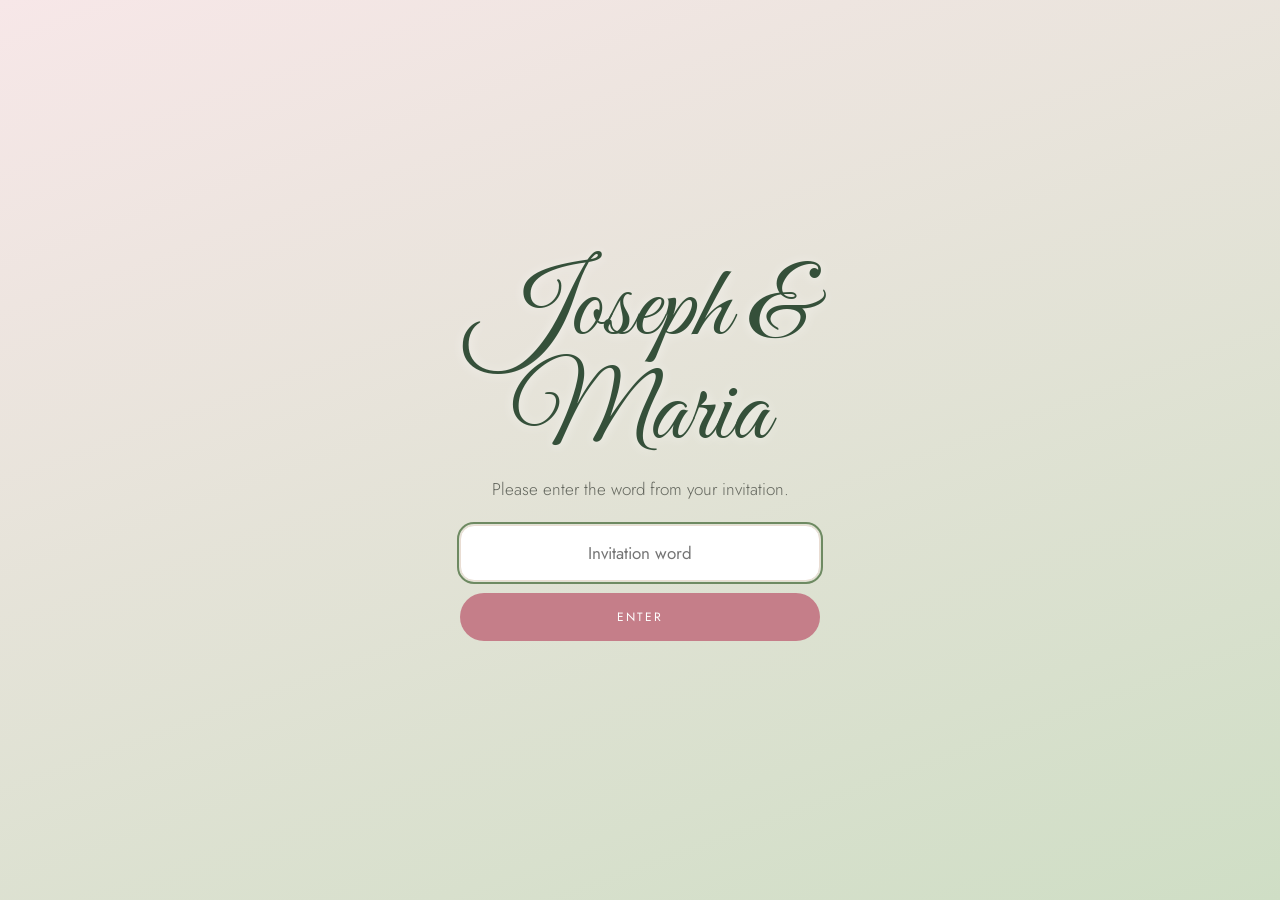
==== commit 78f882c9: "Add files via upload" ====
--- a/index.html
+++ b/index.html
@@ -7,7 +7,7 @@
 <title>Joseph &amp; Maria — May 1, 2027</title>
 <meta property="og:title" content="Joseph &amp; Maria — May 1, 2027">
 <meta property="og:description" content="We're getting married! Our story, the details, and RSVP.">
-<meta property="og:image" content="https://josephandmaria2027.com/images/hero-beach.jpg">
+<meta property="og:image" content="https://josephandmaria2027.com/images/hero-kiss.jpg">
 <script>document.documentElement.classList.add('gated')</script>
 <link rel="stylesheet" href="assets/styles.css">
 <script src="assets/config.js"></script>
@@ -113,6 +113,10 @@
 </div>
 
 <script src="assets/nav.js"></script>
+<script src="assets/spa.js"></script>
 <script src="assets/render.js"></script>
+<script src="assets/weather.js"></script>
+<script src="assets/rsvp.js"></script>
+<script src="assets/fun.js"></script>
 </body>
 </html>
